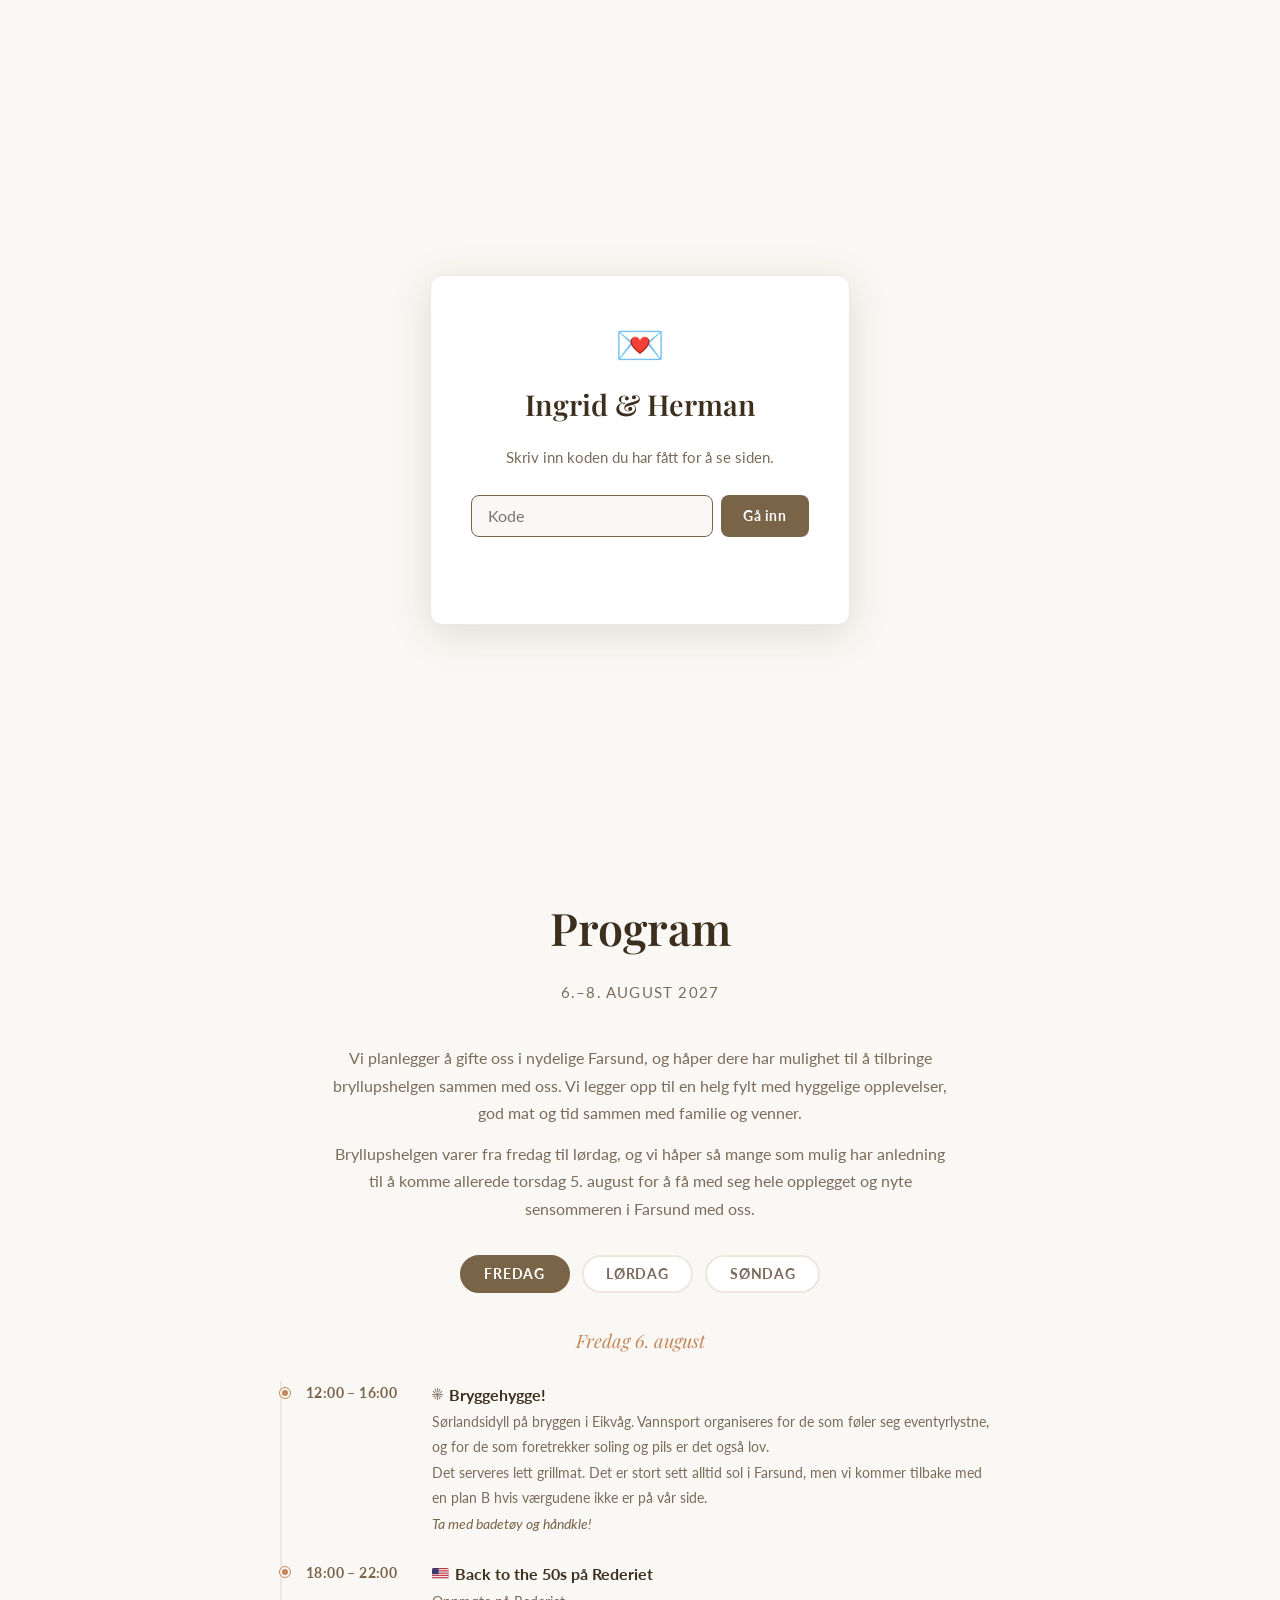
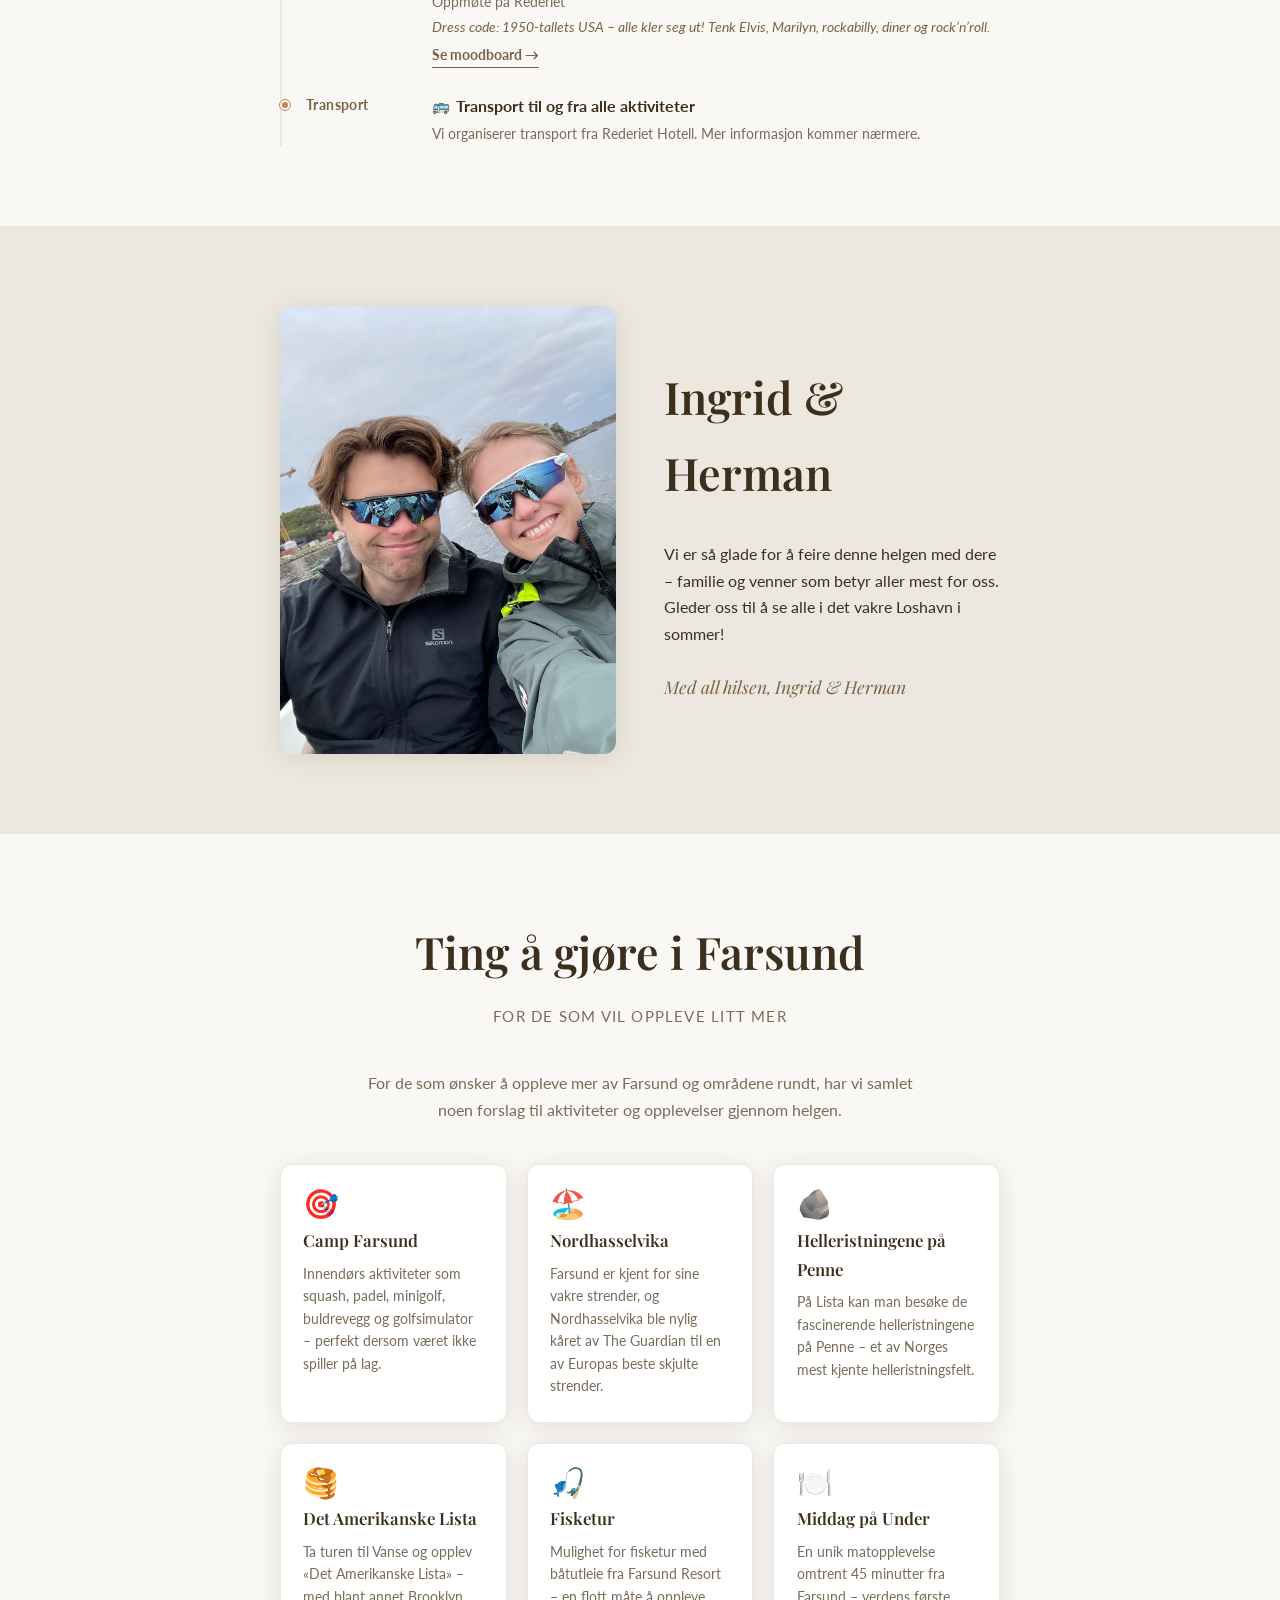
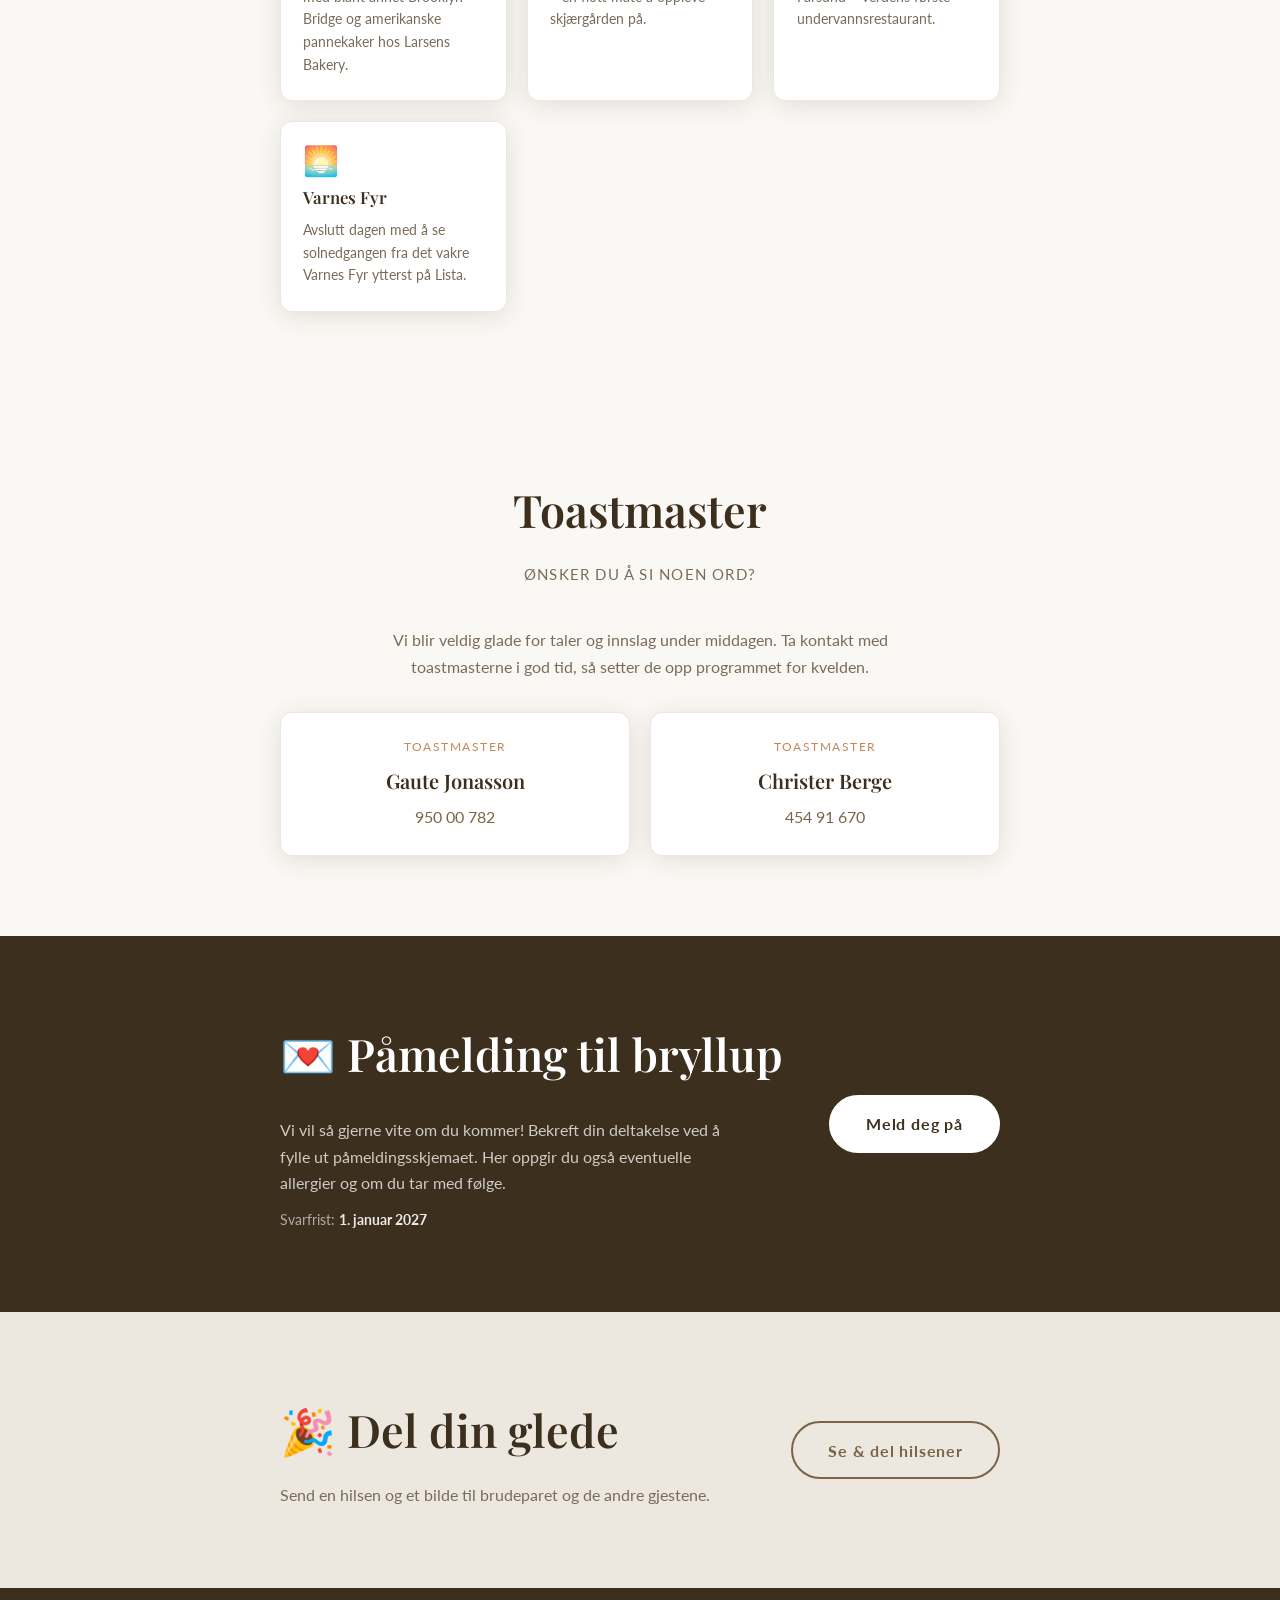
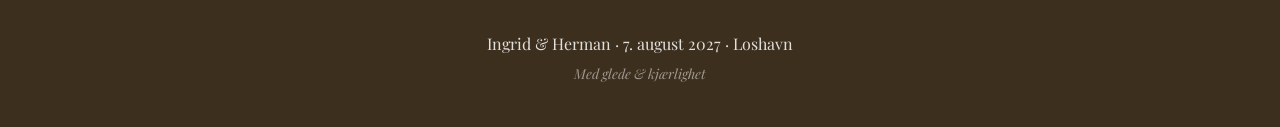
==== index.html @ 13909a23 "Full-bleed hero-bilde og moodboard-side Bytter forsidebildet til nytt hero-bilde (images/forside.png" ====
<!DOCTYPE html>
<html lang="no">
<head>
  <meta charset="UTF-8" />
  <meta name="viewport" content="width=device-width, initial-scale=1.0" />
  <meta name="description" content="Ingrid og Herman gifter seg 7. august 2027 i Loshavn. Se program, overnatting og meld deg på." />
  <meta name="theme-color" content="#3D2F1E" />
  <title>Ingrid &amp; Herman gifter seg</title>
  <link rel="preload" as="image" href="images/forside.png" />
  <link rel="preconnect" href="https://fonts.googleapis.com" />
  <link rel="preconnect" href="https://fonts.gstatic.com" crossorigin />
  <link href="https://fonts.googleapis.com/css2?family=Playfair+Display:ital,wght@0,400;0,600;1,400&family=Lato:wght@300;400;700&display=swap" rel="stylesheet" />
  <link rel="stylesheet" href="css/style.css" />
  <link rel="stylesheet" href="css/passord.css" />
</head>
<body>

  <!-- Passord-overlay -->
  <div class="passord-overlay" id="passordOverlay">
    <div class="passord-kort">
      <div class="passord-logo">💌</div>
      <h1 class="passord-tittel">Ingrid &amp; Herman</h1>
      <p class="passord-tekst">Skriv inn koden du har fått for å se siden.</p>
      <div class="passord-felt-wrap">
        <input
          class="passord-felt"
          id="passordFelt"
          type="password"
          placeholder="Kode"
          autocomplete="off"
          autofocus
        />
        <button class="passord-knapp" id="passordKnapp">Gå inn</button>
      </div>
      <p class="passord-feil" id="passordFeil">Feil kode. Prøv igjen.</p>
    </div>
  </div>

  <!-- ======= HERO =======
       Hero-bilde: images/forside.png
       Bytt filnavn her for å bruke et annet hero-bilde -->
  <section class="hero">
    <picture>
      <img
        class="hero__bg"
        src="images/forside.png"
        alt="Ingrid og Herman gifter seg – Loshavn 7. august 2027"
        fetchpriority="high"
        decoding="async"
      />
    </picture>
    <div class="hero__overlay"></div>
    <a href="#program" class="hero__scroll" aria-label="Scroll til program">
      <span class="hero__scroll-icon">↓</span>
    </a>
  </section>

  <!-- ======= PROGRAM ======= -->
  <section class="section program" id="program">
    <div class="container">
      <h2 class="section__title">Program</h2>
      <p class="section__subtitle">6.–8. august 2027</p>

      <p class="program__intro">
        Vi planlegger å gifte oss i nydelige Farsund, og håper dere har mulighet til å tilbringe
        bryllupshelgen sammen med oss. Vi legger opp til en helg fylt med hyggelige opplevelser,
        god mat og tid sammen med familie og venner.
      </p>
      <p class="program__intro">
        Bryllupshelgen varer fra fredag til lørdag, og vi håper så mange som mulig har anledning
        til å komme allerede torsdag 5. august for å få med seg hele opplegget og nyte sensommeren
        i Farsund med oss.
      </p>
      <p class="program__intro" data-kode="loshavn">
        Vi har holdt av hotellrom for de som ønsker å bo på Rederiet Hotell i Farsund sentrum.
        Rom kan bookes med koden som ligger lenger nede på siden.
      </p>
      <p class="program__intro" data-kode="resort">
        Vi har holdt av hotellrom for de som ønsker å bo på Farsund Resort.
        Rom kan bookes med koden som ligger lenger nede på siden.
      </p>

      <div class="tabs" role="tablist" aria-label="Programdager">
        <button class="tab tab--active" role="tab" aria-selected="true"  aria-controls="fredag" data-day="fredag">Fredag</button>
        <button class="tab"             role="tab" aria-selected="false" aria-controls="lordag" data-day="lordag">Lørdag</button>
        <button class="tab"             role="tab" aria-selected="false" aria-controls="sondag" data-day="sondag">Søndag</button>
      </div>

      <!-- Fredag 6. august -->
      <div class="day-panel day-panel--active" id="fredag" role="tabpanel" tabindex="0">
        <p class="day-panel__date">Fredag 6. august</p>
        <ul class="schedule">
          <li class="schedule__item">
            <span class="schedule__time">12:00 – 16:00</span>
            <div class="schedule__info">
              <strong><span class="schedule__icon">☀️</span>Bryggehygge!</strong>
              <span>Sørlandsidyll på bryggen i Eikvåg. Vannsport organiseres for de som føler seg eventyrlystne, og for de som foretrekker soling og pils er det også lov.</span>
              <span>Det serveres lett grillmat. Det er stort sett alltid sol i Farsund, men vi kommer tilbake med en plan B hvis værgudene ikke er på vår side.</span>
              <span class="schedule__note">Ta med badetøy og håndkle!</span>
            </div>
          </li>
          <li class="schedule__item">
            <span class="schedule__time">18:00 – 22:00</span>
            <div class="schedule__info">
              <strong><span class="schedule__icon schedule__icon--flag" aria-hidden="true"><svg viewBox="0 0 20 14" xmlns="http://www.w3.org/2000/svg"><rect width="20" height="14" fill="#B22234"/><g fill="#fff"><rect y="1.08" width="20" height="1.08"/><rect y="3.23" width="20" height="1.08"/><rect y="5.38" width="20" height="1.08"/><rect y="7.54" width="20" height="1.08"/><rect y="9.69" width="20" height="1.08"/><rect y="11.85" width="20" height="1.08"/></g><rect width="8" height="7.54" fill="#3C3B6E"/></svg></span>Back to the 50s på Rederiet</strong>
              <span>Oppmøte på Rederiet</span>
              <span class="schedule__note">Dress code: 1950-tallets USA – alle kler seg ut! Tenk Elvis, Marilyn, rockabilly, diner og rock’n’roll.</span>
              <a href="moodboard.html" class="schedule__link">Se moodboard →</a>
            </div>
          </li>
          <li class="schedule__item">
            <span class="schedule__time">Transport</span>
            <div class="schedule__info">
              <strong><span class="schedule__icon">🚌</span>Transport til og fra alle aktiviteter</strong>
              <span>Vi organiserer transport fra Rederiet Hotell. Mer informasjon kommer nærmere.</span>
            </div>
          </li>
        </ul>
      </div>

      <!-- Lørdag 7. august -->
      <div class="day-panel" id="lordag" role="tabpanel" tabindex="0">
        <p class="day-panel__date">Lørdag 7. august · Bryllupsdagen</p>
        <ul class="schedule">
          <li class="schedule__item">
            <span class="schedule__time">Kl. 13:00</span>
            <div class="schedule__info">
              <strong><span class="schedule__icon">🚌</span>Henting</strong>
              <span>Oppmøte utenfor Torvet i Farsund sentrum (ca. 3 min å spasere fra Rederiet Hotell) for avreise til Loshavn.</span>
            </div>
          </li>
          <li class="schedule__item">
            <span class="schedule__time">Kl. 14:00</span>
            <div class="schedule__info">
              <strong><span class="schedule__icon">💍</span>Vielse av Ingrid &amp; Herman</strong>
              <span>Loshavn bedehus · Etter vielsen går turen direkte videre til Eikvåg.</span>
            </div>
          </li>
          <li class="schedule__item">
            <span class="schedule__time">Kl. 15:30</span>
            <div class="schedule__info">
              <strong><span class="schedule__icon">🎉</span>Middag &amp; fest i Eikvåg</strong>
              <span>Middag, taler og feiring utover kvelden med musikk, dans og sommerstemning ved sjøen.</span>
              <span class="schedule__note">Dress code: Smoking / mørk dress</span>
              <span class="schedule__note">Toastmastere: Gaute Jonasson og Christer Berge – kontaktinfo lenger ned på siden.</span>
            </div>
          </li>
          <li class="schedule__item">
            <span class="schedule__time">23:00 – 02:00</span>
            <div class="schedule__info">
              <strong><span class="schedule__icon">🚌</span>Transport til Rederiet Hotell</strong>
              <span>Avgang fra Eikvåg hver time mellom kl. 23:00 og 02:00.</span>
            </div>
          </li>
        </ul>
      </div>

      <!-- Søndag 8. august -->
      <div class="day-panel" id="sondag" role="tabpanel" tabindex="0">
        <p class="day-panel__date">Søndag 8. august</p>
        <ul class="schedule">
          <li class="schedule__item">
            <span class="schedule__time">09:00 – 12:00</span>
            <div class="schedule__info">
              <strong><span class="schedule__icon">🥐</span>Brunchbuffet på Rederiet Hotell</strong>
              <span>Alle er velkomne – også de som ikke bor på hotellet.</span>
              <span class="schedule__note">Søndag blir en ny dag da.</span>
            </div>
          </li>
        </ul>
      </div>
    </div>
  </section>

  <!-- ======= PARBILDE / OM OSS =======
       Parbilde: images/IMG_2026.jpeg
       Bytt filnavn her dersom du laster opp et nytt bilde av paret -->
  <section class="section couple">
    <div class="container couple__inner">
      <div class="couple__img-wrap">
        <img
          src="images/IMG_3572.jpg"
          alt="Ingrid og Herman"
          class="couple__img"
          loading="lazy"
          decoding="async"
        />
      </div>
      <div class="couple__text">
        <h2 class="section__title section__title--left">Ingrid &amp; Herman</h2>
        <p>
          Vi er så glade for å feire denne helgen med dere – familie og venner
          som betyr aller mest for oss. Gleder oss til å se alle i det vakre
          Loshavn i sommer!
        </p>
        <p class="couple__sig">Med all hilsen, Ingrid &amp; Herman</p>
      </div>
    </div>
  </section>

  <!-- ======= HOTELL – REDERIET (kode: Loshavn2027) ======= -->
  <section class="section hotel" id="hotell" data-kode="loshavn">
    <div class="container">
      <h2 class="section__title">Overnatting</h2>
      <div class="hotel__logo-wrap">
        <img src="images/Logo_rederiet_cropped.png" alt="Rederiet Hotell" class="hotel__logo" loading="lazy" decoding="async" />
      </div>
      <div class="hotel__card hotel__card--rederiet">
        <div class="hotel__text">
          <p>
            Rederiet Hotell er avholdt for booking av hotellrom til bryllupshelgen.
            Hotellet ligger i hjertet av Farsund sentrum, med enkel tilgang til alle aktiviteter.
          </p>
          <p class="hotel__booking-code">
            Bruk kode <strong>XXX</strong> for å booke rom til avtalt gruppepris.
          </p>
        </div>
      </div>
    </div>
  </section>

  <!-- ======= HOTELL – FARSUND RESORT (kode: Resort 2027 / Resort2027) ======= -->
  <section class="section hotel" id="hotell-resort" data-kode="resort">
    <div class="container">
      <h2 class="section__title">Overnatting</h2>
      <div class="hotel__logo-wrap">
        <img src="images/Logo_resort_cropped.png" alt="Farsund Resort" class="hotel__logo hotel__logo--resort" loading="lazy" decoding="async" />
      </div>
      <div class="hotel__card">
        <div class="hotel__text">
          <p>
            <strong>Farsund Resort</strong> er avholdt for booking av hotellrom til bryllupshelgen.
            Her bor dere rett ved sjøen, med kort vei til aktivitetene gjennom helgen.
          </p>
          <p>
            Bruk kode <strong>XXX</strong> for å booke rom til avtalt gruppepris.
          </p>
        </div>
      </div>
    </div>
  </section>

  <!-- ======= TING Å GJØRE ======= -->
  <section class="section aktiviteter" id="aktiviteter">
    <div class="container">
      <h2 class="section__title">Ting å gjøre i Farsund</h2>
      <p class="section__subtitle">For de som vil oppleve litt mer</p>
      <p class="aktiviteter__intro">
        For de som ønsker å oppleve mer av Farsund og områdene rundt, har vi samlet noen forslag
        til aktiviteter og opplevelser gjennom helgen.
      </p>
      <div class="aktiviteter__grid">

        <div class="aktivitet-kort">
          <div class="aktivitet-kort__ikon">🎯</div>
          <h3>Camp Farsund</h3>
          <p>Innendørs aktiviteter som squash, padel, minigolf, buldrevegg og golfsimulator – perfekt dersom været ikke spiller på lag.</p>
        </div>

        <div class="aktivitet-kort">
          <div class="aktivitet-kort__ikon">🏖️</div>
          <h3>Nordhasselvika</h3>
          <p>Farsund er kjent for sine vakre strender, og Nordhasselvika ble nylig kåret av The Guardian til en av Europas beste skjulte strender.</p>
        </div>

        <div class="aktivitet-kort">
          <div class="aktivitet-kort__ikon">🪨</div>
          <h3>Helleristningene på Penne</h3>
          <p>På Lista kan man besøke de fascinerende helleristningene på Penne – et av Norges mest kjente helleristningsfelt.</p>
        </div>

        <div class="aktivitet-kort">
          <div class="aktivitet-kort__ikon">🥞</div>
          <h3>Det Amerikanske Lista</h3>
          <p>Ta turen til Vanse og opplev «Det Amerikanske Lista» – med blant annet Brooklyn Bridge og amerikanske pannekaker hos Larsens Bakery.</p>
        </div>

        <div class="aktivitet-kort">
          <div class="aktivitet-kort__ikon">🎣</div>
          <h3>Fisketur</h3>
          <p>Mulighet for fisketur med båtutleie fra Farsund Resort – en flott måte å oppleve skjærgården på.</p>
        </div>

        <div class="aktivitet-kort">
          <div class="aktivitet-kort__ikon">🍽️</div>
          <h3>Middag på Under</h3>
          <p>En unik matopplevelse omtrent 45 minutter fra Farsund – verdens første undervannsrestaurant.</p>
        </div>

        <div class="aktivitet-kort">
          <div class="aktivitet-kort__ikon">🌅</div>
          <h3>Varnes Fyr</h3>
          <p>Avslutt dagen med å se solnedgangen fra det vakre Varnes Fyr ytterst på Lista.</p>
        </div>

      </div>
    </div>
  </section>

  <!-- ======= TOASTMASTER ======= -->
  <section class="section toastmaster" id="toastmaster">
    <div class="container">
      <h2 class="section__title">Toastmaster</h2>
      <p class="section__subtitle">Ønsker du å si noen ord?</p>
      <p class="toastmaster__intro">
        Vi blir veldig glade for taler og innslag under middagen. Ta kontakt med toastmasterne
        i god tid, så setter de opp programmet for kvelden.
      </p>
      <div class="toastmaster__grid">
        <div class="toastmaster__kort">
          <span class="toastmaster__rolle">Toastmaster</span>
          <h3>Gaute Jonasson</h3>
          <a href="tel:+4795000782" class="toastmaster__tlf">950 00 782</a>
        </div>
        <div class="toastmaster__kort">
          <span class="toastmaster__rolle">Toastmaster</span>
          <h3>Christer Berge</h3>
          <a href="tel:+4745491670" class="toastmaster__tlf">454 91 670</a>
        </div>
      </div>
    </div>
  </section>

  <!-- ======= PÅMELDING ======= -->
  <section class="section rsvp-teaser" id="paamelding">
    <div class="container rsvp-teaser__inner">
      <div class="rsvp-teaser__text">
        <h2 class="section__title section__title--left">💌 Påmelding til bryllup</h2>
        <p>
          Vi vil så gjerne vite om du kommer! Bekreft din deltakelse ved å fylle ut
          påmeldingsskjemaet. Her oppgir du også eventuelle allergier og om du tar med følge.
        </p>
        <p class="rsvp-teaser__deadline">Svarfrist: <strong>1. januar 2027</strong></p>
      </div>
      <a href="paamelding.html" class="btn-rsvp">Meld deg på</a>
    </div>
  </section>

  <!-- ======= GLEDER OSS-TEASER =======
       Felles seksjon for alle koder. Innholdet ligger i js/gleder-oss.js
       og monteres her – endre teksten der, så oppdateres den overalt. -->
  <div id="glederOssMount"></div>

  <!-- ======= FOOTER ======= -->
  <footer class="footer">
    <p>Ingrid &amp; Herman · 7. august 2027 · Loshavn</p>
    <p class="footer__small">Med glede &amp; kjærlighet</p>
  </footer>

  <script src="js/main.js"></script>
  <script src="js/gleder-oss.js"></script>
  <script src="js/passord.js"></script>
</body>
</html>
---- css/style.css ----
/* ===========================
   VARIABLER & RESET
   =========================== */
:root {
  --cream:      #FAF8F4;
  --beige:      #EDE8DF;
  --brown:      #7A6448;
  --brown-dark: #3D2F1E;
  --terra:      #C4875A;
  --text:       #3D2F1E;
  --text-light: #7A6B5A;
  --white:      #FFFFFF;
  --radius:     12px;
  --shadow:     0 4px 24px rgba(61,47,30,.12);
  --transition: .25s ease;

  --font-serif: 'Playfair Display', Georgia, serif;
  --font-sans:  'Lato', system-ui, sans-serif;
}

*, *::before, *::after { box-sizing: border-box; margin: 0; padding: 0; }

html { scroll-behavior: smooth; }

body {
  font-family: var(--font-sans);
  background: var(--cream);
  color: var(--text);
  line-height: 1.7;
  font-size: 16px;
}

img { display: block; max-width: 100%; height: auto; }

/* Kodestyrt innhold: skjult til js/passord.js fjerner data-kode på
   elementene som hører til varianten gjesten har låst opp. */
[data-kode] { display: none; }

/* ===========================
   FELLES SEKSJONER
   =========================== */
.container {
  width: min(720px, 92%);
  margin-inline: auto;
}

.section { padding: 80px 0; }

.section__title {
  font-family: var(--font-serif);
  font-size: clamp(1.8rem, 5vw, 2.8rem);
  font-weight: 600;
  color: var(--brown-dark);
  text-align: center;
  margin-bottom: .3em;
}

.section__title--left { text-align: left; }

.section__subtitle {
  text-align: center;
  color: var(--text-light);
  font-size: .95rem;
  letter-spacing: .08em;
  text-transform: uppercase;
  margin-bottom: 2.5rem;
}

/* ===========================
   HERO
   =========================== */
.hero {
  position: relative;
  width: 100vw;
  max-width: none;
  margin-left: calc(50% - 50vw);
  margin-right: calc(50% - 50vw);
  padding-left: 0;
  padding-right: 0;
  overflow: hidden;
  background: #FCFAF6;
}

.hero__bg {
  display: block;
  width: 100%;
  height: 90vh;
  object-fit: cover;
  object-position: center;
}

@media (max-width: 640px) {
  .hero__bg {
    height: 75vw;
  }
}



.hero__overlay {
  position: absolute;
  inset: 0;
  background: linear-gradient(
    to bottom,
    rgba(252,250,246,0)   65%,
    rgba(252,250,246,.6) 100%
  );
  pointer-events: none;
}

/* Scroll-pil */
.hero__scroll {
  position: absolute;
  bottom: 1.5rem;
  left: 50%;
  translate: -50% 0;
  z-index: 2;
  color: var(--brown-dark);
  text-decoration: none;
  opacity: .55;
  animation: bounce 2s infinite;
}

.hero__scroll-icon {
  font-size: 1.6rem;
  display: block;
}

@keyframes bounce {
  0%, 100% { transform: translateY(0); }
  50%       { transform: translateY(6px); }
}

/* ===========================
   PROGRAM / TABS
   =========================== */
.intro-seksjon {
  background: var(--beige);
  padding: 56px 0;
}

.program { background: var(--cream); }

.program__intro {
  max-width: 620px;
  margin: 0 auto .9rem;
  text-align: center;
  color: var(--text-light);
  font-size: .97rem;
  line-height: 1.75;
}

.program__intro + .tabs { margin-top: 2rem; }

.tabs {
  display: flex;
  justify-content: center;
  gap: .75rem;
  flex-wrap: wrap;
  margin-bottom: 2rem;
}

.tab {
  font-family: var(--font-sans);
  font-size: .9rem;
  font-weight: 700;
  letter-spacing: .06em;
  text-transform: uppercase;
  padding: .55rem 1.4rem;
  border: 2px solid var(--beige);
  border-radius: 50px;
  background: var(--white);
  color: var(--text-light);
  cursor: pointer;
  transition: all var(--transition);
}

.tab:hover {
  border-color: var(--brown);
  color: var(--brown);
}

.tab--active {
  background: var(--brown);
  border-color: var(--brown);
  color: var(--white);
}

/* Dag-paneler */
.day-panel { display: none; }
.day-panel--active { display: block; }

.day-panel__date {
  font-family: var(--font-serif);
  font-style: italic;
  font-size: 1.15rem;
  color: var(--terra);
  margin-bottom: 1.5rem;
  text-align: center;
}

.day-panel__intro {
  color: var(--text);
  font-size: .97rem;
  line-height: 1.75;
  max-width: 560px;
  margin: 0 auto 1rem;
  text-align: center;
}

/* Tidslinje */
.schedule {
  list-style: none;
  border-left: 2px solid var(--beige);
  padding-left: 1.5rem;
  display: flex;
  flex-direction: column;
  gap: 1.5rem;
}

.schedule__item {
  display: flex;
  gap: 1rem;
  align-items: flex-start;
  position: relative;
}

.schedule__item::before {
  content: '';
  position: absolute;
  left: -1.6rem;
  top: .45rem;
  width: 10px;
  height: 10px;
  border-radius: 50%;
  background: var(--terra);
  border: 2px solid var(--cream);
  outline: 1px solid var(--terra);
}

.schedule__time {
  min-width: 110px;
  font-size: .85rem;
  font-weight: 700;
  color: var(--brown);
  letter-spacing: .03em;
  padding-top: .1rem;
  flex-shrink: 0;
}

.schedule__info {
  display: flex;
  flex-direction: column;
  gap: .15rem;
}

.schedule__info strong {
  font-size: 1rem;
  font-weight: 700;
  color: var(--brown-dark);
  display: flex;
  align-items: center;
  gap: .4rem;
}

.schedule__icon {
  font-size: 1rem;
  line-height: 1;
  flex-shrink: 0;
}

.schedule__icon--flag svg {
  display: block;
  width: 1.15em;
  height: auto;
  border-radius: 2px;
}

.schedule__info span {
  font-size: .9rem;
  color: var(--text-light);
}

.schedule__note {
  font-size: .85rem !important;
  font-style: italic;
  color: var(--brown) !important;
}

.schedule__link {
  display: inline-block;
  width: fit-content;
  margin-top: .15rem;
  font-size: .85rem;
  font-weight: 700;
  color: var(--brown);
  text-decoration: none;
  border-bottom: 1px solid var(--brown);
  transition: opacity var(--transition);
}

.schedule__link:hover { opacity: .65; }

/* ===========================
   PARET
   =========================== */
.couple { background: var(--beige); }

.couple__inner {
  display: grid;
  grid-template-columns: 1fr 1fr;
  gap: 3rem;
  align-items: center;
}

.couple__img-wrap {
  border-radius: var(--radius);
  overflow: hidden;
  box-shadow: var(--shadow);
  aspect-ratio: 3/4;
}

.couple__img {
  width: 100%;
  height: 100%;
  object-fit: cover;
  object-position: center top;
}

.couple__text {
  display: flex;
  flex-direction: column;
  gap: 1rem;
}

.couple__text p { color: var(--text); font-size: .98rem; }

.couple__sig {
  font-family: var(--font-serif);
  font-style: italic;
  font-size: 1.1rem !important;
  color: var(--brown) !important;
  margin-top: .5rem;
}

/* ===========================
   HOTELL
   =========================== */
.hotel { background: var(--cream); padding: 36px 0; }
.hotel .section__title { margin-bottom: 64px; }

.hotel__card {
  background: var(--white);
  border: 1px solid var(--beige);
  border-radius: var(--radius);
  padding: 1.25rem 2rem;
  box-shadow: var(--shadow);
}

.hotel__text { display: flex; flex-direction: column; gap: .75rem; }
.hotel__text p { font-size: .97rem; color: var(--text); }
.hotel__text strong { color: var(--brown-dark); }

.hotel__code-wrap {
  display: flex;
  flex-direction: column;
  align-items: center;
  gap: .5rem;
  text-align: center;
  min-width: 160px;
}

.hotel__code-label {
  font-size: .78rem;
  font-weight: 700;
  letter-spacing: .08em;
  text-transform: uppercase;
  color: var(--text-light);
}

.hotel__code {
  font-family: var(--font-serif);
  font-size: 1.6rem;
  font-weight: 600;
  letter-spacing: .12em;
  color: var(--brown-dark);
  background: var(--beige);
  padding: .5rem 1.2rem;
  border-radius: 8px;
  user-select: all;
}

.hotel__copy-btn {
  font-family: var(--font-sans);
  font-size: .8rem;
  font-weight: 700;
  letter-spacing: .05em;
  text-transform: uppercase;
  padding: .4rem 1rem;
  border: 2px solid var(--brown);
  border-radius: 50px;
  background: transparent;
  color: var(--brown);
  cursor: pointer;
  transition: all var(--transition);
}

.hotel__copy-btn:hover {
  background: var(--brown);
  color: var(--white);
}

.hotel__copy-confirm {
  font-size: .8rem;
  color: var(--terra);
  font-weight: 700;
  opacity: 0;
  transition: opacity .3s;
  height: 1em;
}

.hotel__copy-confirm.visible { opacity: 1; }

.hotel__logo-wrap {
  display: flex;
  justify-content: center;
  margin-top: 0;
  margin-bottom: 27px;
}

/* Logofilene brukes beskåret (images/*_cropped.png) slik at bildekanten
   følger den synlige logoen tett – ingen transparent luft å kompensere for. */
.hotel__logo {
  width: 365px;
  max-width: 90%;
  height: auto;
  opacity: .75;
  transition: opacity var(--transition);
}

.hotel__logo:hover { opacity: 1; }

.hotel__logo--resort {
  width: 210px;
  max-width: 90%;
  height: auto;
  opacity: 1;
}

/* Rederiet: logo rett over tekstboksen, som én samlet presentasjon.
   Skjermet bak #hotell / .hotel__card--rederiet slik at
   Farsund Resort-seksjonen (samme baseklasser) ikke berøres. */
#hotell .section__title { margin-bottom: 40px; }
#hotell { padding-bottom: 16px; }

#hotell .hotel__logo-wrap { margin-top: 0; margin-bottom: 44px; }
#hotell .hotel__logo { width: 320px; }

.hotel__card--rederiet {
  max-width: 760px;
  margin-inline: auto;
  padding: 2rem 2.75rem;
  text-align: left;
}

.hotel__card--rederiet .hotel__text p { line-height: 1.7; }

.hotel__booking-code {
  padding-top: 14px;
  border-top: 1px solid var(--beige);
}

/* Farsund Resort: mindre logo, jevnere avstand Overnatting → logo → boks. */
#hotell-resort .section__title { margin-bottom: 40px; }
#hotell-resort .hotel__logo-wrap { margin-bottom: 34px; }
#hotell-resort .hotel__logo--resort { width: 175px; }

/* ===========================
   TOASTMASTER
   =========================== */
.toastmaster { background: var(--cream); }

.toastmaster__intro {
  text-align: center;
  color: var(--text-light);
  font-size: .97rem;
  max-width: 560px;
  margin: 0 auto 2rem;
}

.toastmaster__grid {
  display: grid;
  grid-template-columns: repeat(2, 1fr);
  gap: 1.25rem;
}

.toastmaster__kort {
  background: var(--white);
  border: 1px solid var(--beige);
  border-radius: var(--radius);
  box-shadow: var(--shadow);
  padding: 1.5rem;
  text-align: center;
}

.toastmaster__rolle {
  display: block;
  font-size: .75rem;
  letter-spacing: .12em;
  text-transform: uppercase;
  color: var(--terra);
  margin-bottom: .4rem;
}

.toastmaster__kort h3 {
  font-family: var(--font-serif);
  font-size: 1.25rem;
  font-weight: 600;
  color: var(--brown-dark);
  margin-bottom: .35rem;
}

.toastmaster__tlf {
  font-size: 1rem;
  color: var(--brown);
  text-decoration: none;
  border-bottom: 1px solid transparent;
  transition: border-color var(--transition);
}

.toastmaster__tlf:hover { border-bottom-color: var(--brown); }

@media (max-width: 640px) {
  .toastmaster__grid { grid-template-columns: 1fr; }
}

/* ===========================
   ØNSKELISTE
   =========================== */
.wishes { background: var(--beige); }

.wishes__intro {
  text-align: center;
  max-width: 520px;
  margin: 0 auto 2.5rem;
  color: var(--text-light);
  font-size: .97rem;
}

.wishes__grid {
  display: grid;
  grid-template-columns: minmax(0, 480px);
  justify-content: center;
  gap: 1.5rem;
}

.wish-card {
  background: var(--white);
  border-radius: var(--radius);
  padding: 2rem 1.75rem;
  box-shadow: var(--shadow);
  display: flex;
  flex-direction: column;
  gap: .75rem;
}

.wish-card__icon {
  font-size: 2rem;
  line-height: 1;
}

.wish-card h3 {
  font-family: var(--font-serif);
  font-size: 1.2rem;
  font-weight: 600;
  color: var(--brown-dark);
}

.wish-card p {
  font-size: .92rem;
  color: var(--text-light);
  line-height: 1.6;
}

.wish-card__account {
  display: flex;
  flex-direction: column;
  gap: .2rem;
  background: var(--beige);
  border-radius: 8px;
  padding: .75rem 1rem;
  margin-top: .25rem;
}

.wish-card__account-label {
  font-size: .75rem;
  font-weight: 700;
  letter-spacing: .07em;
  text-transform: uppercase;
  color: var(--text-light);
}

.wish-card__account-number {
  font-family: var(--font-serif);
  font-size: 1.25rem;
  font-weight: 600;
  letter-spacing: .06em;
  color: var(--brown-dark);
  user-select: all;
}

.wish-card__note {
  font-size: .82rem !important;
  color: var(--brown) !important;
}

.wish-card__list {
  list-style: none;
  display: flex;
  flex-direction: column;
  gap: .3rem;
  padding-left: .25rem;
}

.wish-card__list li {
  font-size: .88rem;
  color: var(--text-light);
  padding-left: 1em;
  position: relative;
}

.wish-card__list li::before {
  content: '–';
  position: absolute;
  left: 0;
  color: var(--terra);
}

/* ===========================
   STEDET
   =========================== */
.place { padding: 0; }

.place__img-wrap {
  position: relative;
  max-height: 480px;
  overflow: hidden;
}

.place__img {
  width: 100%;
  height: 480px;
  object-fit: cover;
  object-position: center;
}

.place__overlay {
  position: absolute;
  inset: 0;
  background: linear-gradient(to top, rgba(61,47,30,.72) 0%, transparent 60%);
  display: flex;
  flex-direction: column;
  justify-content: flex-end;
  align-items: center;
  text-align: center;
  padding: 2.5rem 1.5rem;
  color: var(--white);
}

.place__overlay h2 {
  font-family: var(--font-serif);
  font-size: clamp(2rem, 6vw, 3.2rem);
  font-weight: 600;
  margin-bottom: .5rem;
}

.place__overlay p {
  font-size: .95rem;
  opacity: .88;
  max-width: 480px;
  line-height: 1.6;
}

/* ===========================
   TING Å GJØRE
   =========================== */
.aktiviteter { background: var(--cream); }

.aktiviteter__intro {
  text-align: center;
  max-width: 580px;
  margin: 0 auto 2.5rem;
  color: var(--text-light);
  font-size: .97rem;
  line-height: 1.75;
}

.aktiviteter__grid {
  display: grid;
  grid-template-columns: repeat(3, 1fr);
  gap: 1.25rem;
}

.aktivitet-kort {
  background: var(--white);
  border: 1px solid var(--beige);
  border-radius: var(--radius);
  padding: 1.5rem 1.4rem;
  display: flex;
  flex-direction: column;
  gap: .5rem;
  box-shadow: var(--shadow);
  transition: transform var(--transition), box-shadow var(--transition);
}

.aktivitet-kort:hover {
  transform: translateY(-3px);
  box-shadow: 0 8px 32px rgba(61,47,30,.15);
}

.aktivitet-kort__ikon {
  font-size: 1.8rem;
  line-height: 1;
}

.aktivitet-kort h3 {
  font-family: var(--font-serif);
  font-size: 1.05rem;
  font-weight: 600;
  color: var(--brown-dark);
}

.aktivitet-kort p {
  font-size: .88rem;
  color: var(--text-light);
  line-height: 1.6;
}

@media (max-width: 768px) {
  .aktiviteter__grid { grid-template-columns: repeat(2, 1fr); }
}

@media (max-width: 480px) {
  .aktiviteter__grid { grid-template-columns: 1fr; }
}

/* ===========================
   PÅMELDING (teaser-seksjon)
   =========================== */
.rsvp-teaser { background: var(--brown-dark); }

.rsvp-teaser__inner {
  display: flex;
  align-items: center;
  justify-content: space-between;
  gap: 2rem;
}

.rsvp-teaser__text {
  display: flex;
  flex-direction: column;
  gap: .75rem;
}

.rsvp-teaser__text .section__title {
  color: var(--white);
}

.rsvp-teaser__text p {
  color: rgba(255,255,255,.75);
  font-size: .97rem;
  max-width: 460px;
  line-height: 1.7;
}

.rsvp-teaser__deadline {
  color: rgba(255,255,255,.6) !important;
  font-size: .88rem !important;
}

.rsvp-teaser__deadline strong {
  color: rgba(255,255,255,.9);
}

.btn-rsvp {
  display: inline-block;
  flex-shrink: 0;
  font-family: var(--font-sans);
  font-size: 1rem;
  font-weight: 700;
  letter-spacing: .05em;
  padding: .85rem 2.2rem;
  border-radius: 50px;
  border: 2px solid var(--white);
  color: var(--brown-dark);
  background: var(--white);
  text-decoration: none;
  transition: all var(--transition);
  white-space: nowrap;
}

.btn-rsvp:hover {
  background: transparent;
  color: var(--white);
}

@media (max-width: 640px) {
  .rsvp-teaser__inner {
    flex-direction: column;
    align-items: flex-start;
  }
  .btn-rsvp { width: 100%; text-align: center; }
}

/* ===========================
   FOOTER
   =========================== */
.footer {
  background: var(--brown-dark);
  color: rgba(255,255,255,.85);
  text-align: center;
  padding: 2.5rem 1rem;
  font-family: var(--font-serif);
  font-size: 1rem;
  line-height: 2;
}

.footer__small {
  font-style: italic;
  font-size: .85rem;
  opacity: .6;
}

/* ===========================
   RESPONSIV – MOBIL
   =========================== */
@media (max-width: 640px) {
  .section { padding: 48px 0; }

  .tabs { gap: .5rem; }
  .tab  { font-size: .8rem; padding: .45rem 1rem; }

  .schedule__item { flex-direction: column; gap: .2rem; }
  .schedule__time { min-width: unset; }

  /* Paret: én kolonne */
  .couple__inner {
    grid-template-columns: 1fr;
    gap: 2rem;
  }
  .couple__img-wrap { aspect-ratio: 4/3; }
  .section__title--left { text-align: center; }
  .couple__text { align-items: center; text-align: center; }
  .couple__sig  { text-align: center; }

  /* Hotell: stables */
  .hotel .section__title { margin-bottom: 41px; }

  .hotel__logo-wrap { margin-bottom: 18px; }
  .hotel__logo { width: 285px; }
  .hotel__logo--resort { width: 175px; }

  .hotel__card {
    grid-template-columns: 1fr;
    padding: 1.5rem;
    text-align: center;
  }
  .hotel__code-wrap { width: 100%; }

  #hotell .hotel__logo-wrap { margin-bottom: 30px; }
  #hotell .hotel__logo { width: 250px; }

  .hotel__card--rederiet {
    padding: 20px;
    text-align: left;
  }

  #hotell-resort .section__title { margin-bottom: 28px; }
  #hotell-resort .hotel__logo-wrap { margin-bottom: 24px; }
  #hotell-resort .hotel__logo--resort { width: 145px; }

  /* Ønskeliste: én kolonne */
  .wishes__grid { grid-template-columns: 1fr; }
}

/* ===========================
   GLEDER SEG – TEASER (index.html)
   =========================== */
.gs-link-teaser { background: var(--beige); }

.gs-link-teaser__inner {
  display: flex;
  align-items: center;
  justify-content: space-between;
  gap: 2rem;
}

.gs-link-teaser p {
  color: var(--text-light);
  font-size: .97rem;
  max-width: 460px;
  line-height: 1.7;
  margin-top: .5rem;
}

.btn-gs {
  display: inline-block;
  flex-shrink: 0;
  font-family: var(--font-sans);
  font-size: 1rem;
  font-weight: 700;
  letter-spacing: .05em;
  padding: .85rem 2.2rem;
  border-radius: 50px;
  border: 2px solid var(--brown);
  color: var(--brown);
  background: transparent;
  text-decoration: none;
  transition: all var(--transition);
  white-space: nowrap;
}

.btn-gs:hover {
  background: var(--brown);
  color: var(--white);
}

/* ===========================
   GLEDER SEG – SIDE (glederseg.html)
   =========================== */
.gs-hero {
  background: var(--beige);
  text-align: center;
  padding: 5rem 1rem 3.5rem;
}

.gs-hero__title {
  font-family: var(--font-serif);
  font-size: clamp(2.2rem, 6vw, 3.5rem);
  font-weight: 600;
  color: var(--brown-dark);
  margin-bottom: .5rem;
}

.gs-hero__sub {
  color: var(--text-light);
  font-size: 1rem;
  max-width: 420px;
  margin: 0 auto .75rem;
  line-height: 1.65;
}

.gs-hero__back {
  display: inline-block;
  margin-top: .25rem;
  font-size: .88rem;
  color: var(--brown);
  text-decoration: none;
  opacity: .75;
  transition: opacity var(--transition);
}

.gs-hero__back:hover { opacity: 1; }

.gs-form-section { background: var(--cream); }

.gs-form {
  background: var(--white);
  border: 1px solid var(--beige);
  border-radius: var(--radius);
  padding: 2.5rem;
  box-shadow: var(--shadow);
  display: flex;
  flex-direction: column;
  gap: 1.25rem;
  max-width: 540px;
  margin: 2rem auto 0;
}

.gs-form__label {
  font-size: .8rem;
  font-weight: 700;
  letter-spacing: .07em;
  text-transform: uppercase;
  color: var(--text-light);
  display: block;
  margin-bottom: .35rem;
}

.gs-form__input,
.gs-form__textarea {
  width: 100%;
  font-family: var(--font-sans);
  font-size: .97rem;
  padding: .7rem 1rem;
  border: 1.5px solid var(--beige);
  border-radius: 8px;
  background: var(--cream);
  color: var(--text);
  outline: none;
  transition: border-color var(--transition);
}

.gs-form__input:focus,
.gs-form__textarea:focus { border-color: var(--brown); }

.gs-form__textarea {
  resize: vertical;
  min-height: 90px;
  line-height: 1.6;
}

.gs-form__file {
  font-size: .9rem;
  color: var(--text-light);
  cursor: pointer;
}

.gs-preview-wrap { margin-top: .75rem; }

.gs-preview-img {
  max-height: 200px;
  border-radius: var(--radius);
  object-fit: cover;
}

.gs-form__status {
  font-size: .9rem;
  color: var(--terra);
  min-height: 1.2em;
}

.gs-form__submit {
  font-family: var(--font-sans);
  font-size: 1rem;
  font-weight: 700;
  letter-spacing: .05em;
  padding: .8rem 2rem;
  border: none;
  border-radius: 50px;
  background: var(--brown);
  color: var(--white);
  cursor: pointer;
  transition: background var(--transition);
  align-self: flex-start;
}

.gs-form__submit:hover    { background: var(--brown-dark); }
.gs-form__submit:disabled { opacity: .6; cursor: not-allowed; }

.gs-feed-section { background: var(--beige); }

.gs-feed-container { width: min(960px, 92%); }

.gs-grid {
  display: grid;
  grid-template-columns: repeat(3, 1fr);
  gap: 1.25rem;
  margin-top: 2rem;
}

.gs-card {
  background: var(--white);
  border-radius: var(--radius);
  box-shadow: var(--shadow);
  overflow: hidden;
  display: flex;
  flex-direction: column;
  position: relative;
  transition: transform var(--transition), box-shadow var(--transition);
}

.gs-card:hover {
  transform: translateY(-2px);
  box-shadow: 0 8px 32px rgba(61,47,30,.16);
}

.gs-card__img-wrap {
  aspect-ratio: 4 / 3;
  overflow: hidden;
}

.gs-card__img {
  width: 100%;
  height: 100%;
  object-fit: cover;
  transition: transform var(--transition);
}

.gs-card:hover .gs-card__img { transform: scale(1.04); }

.gs-card__body {
  padding: 1.1rem 1.2rem 2.75rem;
  flex: 1;
}

.gs-card__navn {
  font-family: var(--font-serif);
  font-size: 1rem;
  font-weight: 600;
  color: var(--brown-dark);
  margin-bottom: .3rem;
}

.gs-card__hilsen {
  font-size: .88rem;
  color: var(--text-light);
  line-height: 1.6;
  font-style: italic;
}

.gs-card__slett {
  position: absolute;
  bottom: .65rem;
  right: .75rem;
  background: none;
  border: none;
  cursor: pointer;
  font-size: 1rem;
  opacity: .3;
  transition: opacity var(--transition);
  padding: .2rem;
  line-height: 1;
}

.gs-card__slett:hover { opacity: .75; }

.gs-card__slett-bekreft {
  position: absolute;
  bottom: .6rem;
  right: .75rem;
  display: flex;
  align-items: center;
  gap: .35rem;
}

.gs-card__slett-tekst {
  font-size: .78rem;
  color: var(--text-light);
}

.gs-card__slett-ja,
.gs-card__slett-nei {
  font-family: var(--font-sans);
  font-size: .75rem;
  font-weight: 700;
  padding: .2rem .55rem;
  border-radius: 4px;
  cursor: pointer;
  transition: all var(--transition);
}

.gs-card__slett-ja {
  background: #c0392b;
  border: 1px solid #c0392b;
  color: #fff;
}

.gs-card__slett-ja:hover { background: #a93226; border-color: #a93226; }

.gs-card__slett-nei {
  background: transparent;
  border: 1px solid var(--beige);
  color: var(--text-light);
}

.gs-card__slett-nei:hover { border-color: var(--brown); color: var(--brown); }

.gs-empty {
  text-align: center;
  color: var(--text-light);
  font-style: italic;
  grid-column: 1 / -1;
  padding: 3rem 0;
}

@media (max-width: 768px) {
  .gs-grid { grid-template-columns: repeat(2, 1fr); }
}

@media (max-width: 640px) {
  .gs-link-teaser__inner {
    flex-direction: column;
    align-items: flex-start;
  }
  .btn-gs { width: 100%; text-align: center; }

  .gs-hero { padding: 3.5rem 1rem 2.5rem; }
  .gs-form { padding: 1.5rem; }
}

@media (max-width: 480px) {
  .gs-grid { grid-template-columns: 1fr; }
}

/* ===========================
   MOODBOARD – SIDE (moodboard.html)
   =========================== */
.moodboard-section { background: var(--cream); }

.moodboard__intro {
  text-align: center;
  max-width: 580px;
  margin: 0 auto 2.5rem;
  color: var(--text-light);
  font-size: .97rem;
  line-height: 1.75;
}

.moodboard__grid {
  display: grid;
  grid-template-columns: repeat(2, 1fr);
  gap: 1.5rem;
}

.moodboard-kort {
  background: var(--white);
  border: 1px solid var(--beige);
  border-radius: var(--radius);
  overflow: hidden;
  box-shadow: var(--shadow);
  display: flex;
  flex-direction: column;
}

.moodboard-kort--wide { grid-column: 1 / -1; }

.moodboard-kort__img {
  width: 100%;
  height: 340px;
  object-fit: cover;
  display: block;
}

.moodboard-kort__body { padding: 1.4rem 1.5rem 1.6rem; }

.moodboard-kort__tittel {
  font-family: var(--font-serif);
  font-size: 1.15rem;
  font-weight: 600;
  color: var(--brown-dark);
  margin-bottom: .5rem;
}

.moodboard-kort__tekst {
  font-size: .92rem;
  color: var(--text-light);
  line-height: 1.65;
}

@media (max-width: 700px) {
  .moodboard__grid { grid-template-columns: 1fr; }
  .moodboard-kort__img { height: 260px; }
}
---- css/passord.css ----
.passord-overlay {
  position: fixed;
  inset: 0;
  z-index: 9999;
  background: var(--cream);
  display: flex;
  align-items: center;
  justify-content: center;
  padding: 1rem;
}

.passord-overlay.skjult {
  display: none;
}

.passord-kort {
  background: var(--white);
  border: 1px solid var(--beige);
  border-radius: var(--radius);
  box-shadow: 0 8px 40px rgba(61,47,30,.14);
  padding: 3rem 2.5rem;
  width: min(420px, 100%);
  display: flex;
  flex-direction: column;
  align-items: center;
  gap: 1rem;
  text-align: center;
}

.passord-logo {
  font-size: 2.5rem;
  line-height: 1;
}

.passord-tittel {
  font-family: var(--font-serif);
  font-size: 1.8rem;
  font-weight: 600;
  color: var(--brown-dark);
  margin: 0;
}

.passord-tekst {
  color: var(--text-light);
  font-size: .95rem;
  margin: 0;
}

.passord-felt-wrap {
  display: flex;
  gap: .5rem;
  width: 100%;
  margin-top: .5rem;
}

.passord-felt {
  flex: 1;
  font-family: var(--font-sans);
  font-size: 1rem;
  padding: .65rem 1rem;
  border: 1.5px solid var(--beige);
  border-radius: 8px;
  background: var(--cream);
  color: var(--text);
  outline: none;
  transition: border-color .2s;
}

.passord-felt:focus {
  border-color: var(--brown);
}

.passord-felt.feil {
  border-color: #c0392b;
  animation: rist .3s ease;
}

.passord-knapp {
  font-family: var(--font-sans);
  font-size: .9rem;
  font-weight: 700;
  letter-spacing: .04em;
  padding: .65rem 1.4rem;
  border-radius: 8px;
  border: none;
  background: var(--brown);
  color: var(--white);
  cursor: pointer;
  transition: background .2s;
  white-space: nowrap;
}

.passord-knapp:hover {
  background: var(--brown-dark);
}

.passord-feil {
  font-size: .85rem;
  color: #c0392b;
  margin: 0;
  min-height: 1.2em;
  opacity: 0;
  transition: opacity .2s;
}

.passord-feil.synlig {
  opacity: 1;
}

@keyframes rist {
  0%, 100% { transform: translateX(0); }
  25%       { transform: translateX(-6px); }
  75%       { transform: translateX(6px); }
}
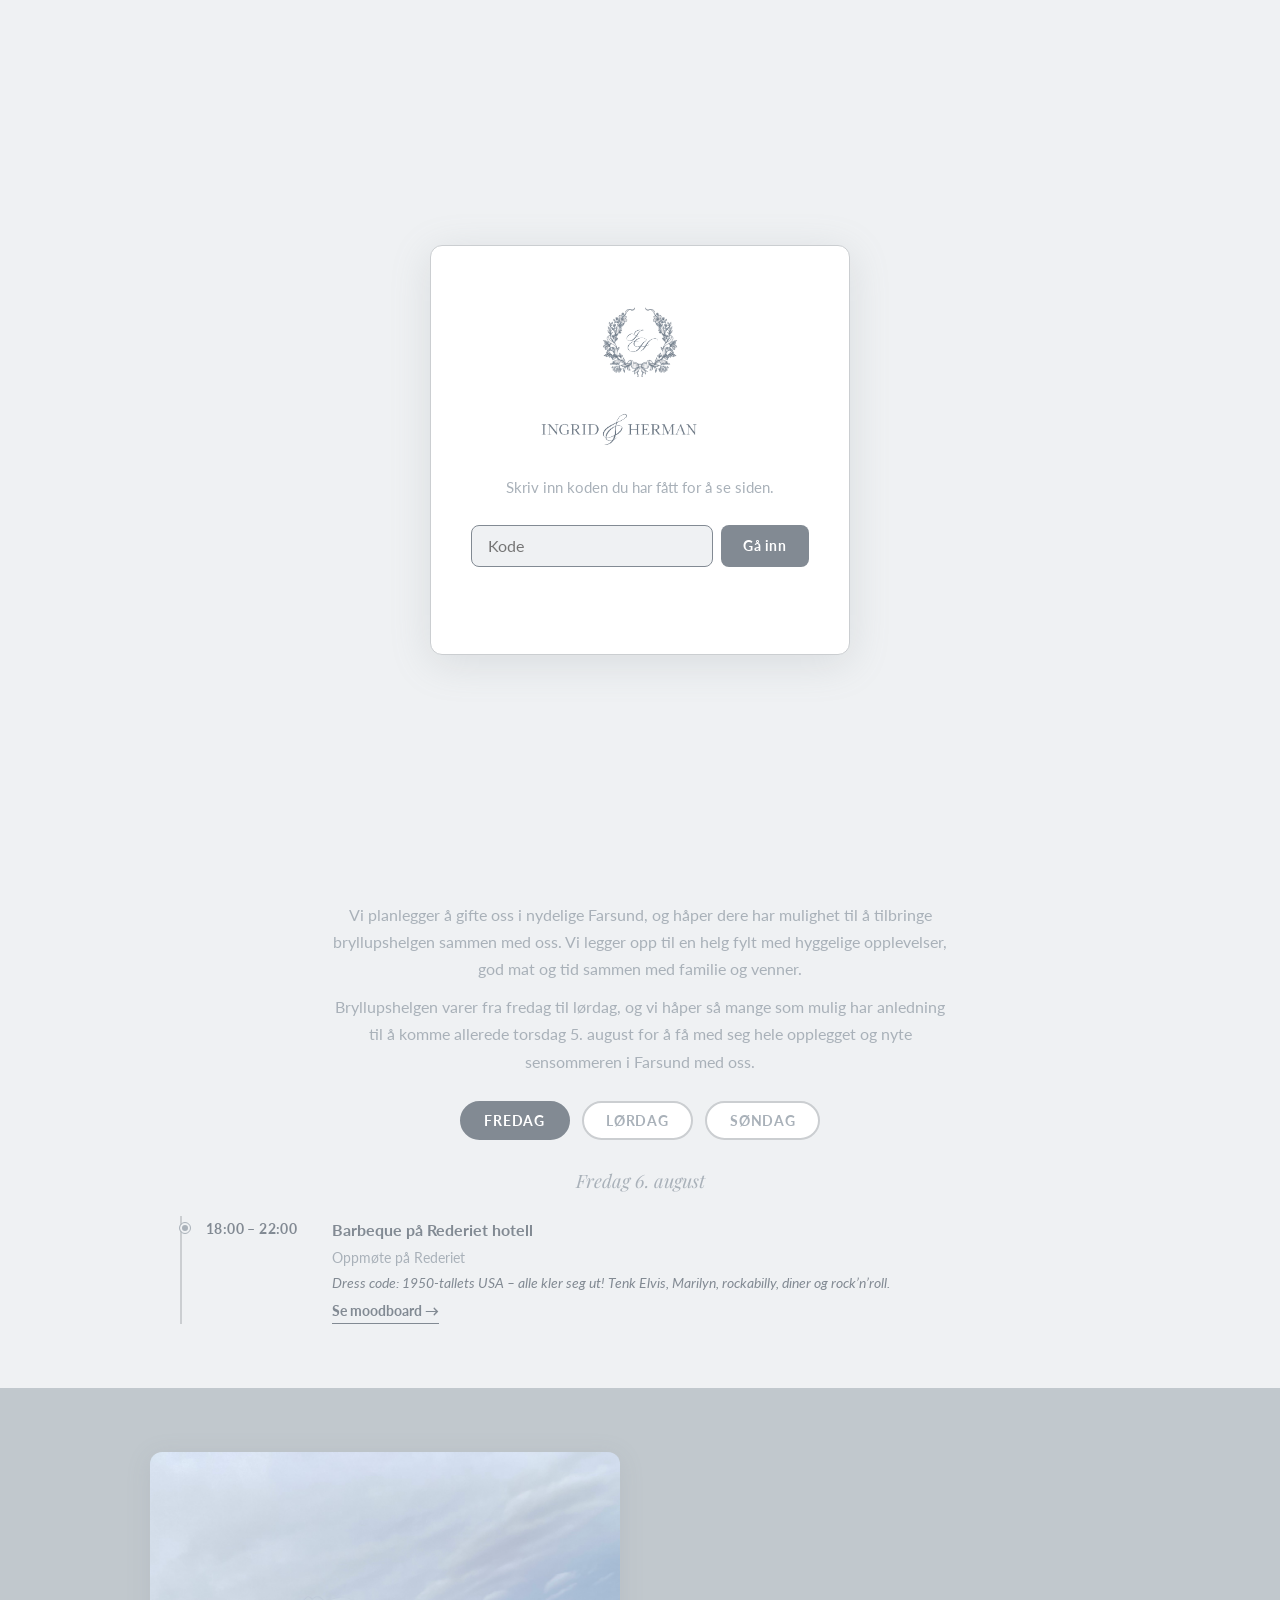
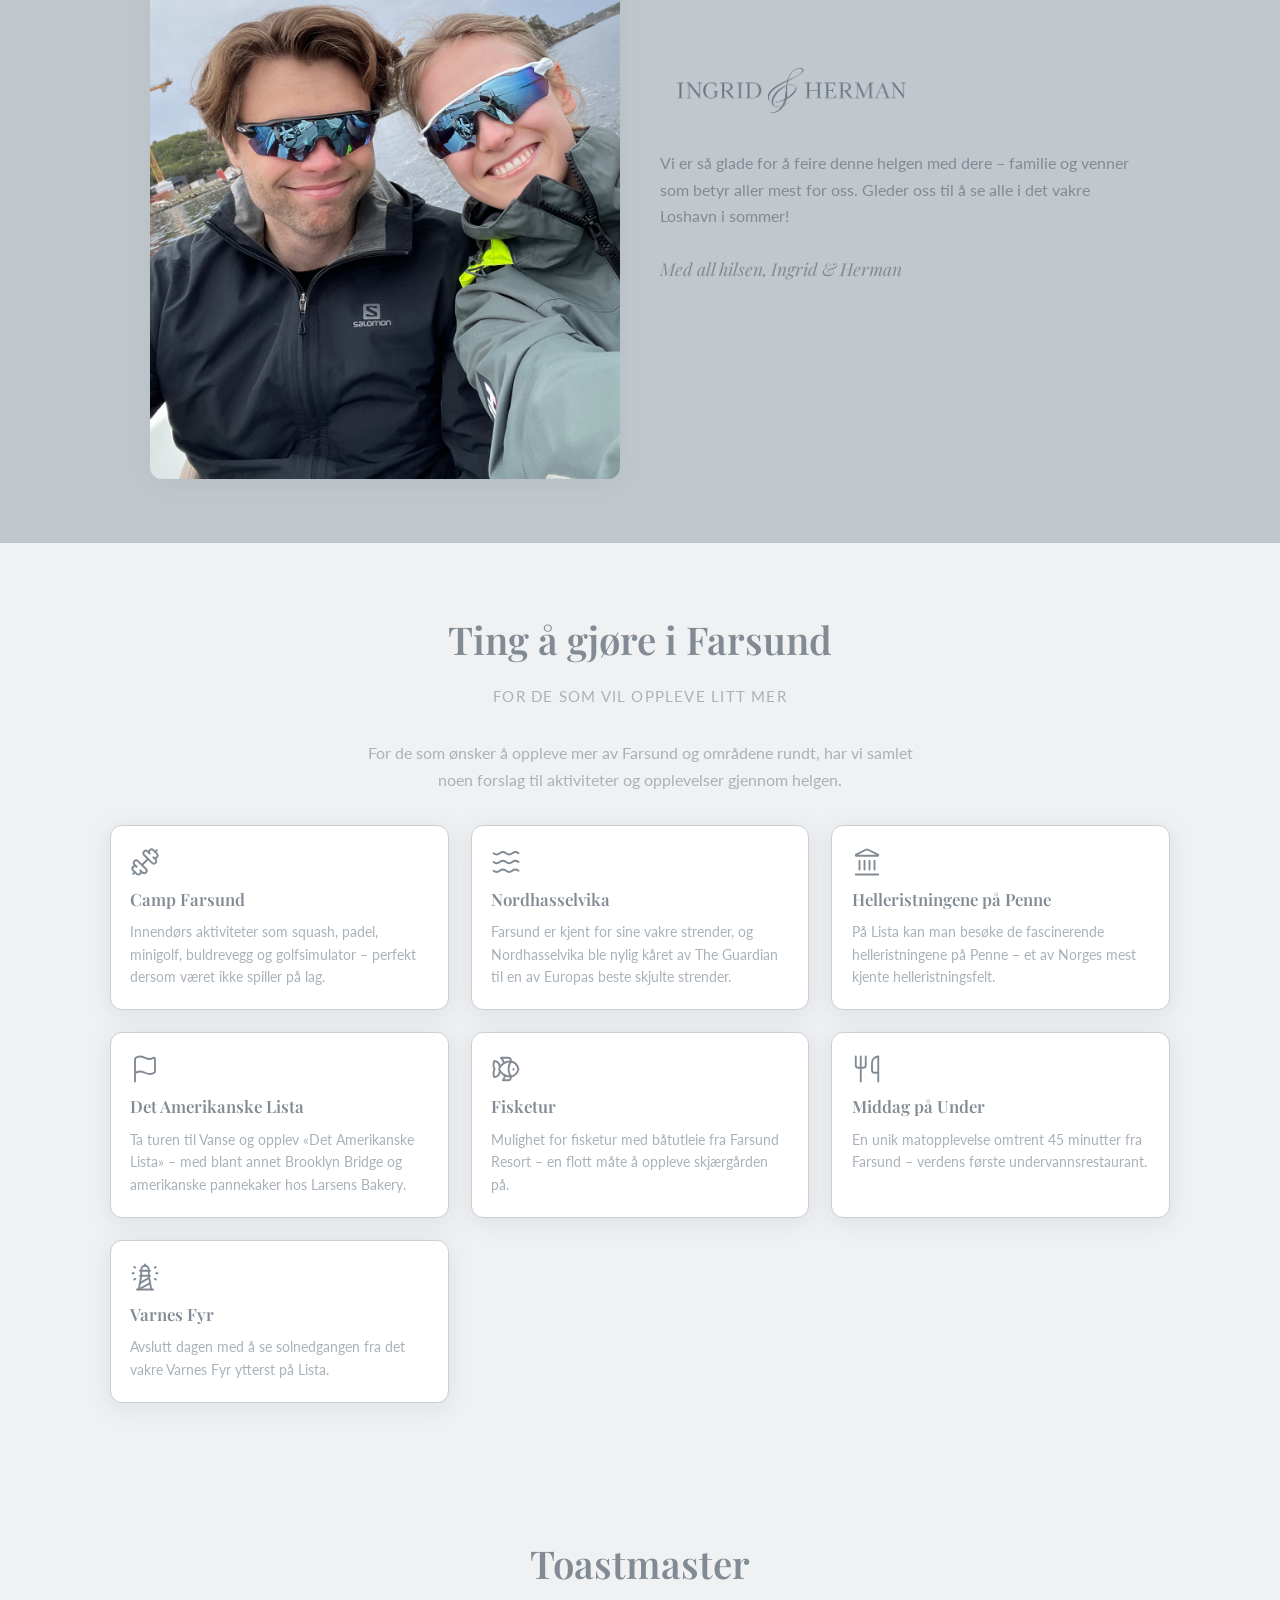
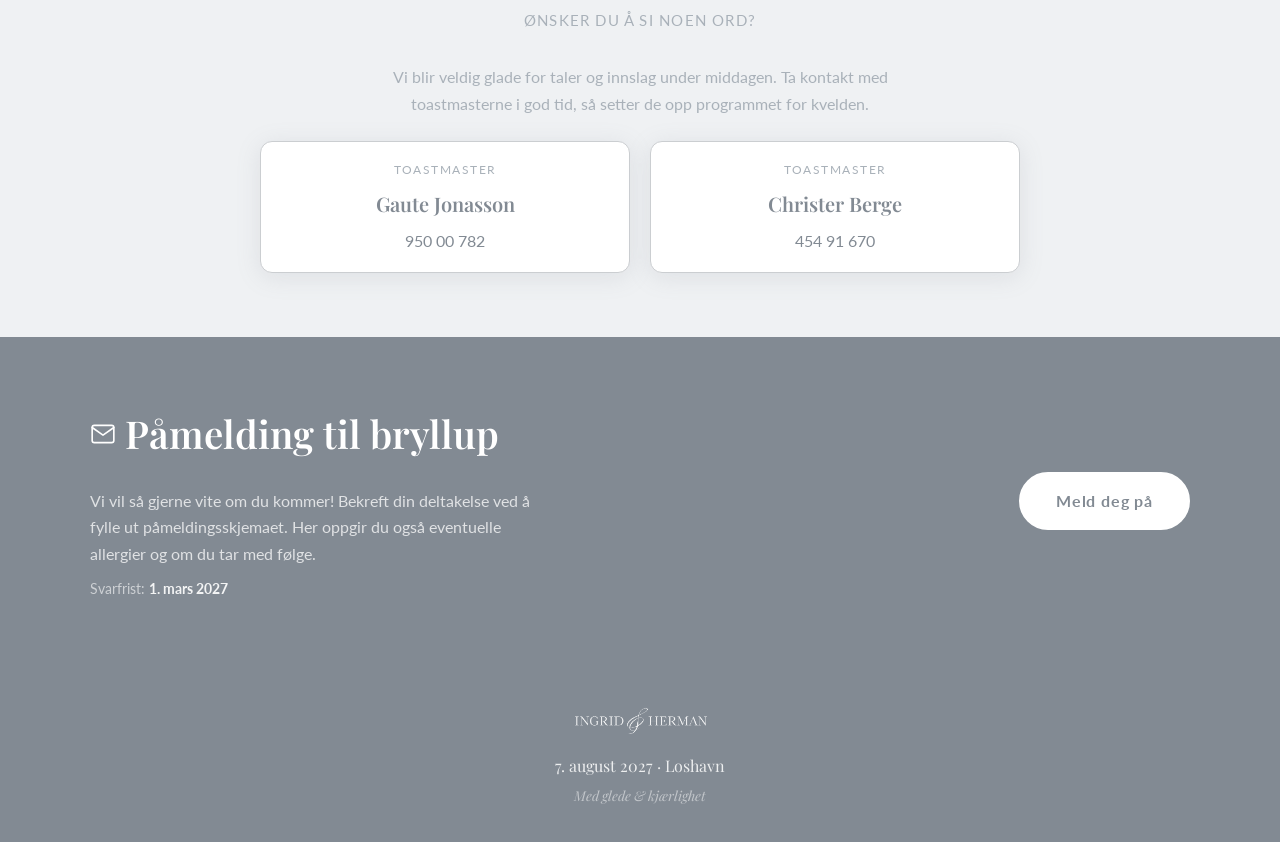
==== commit e80a8d0f: "Redesign program/hero med monogram, forenkle passord, oppdater RSVP og ikoner Fjerner overnatting-se" ====
--- a/index.html
+++ b/index.html
@@ -3,10 +3,10 @@
 <head>
   <meta charset="UTF-8" />
   <meta name="viewport" content="width=device-width, initial-scale=1.0" />
-  <meta name="description" content="Ingrid og Herman gifter seg 7. august 2027 i Loshavn. Se program, overnatting og meld deg på." />
-  <meta name="theme-color" content="#3D2F1E" />
+  <meta name="description" content="Ingrid og Herman gifter seg 7. august 2027 i Loshavn. Se program og meld deg på." />
+  <meta name="theme-color" content="#828A93" />
   <title>Ingrid &amp; Herman gifter seg</title>
-  <link rel="preload" as="image" href="images/forside.png" />
+  <link rel="preload" as="image" href="images/Monogram_IH_2.png" />
   <link rel="preconnect" href="https://fonts.googleapis.com" />
   <link rel="preconnect" href="https://fonts.gstatic.com" crossorigin />
   <link href="https://fonts.googleapis.com/css2?family=Playfair+Display:ital,wght@0,400;0,600;1,400&family=Lato:wght@300;400;700&display=swap" rel="stylesheet" />
@@ -18,8 +18,10 @@
   <!-- Passord-overlay -->
   <div class="passord-overlay" id="passordOverlay">
     <div class="passord-kort">
-      <div class="passord-logo">💌</div>
-      <h1 class="passord-tittel">Ingrid &amp; Herman</h1>
+      <img src="images/Monogram_IH_2.png" alt="IH-monogram" class="passord-logo" />
+      <h1 class="passord-tittel">
+        <img src="images/IngridOgHerman.png" alt="Ingrid &amp; Herman" class="passord-tittel__img" />
+      </h1>
       <p class="passord-tekst">Skriv inn koden du har fått for å se siden.</p>
       <div class="passord-felt-wrap">
         <input
@@ -37,19 +39,18 @@
   </div>
 
   <!-- ======= HERO =======
-       Hero-bilde: images/forside.png
-       Bytt filnavn her for å bruke et annet hero-bilde -->
+       Monogram: images/Monogram_IH_2.png -->
   <section class="hero">
-    <picture>
+    <div class="hero__inner">
       <img
-        class="hero__bg"
-        src="images/forside.png"
-        alt="Ingrid og Herman gifter seg – Loshavn 7. august 2027"
+        class="hero__monogram"
+        src="images/Monogram_IH_2.png"
+        alt="Ingrid &amp; Herman monogram"
         fetchpriority="high"
         decoding="async"
       />
-    </picture>
-    <div class="hero__overlay"></div>
+      <p class="hero__date">7. august 2027 · Loshavn</p>
+    </div>
     <a href="#program" class="hero__scroll" aria-label="Scroll til program">
       <span class="hero__scroll-icon">↓</span>
     </a>
@@ -71,15 +72,6 @@
         til å komme allerede torsdag 5. august for å få med seg hele opplegget og nyte sensommeren
         i Farsund med oss.
       </p>
-      <p class="program__intro" data-kode="loshavn">
-        Vi har holdt av hotellrom for de som ønsker å bo på Rederiet Hotell i Farsund sentrum.
-        Rom kan bookes med koden som ligger lenger nede på siden.
-      </p>
-      <p class="program__intro" data-kode="resort">
-        Vi har holdt av hotellrom for de som ønsker å bo på Farsund Resort.
-        Rom kan bookes med koden som ligger lenger nede på siden.
-      </p>
-
       <div class="tabs" role="tablist" aria-label="Programdager">
         <button class="tab tab--active" role="tab" aria-selected="true"  aria-controls="fredag" data-day="fredag">Fredag</button>
         <button class="tab"             role="tab" aria-selected="false" aria-controls="lordag" data-day="lordag">Lørdag</button>
@@ -91,28 +83,12 @@
         <p class="day-panel__date">Fredag 6. august</p>
         <ul class="schedule">
           <li class="schedule__item">
-            <span class="schedule__time">12:00 – 16:00</span>
-            <div class="schedule__info">
-              <strong><span class="schedule__icon">☀️</span>Bryggehygge!</strong>
-              <span>Sørlandsidyll på bryggen i Eikvåg. Vannsport organiseres for de som føler seg eventyrlystne, og for de som foretrekker soling og pils er det også lov.</span>
-              <span>Det serveres lett grillmat. Det er stort sett alltid sol i Farsund, men vi kommer tilbake med en plan B hvis værgudene ikke er på vår side.</span>
-              <span class="schedule__note">Ta med badetøy og håndkle!</span>
-            </div>
-          </li>
-          <li class="schedule__item">
             <span class="schedule__time">18:00 – 22:00</span>
             <div class="schedule__info">
-              <strong><span class="schedule__icon schedule__icon--flag" aria-hidden="true"><svg viewBox="0 0 20 14" xmlns="http://www.w3.org/2000/svg"><rect width="20" height="14" fill="#B22234"/><g fill="#fff"><rect y="1.08" width="20" height="1.08"/><rect y="3.23" width="20" height="1.08"/><rect y="5.38" width="20" height="1.08"/><rect y="7.54" width="20" height="1.08"/><rect y="9.69" width="20" height="1.08"/><rect y="11.85" width="20" height="1.08"/></g><rect width="8" height="7.54" fill="#3C3B6E"/></svg></span>Back to the 50s på Rederiet</strong>
+              <strong>Barbeque på Rederiet hotell</strong>
               <span>Oppmøte på Rederiet</span>
               <span class="schedule__note">Dress code: 1950-tallets USA – alle kler seg ut! Tenk Elvis, Marilyn, rockabilly, diner og rock’n’roll.</span>
               <a href="moodboard.html" class="schedule__link">Se moodboard →</a>
-            </div>
-          </li>
-          <li class="schedule__item">
-            <span class="schedule__time">Transport</span>
-            <div class="schedule__info">
-              <strong><span class="schedule__icon">🚌</span>Transport til og fra alle aktiviteter</strong>
-              <span>Vi organiserer transport fra Rederiet Hotell. Mer informasjon kommer nærmere.</span>
             </div>
           </li>
         </ul>
@@ -123,23 +99,23 @@
         <p class="day-panel__date">Lørdag 7. august · Bryllupsdagen</p>
         <ul class="schedule">
           <li class="schedule__item">
-            <span class="schedule__time">Kl. 13:00</span>
-            <div class="schedule__info">
-              <strong><span class="schedule__icon">🚌</span>Henting</strong>
-              <span>Oppmøte utenfor Torvet i Farsund sentrum (ca. 3 min å spasere fra Rederiet Hotell) for avreise til Loshavn.</span>
-            </div>
-          </li>
-          <li class="schedule__item">
             <span class="schedule__time">Kl. 14:00</span>
             <div class="schedule__info">
-              <strong><span class="schedule__icon">💍</span>Vielse av Ingrid &amp; Herman</strong>
+              <strong>Henting</strong>
+              <span>På Torvet.</span>
+            </div>
+          </li>
+          <li class="schedule__item">
+            <span class="schedule__time">Kl. 15:00</span>
+            <div class="schedule__info">
+              <strong>Vielse av Ingrid &amp; Herman</strong>
               <span>Loshavn bedehus · Etter vielsen går turen direkte videre til Eikvåg.</span>
             </div>
           </li>
           <li class="schedule__item">
             <span class="schedule__time">Kl. 15:30</span>
             <div class="schedule__info">
-              <strong><span class="schedule__icon">🎉</span>Middag &amp; fest i Eikvåg</strong>
+              <strong>Middag &amp; fest i Eikvåg</strong>
               <span>Middag, taler og feiring utover kvelden med musikk, dans og sommerstemning ved sjøen.</span>
               <span class="schedule__note">Dress code: Smoking / mørk dress</span>
               <span class="schedule__note">Toastmastere: Gaute Jonasson og Christer Berge – kontaktinfo lenger ned på siden.</span>
@@ -148,7 +124,7 @@
           <li class="schedule__item">
             <span class="schedule__time">23:00 – 02:00</span>
             <div class="schedule__info">
-              <strong><span class="schedule__icon">🚌</span>Transport til Rederiet Hotell</strong>
+              <strong>Transport til Rederiet Hotell</strong>
               <span>Avgang fra Eikvåg hver time mellom kl. 23:00 og 02:00.</span>
             </div>
           </li>
@@ -162,7 +138,7 @@
           <li class="schedule__item">
             <span class="schedule__time">09:00 – 12:00</span>
             <div class="schedule__info">
-              <strong><span class="schedule__icon">🥐</span>Brunchbuffet på Rederiet Hotell</strong>
+              <strong>Brunchbuffet på Rederiet Hotell</strong>
               <span>Alle er velkomne – også de som ikke bor på hotellet.</span>
               <span class="schedule__note">Søndag blir en ny dag da.</span>
             </div>
@@ -187,55 +163,15 @@
         />
       </div>
       <div class="couple__text">
-        <h2 class="section__title section__title--left">Ingrid &amp; Herman</h2>
+        <h2 class="section__title section__title--left couple__title">
+          <img src="images/IngridOgHerman.png" alt="Ingrid &amp; Herman" class="couple__title-img" />
+        </h2>
         <p>
           Vi er så glade for å feire denne helgen med dere – familie og venner
           som betyr aller mest for oss. Gleder oss til å se alle i det vakre
           Loshavn i sommer!
         </p>
         <p class="couple__sig">Med all hilsen, Ingrid &amp; Herman</p>
-      </div>
-    </div>
-  </section>
-
-  <!-- ======= HOTELL – REDERIET (kode: Loshavn2027) ======= -->
-  <section class="section hotel" id="hotell" data-kode="loshavn">
-    <div class="container">
-      <h2 class="section__title">Overnatting</h2>
-      <div class="hotel__logo-wrap">
-        <img src="images/Logo_rederiet_cropped.png" alt="Rederiet Hotell" class="hotel__logo" loading="lazy" decoding="async" />
-      </div>
-      <div class="hotel__card hotel__card--rederiet">
-        <div class="hotel__text">
-          <p>
-            Rederiet Hotell er avholdt for booking av hotellrom til bryllupshelgen.
-            Hotellet ligger i hjertet av Farsund sentrum, med enkel tilgang til alle aktiviteter.
-          </p>
-          <p class="hotel__booking-code">
-            Bruk kode <strong>XXX</strong> for å booke rom til avtalt gruppepris.
-          </p>
-        </div>
-      </div>
-    </div>
-  </section>
-
-  <!-- ======= HOTELL – FARSUND RESORT (kode: Resort 2027 / Resort2027) ======= -->
-  <section class="section hotel" id="hotell-resort" data-kode="resort">
-    <div class="container">
-      <h2 class="section__title">Overnatting</h2>
-      <div class="hotel__logo-wrap">
-        <img src="images/Logo_resort_cropped.png" alt="Farsund Resort" class="hotel__logo hotel__logo--resort" loading="lazy" decoding="async" />
-      </div>
-      <div class="hotel__card">
-        <div class="hotel__text">
-          <p>
-            <strong>Farsund Resort</strong> er avholdt for booking av hotellrom til bryllupshelgen.
-            Her bor dere rett ved sjøen, med kort vei til aktivitetene gjennom helgen.
-          </p>
-          <p>
-            Bruk kode <strong>XXX</strong> for å booke rom til avtalt gruppepris.
-          </p>
-        </div>
       </div>
     </div>
   </section>
@@ -252,43 +188,57 @@
       <div class="aktiviteter__grid">
 
         <div class="aktivitet-kort">
-          <div class="aktivitet-kort__ikon">🎯</div>
+          <div class="aktivitet-kort__ikon" aria-hidden="true">
+            <svg viewBox="0 0 24 24" fill="none" stroke="currentColor" stroke-width="1.5" stroke-linecap="round" stroke-linejoin="round"><path d="M17.596 12.768a2 2 0 1 0 2.829-2.829l-1.768-1.767a2 2 0 0 0 2.828-2.829l-2.828-2.828a2 2 0 0 0-2.829 2.828l-1.767-1.768a2 2 0 1 0-2.829 2.829z"/><path d="m2.5 21.5 1.4-1.4"/><path d="m20.1 3.9 1.4-1.4"/><path d="M5.343 21.485a2 2 0 1 0 2.829-2.828l1.767 1.768a2 2 0 1 0 2.829-2.829l-6.364-6.364a2 2 0 1 0-2.829 2.829l1.768 1.767a2 2 0 0 0-2.828 2.829z"/><path d="m9.6 14.4 4.8-4.8"/></svg>
+          </div>
           <h3>Camp Farsund</h3>
           <p>Innendørs aktiviteter som squash, padel, minigolf, buldrevegg og golfsimulator – perfekt dersom været ikke spiller på lag.</p>
         </div>
 
         <div class="aktivitet-kort">
-          <div class="aktivitet-kort__ikon">🏖️</div>
+          <div class="aktivitet-kort__ikon" aria-hidden="true">
+            <svg viewBox="0 0 24 24" fill="none" stroke="currentColor" stroke-width="1.5" stroke-linecap="round" stroke-linejoin="round"><path d="M2 12q2.5 2 5 0t5 0 5 0 5 0"/><path d="M2 19q2.5 2 5 0t5 0 5 0 5 0"/><path d="M2 5q2.5 2 5 0t5 0 5 0 5 0"/></svg>
+          </div>
           <h3>Nordhasselvika</h3>
           <p>Farsund er kjent for sine vakre strender, og Nordhasselvika ble nylig kåret av The Guardian til en av Europas beste skjulte strender.</p>
         </div>
 
         <div class="aktivitet-kort">
-          <div class="aktivitet-kort__ikon">🪨</div>
+          <div class="aktivitet-kort__ikon" aria-hidden="true">
+            <svg viewBox="0 0 24 24" fill="none" stroke="currentColor" stroke-width="1.5" stroke-linecap="round" stroke-linejoin="round"><path d="M10 18v-7"/><path d="M11.119 2.205a2 2 0 0 1 1.762 0l7.84 3.846A.5.5 0 0 1 20.5 7h-17a.5.5 0 0 1-.22-.949z"/><path d="M14 18v-7"/><path d="M18 18v-7"/><path d="M3 22h18"/><path d="M6 18v-7"/></svg>
+          </div>
           <h3>Helleristningene på Penne</h3>
           <p>På Lista kan man besøke de fascinerende helleristningene på Penne – et av Norges mest kjente helleristningsfelt.</p>
         </div>
 
         <div class="aktivitet-kort">
-          <div class="aktivitet-kort__ikon">🥞</div>
+          <div class="aktivitet-kort__ikon" aria-hidden="true">
+            <svg viewBox="0 0 24 24" fill="none" stroke="currentColor" stroke-width="1.5" stroke-linecap="round" stroke-linejoin="round"><path d="M4 22V4a1 1 0 0 1 .4-.8A6 6 0 0 1 8 2c3 0 5 2 7.333 2q2 0 3.067-.8A1 1 0 0 1 20 4v10a1 1 0 0 1-.4.8A6 6 0 0 1 16 16c-3 0-5-2-8-2a6 6 0 0 0-4 1.528"/></svg>
+          </div>
           <h3>Det Amerikanske Lista</h3>
           <p>Ta turen til Vanse og opplev «Det Amerikanske Lista» – med blant annet Brooklyn Bridge og amerikanske pannekaker hos Larsens Bakery.</p>
         </div>
 
         <div class="aktivitet-kort">
-          <div class="aktivitet-kort__ikon">🎣</div>
+          <div class="aktivitet-kort__ikon" aria-hidden="true">
+            <svg viewBox="0 0 24 24" fill="none" stroke="currentColor" stroke-width="1.5" stroke-linecap="round" stroke-linejoin="round"><path d="M6.5 12c.94-3.46 4.94-6 8.5-6 3.56 0 6.06 2.54 7 6-.94 3.47-3.44 6-7 6s-7.56-2.53-8.5-6Z"/><path d="M18 12v.5"/><path d="M16 17.93a9.77 9.77 0 0 1 0-11.86"/><path d="M7 10.67C7 8 5.58 5.97 2.73 5.5c-1 1.5-1 5 .23 6.5-1.24 1.5-1.24 5-.23 6.5C5.58 18.03 7 16 7 13.33"/><path d="M10.46 7.26C10.2 5.88 9.17 4.24 8 3h5.8a2 2 0 0 1 1.98 1.67l.23 1.4"/><path d="m16.01 17.93-.23 1.4A2 2 0 0 1 13.8 21H9.5a5.96 5.96 0 0 0 1.49-3.98"/></svg>
+          </div>
           <h3>Fisketur</h3>
           <p>Mulighet for fisketur med båtutleie fra Farsund Resort – en flott måte å oppleve skjærgården på.</p>
         </div>
 
         <div class="aktivitet-kort">
-          <div class="aktivitet-kort__ikon">🍽️</div>
+          <div class="aktivitet-kort__ikon" aria-hidden="true">
+            <svg viewBox="0 0 24 24" fill="none" stroke="currentColor" stroke-width="1.5" stroke-linecap="round" stroke-linejoin="round"><path d="M3 2v7c0 1.1.9 2 2 2h4a2 2 0 0 0 2-2V2"/><path d="M7 2v20"/><path d="M21 15V2a5 5 0 0 0-5 5v6c0 1.1.9 2 2 2h3Zm0 0v7"/></svg>
+          </div>
           <h3>Middag på Under</h3>
           <p>En unik matopplevelse omtrent 45 minutter fra Farsund – verdens første undervannsrestaurant.</p>
         </div>
 
         <div class="aktivitet-kort">
-          <div class="aktivitet-kort__ikon">🌅</div>
+          <div class="aktivitet-kort__ikon" aria-hidden="true">
+            <svg viewBox="0 0 24 24" fill="none" stroke="currentColor" stroke-width="1.5" stroke-linecap="round" stroke-linejoin="round"><path d="M12 3V2"/><path d="M16.066 16.865 7 22l2-11V6a3 3 0 016 0v5l2 11"/><path d="m19.792 4.5.866-.5"/><path d="m19.797 13.5.866.5"/><path d="M21 9h1"/><path d="M3 9H2"/><path d="m4.203 13.5-.866.5"/><path d="M4.208 4.5 3.342 4"/><path d="M5.5 22h13"/><path d="m7.932 16.875 7.377-4.178"/><path d="M8 11h8"/><path d="M8 7h8"/></svg>
+          </div>
           <h3>Varnes Fyr</h3>
           <p>Avslutt dagen med å se solnedgangen fra det vakre Varnes Fyr ytterst på Lista.</p>
         </div>
@@ -325,30 +275,28 @@
   <section class="section rsvp-teaser" id="paamelding">
     <div class="container rsvp-teaser__inner">
       <div class="rsvp-teaser__text">
-        <h2 class="section__title section__title--left">💌 Påmelding til bryllup</h2>
+        <h2 class="section__title section__title--left rsvp-teaser__title">
+          <svg class="rsvp-teaser__icon" viewBox="0 0 24 24" fill="none" stroke="currentColor" stroke-width="1.5" stroke-linecap="round" stroke-linejoin="round" aria-hidden="true"><rect x="2" y="4" width="20" height="16" rx="2"/><polyline points="2 6 12 13 22 6"/></svg>
+          Påmelding til bryllup
+        </h2>
         <p>
           Vi vil så gjerne vite om du kommer! Bekreft din deltakelse ved å fylle ut
           påmeldingsskjemaet. Her oppgir du også eventuelle allergier og om du tar med følge.
         </p>
-        <p class="rsvp-teaser__deadline">Svarfrist: <strong>1. januar 2027</strong></p>
+        <p class="rsvp-teaser__deadline">Svarfrist: <strong>1. mars 2027</strong></p>
       </div>
       <a href="paamelding.html" class="btn-rsvp">Meld deg på</a>
     </div>
   </section>
-
-  <!-- ======= GLEDER OSS-TEASER =======
-       Felles seksjon for alle koder. Innholdet ligger i js/gleder-oss.js
-       og monteres her – endre teksten der, så oppdateres den overalt. -->
-  <div id="glederOssMount"></div>
 
   <!-- ======= FOOTER ======= -->
   <footer class="footer">
-    <p>Ingrid &amp; Herman · 7. august 2027 · Loshavn</p>
+    <img src="images/IngridOgHerman.png" alt="Ingrid &amp; Herman" class="footer__logo" />
+    <p>7. august 2027 · Loshavn</p>
     <p class="footer__small">Med glede &amp; kjærlighet</p>
   </footer>
 
   <script src="js/main.js"></script>
-  <script src="js/gleder-oss.js"></script>
   <script src="js/passord.js"></script>
 </body>
 </html>
--- a/css/style.css
+++ b/css/style.css
@@ -2,16 +2,18 @@
    VARIABLER & RESET
    =========================== */
 :root {
-  --cream:      #FAF8F4;
-  --beige:      #EDE8DF;
-  --brown:      #7A6448;
-  --brown-dark: #3D2F1E;
-  --terra:      #C4875A;
-  --text:       #3D2F1E;
-  --text-light: #7A6B5A;
-  --white:      #FFFFFF;
+  --cream:      #EFF1F3; /* nesten hvit – base bakgrunn for lyse seksjoner */
+  --beige:      #C1C8CD; /* lyseblå/grå – bakgrunn på alternerende seksjoner */
+  --beige-light:#C4CBD1; /* litt lysere variant – chips/merker på hvite kort */
+  --detail:     #CBCED1; /* lys grå detaljer – kantlinjer/skillelinjer */
+  --brown:      #828A93; /* mørkere tekst/grå – knapper, lenker, aktive tabs */
+  --brown-dark: #828A93; /* mørkere tekst/grå – overskrifter, mørke bakgrunner */
+  --terra:      #A9B1B9; /* mellomgrå/blå – små aksenter (prikker, kulepunkter) */
+  --text:       #828A93;
+  --text-light: #A9B1B9;
+  --white:      #FFFFFF; /* hvit bakgrunn på invitasjonen (kort, hero, skjema) */
   --radius:     12px;
-  --shadow:     0 4px 24px rgba(61,47,30,.12);
+  --shadow:     0 4px 24px rgba(130,138,147,.16);
   --transition: .25s ease;
 
   --font-serif: 'Playfair Display', Georgia, serif;
@@ -75,37 +77,40 @@
   max-width: none;
   margin-left: calc(50% - 50vw);
   margin-right: calc(50% - 50vw);
-  padding-left: 0;
-  padding-right: 0;
-  overflow: hidden;
-  background: #FCFAF6;
-}
-
-.hero__bg {
-  display: block;
-  width: 100%;
-  height: 90vh;
-  object-fit: cover;
-  object-position: center;
+  min-height: 90vh;
+  display: flex;
+  flex-direction: column;
+  align-items: center;
+  justify-content: center;
+  text-align: center;
+  padding: 6rem 1.5rem 5rem;
+  background: var(--cream);
+}
+
+.hero__inner {
+  display: flex;
+  flex-direction: column;
+  align-items: center;
+  gap: 1.75rem;
+}
+
+.hero__monogram {
+  width: min(468px, 88vw);
+  height: auto;
+}
+
+.hero__date {
+  font-family: var(--font-serif);
+  font-style: italic;
+  font-size: 1.2rem;
+  letter-spacing: .04em;
+  color: var(--brown-dark);
 }
 
 @media (max-width: 640px) {
-  .hero__bg {
-    height: 75vw;
-  }
-}
-
-
-
-.hero__overlay {
-  position: absolute;
-  inset: 0;
-  background: linear-gradient(
-    to bottom,
-    rgba(252,250,246,0)   65%,
-    rgba(252,250,246,.6) 100%
-  );
-  pointer-events: none;
+  .hero { min-height: 80vh; padding: 4.5rem 1.25rem 3.5rem; }
+  .hero__monogram { width: 80vw; }
+  .hero__date { font-size: 1.05rem; }
 }
 
 /* Scroll-pil */
@@ -167,7 +172,7 @@
   letter-spacing: .06em;
   text-transform: uppercase;
   padding: .55rem 1.4rem;
-  border: 2px solid var(--beige);
+  border: 2px solid var(--detail);
   border-radius: 50px;
   background: var(--white);
   color: var(--text-light);
@@ -211,7 +216,7 @@
 /* Tidslinje */
 .schedule {
   list-style: none;
-  border-left: 2px solid var(--beige);
+  border-left: 2px solid var(--detail);
   padding-left: 1.5rem;
   display: flex;
   flex-direction: column;
@@ -333,6 +338,20 @@
   gap: 1rem;
 }
 
+.couple__title {
+  margin-bottom: 0;
+}
+
+.couple__title-img {
+  width: 260px;
+  max-width: 100%;
+  height: auto;
+}
+
+@media (max-width: 640px) {
+  .couple__title-img { width: 220px; margin-inline: auto; }
+}
+
 .couple__text p { color: var(--text); font-size: .98rem; }
 
 .couple__sig {
@@ -344,138 +363,6 @@
 }
 
 /* ===========================
-   HOTELL
-   =========================== */
-.hotel { background: var(--cream); padding: 36px 0; }
-.hotel .section__title { margin-bottom: 64px; }
-
-.hotel__card {
-  background: var(--white);
-  border: 1px solid var(--beige);
-  border-radius: var(--radius);
-  padding: 1.25rem 2rem;
-  box-shadow: var(--shadow);
-}
-
-.hotel__text { display: flex; flex-direction: column; gap: .75rem; }
-.hotel__text p { font-size: .97rem; color: var(--text); }
-.hotel__text strong { color: var(--brown-dark); }
-
-.hotel__code-wrap {
-  display: flex;
-  flex-direction: column;
-  align-items: center;
-  gap: .5rem;
-  text-align: center;
-  min-width: 160px;
-}
-
-.hotel__code-label {
-  font-size: .78rem;
-  font-weight: 700;
-  letter-spacing: .08em;
-  text-transform: uppercase;
-  color: var(--text-light);
-}
-
-.hotel__code {
-  font-family: var(--font-serif);
-  font-size: 1.6rem;
-  font-weight: 600;
-  letter-spacing: .12em;
-  color: var(--brown-dark);
-  background: var(--beige);
-  padding: .5rem 1.2rem;
-  border-radius: 8px;
-  user-select: all;
-}
-
-.hotel__copy-btn {
-  font-family: var(--font-sans);
-  font-size: .8rem;
-  font-weight: 700;
-  letter-spacing: .05em;
-  text-transform: uppercase;
-  padding: .4rem 1rem;
-  border: 2px solid var(--brown);
-  border-radius: 50px;
-  background: transparent;
-  color: var(--brown);
-  cursor: pointer;
-  transition: all var(--transition);
-}
-
-.hotel__copy-btn:hover {
-  background: var(--brown);
-  color: var(--white);
-}
-
-.hotel__copy-confirm {
-  font-size: .8rem;
-  color: var(--terra);
-  font-weight: 700;
-  opacity: 0;
-  transition: opacity .3s;
-  height: 1em;
-}
-
-.hotel__copy-confirm.visible { opacity: 1; }
-
-.hotel__logo-wrap {
-  display: flex;
-  justify-content: center;
-  margin-top: 0;
-  margin-bottom: 27px;
-}
-
-/* Logofilene brukes beskåret (images/*_cropped.png) slik at bildekanten
-   følger den synlige logoen tett – ingen transparent luft å kompensere for. */
-.hotel__logo {
-  width: 365px;
-  max-width: 90%;
-  height: auto;
-  opacity: .75;
-  transition: opacity var(--transition);
-}
-
-.hotel__logo:hover { opacity: 1; }
-
-.hotel__logo--resort {
-  width: 210px;
-  max-width: 90%;
-  height: auto;
-  opacity: 1;
-}
-
-/* Rederiet: logo rett over tekstboksen, som én samlet presentasjon.
-   Skjermet bak #hotell / .hotel__card--rederiet slik at
-   Farsund Resort-seksjonen (samme baseklasser) ikke berøres. */
-#hotell .section__title { margin-bottom: 40px; }
-#hotell { padding-bottom: 16px; }
-
-#hotell .hotel__logo-wrap { margin-top: 0; margin-bottom: 44px; }
-#hotell .hotel__logo { width: 320px; }
-
-.hotel__card--rederiet {
-  max-width: 760px;
-  margin-inline: auto;
-  padding: 2rem 2.75rem;
-  text-align: left;
-}
-
-.hotel__card--rederiet .hotel__text p { line-height: 1.7; }
-
-.hotel__booking-code {
-  padding-top: 14px;
-  border-top: 1px solid var(--beige);
-}
-
-/* Farsund Resort: mindre logo, jevnere avstand Overnatting → logo → boks. */
-#hotell-resort .section__title { margin-bottom: 40px; }
-#hotell-resort .hotel__logo-wrap { margin-bottom: 34px; }
-#hotell-resort .hotel__logo--resort { width: 175px; }
-
-/* ===========================
    TOASTMASTER
    =========================== */
 .toastmaster { background: var(--cream); }
@@ -496,7 +383,7 @@
 
 .toastmaster__kort {
   background: var(--white);
-  border: 1px solid var(--beige);
+  border: 1px solid var(--detail);
   border-radius: var(--radius);
   box-shadow: var(--shadow);
   padding: 1.5rem;
@@ -586,7 +473,7 @@
   display: flex;
   flex-direction: column;
   gap: .2rem;
-  background: var(--beige);
+  background: var(--beige-light);
   border-radius: 8px;
   padding: .75rem 1rem;
   margin-top: .25rem;
@@ -657,7 +544,7 @@
 .place__overlay {
   position: absolute;
   inset: 0;
-  background: linear-gradient(to top, rgba(61,47,30,.72) 0%, transparent 60%);
+  background: linear-gradient(to top, rgba(130,138,147,.72) 0%, transparent 60%);
   display: flex;
   flex-direction: column;
   justify-content: flex-end;
@@ -703,7 +590,7 @@
 
 .aktivitet-kort {
   background: var(--white);
-  border: 1px solid var(--beige);
+  border: 1px solid var(--detail);
   border-radius: var(--radius);
   padding: 1.5rem 1.4rem;
   display: flex;
@@ -715,12 +602,18 @@
 
 .aktivitet-kort:hover {
   transform: translateY(-3px);
-  box-shadow: 0 8px 32px rgba(61,47,30,.15);
+  box-shadow: 0 8px 32px rgba(130,138,147,.22);
 }
 
 .aktivitet-kort__ikon {
-  font-size: 1.8rem;
-  line-height: 1;
+  width: 30px;
+  height: 30px;
+  color: var(--brown-dark);
+}
+
+.aktivitet-kort__ikon svg {
+  width: 100%;
+  height: 100%;
 }
 
 .aktivitet-kort h3 {
@@ -764,6 +657,18 @@
 
 .rsvp-teaser__text .section__title {
   color: var(--white);
+}
+
+.rsvp-teaser__title {
+  display: flex;
+  align-items: center;
+  gap: .55rem;
+}
+
+.rsvp-teaser__icon {
+  width: 26px;
+  height: 26px;
+  flex-shrink: 0;
 }
 
 .rsvp-teaser__text p {
@@ -825,6 +730,14 @@
   line-height: 2;
 }
 
+.footer__logo {
+  width: 150px;
+  height: auto;
+  margin: 0 auto .25rem;
+  filter: brightness(0) invert(1);
+  opacity: .9;
+}
+
 .footer__small {
   font-style: italic;
   font-size: .85rem;
@@ -852,32 +765,6 @@
   .section__title--left { text-align: center; }
   .couple__text { align-items: center; text-align: center; }
   .couple__sig  { text-align: center; }
-
-  /* Hotell: stables */
-  .hotel .section__title { margin-bottom: 41px; }
-
-  .hotel__logo-wrap { margin-bottom: 18px; }
-  .hotel__logo { width: 285px; }
-  .hotel__logo--resort { width: 175px; }
-
-  .hotel__card {
-    grid-template-columns: 1fr;
-    padding: 1.5rem;
-    text-align: center;
-  }
-  .hotel__code-wrap { width: 100%; }
-
-  #hotell .hotel__logo-wrap { margin-bottom: 30px; }
-  #hotell .hotel__logo { width: 250px; }
-
-  .hotel__card--rederiet {
-    padding: 20px;
-    text-align: left;
-  }
-
-  #hotell-resort .section__title { margin-bottom: 28px; }
-  #hotell-resort .hotel__logo-wrap { margin-bottom: 24px; }
-  #hotell-resort .hotel__logo--resort { width: 145px; }
 
   /* Ønskeliste: én kolonne */
   .wishes__grid { grid-template-columns: 1fr; }
@@ -966,7 +853,7 @@
 
 .gs-form {
   background: var(--white);
-  border: 1px solid var(--beige);
+  border: 1px solid var(--detail);
   border-radius: var(--radius);
   padding: 2.5rem;
   box-shadow: var(--shadow);
@@ -993,7 +880,7 @@
   font-family: var(--font-sans);
   font-size: .97rem;
   padding: .7rem 1rem;
-  border: 1.5px solid var(--beige);
+  border: 1.5px solid var(--detail);
   border-radius: 8px;
   background: var(--cream);
   color: var(--text);
@@ -1072,7 +959,7 @@
 
 .gs-card:hover {
   transform: translateY(-2px);
-  box-shadow: 0 8px 32px rgba(61,47,30,.16);
+  box-shadow: 0 8px 32px rgba(130,138,147,.24);
 }
 
 .gs-card__img-wrap {
@@ -1160,7 +1047,7 @@
 
 .gs-card__slett-nei {
   background: transparent;
-  border: 1px solid var(--beige);
+  border: 1px solid var(--detail);
   color: var(--text-light);
 }
 
@@ -1215,7 +1102,7 @@
 
 .moodboard-kort {
   background: var(--white);
-  border: 1px solid var(--beige);
+  border: 1px solid var(--detail);
   border-radius: var(--radius);
   overflow: hidden;
   box-shadow: var(--shadow);
@@ -1252,3 +1139,50 @@
   .moodboard__grid { grid-template-columns: 1fr; }
   .moodboard-kort__img { height: 260px; }
 }
+
+/* ===========================
+   RESPONSIV – DESKTOP (kompakt/raffinert)
+   Gjelder kun store skjermer. Mobil (<=640px) og tablet (641–1099px)
+   beholder dagens design uendret.
+   =========================== */
+@media (min-width: 1100px) {
+
+  /* 1. Generell layout: innholdet bruker desktopbredden bedre */
+  .container { width: min(1100px, 90%); }
+
+  /* 2. Vertikal luft: mindre seksjonspadding (80px → 64px, -20%) */
+  .section { padding: 64px 0; }
+
+  /* 3. Typografi: mindre, mer raffinerte overskrifter (-14%) */
+  .section__title { font-size: 2.4rem; }
+  .section__subtitle { margin-bottom: 1.9rem; }
+
+  /* 4. Hero: mindre dominerende høyde */
+  .hero { min-height: 78vh; }
+
+  /* 5. Program: smalere/mer lesbar tekstbredde, mindre luft rundt tittel */
+  .program .container { max-width: 920px; }
+  .program__intro { margin-bottom: .7rem; }
+  .program__intro + .tabs { margin-top: 1.6rem; }
+  .tabs { margin-bottom: 1.6rem; }
+  .day-panel__date { margin-bottom: 1.2rem; }
+  .day-panel__intro { margin-bottom: .8rem; }
+
+  /* 6. Paret: litt smalere/mer balansert enn full container */
+  .couple__inner { max-width: 980px; margin-inline: auto; gap: 2.5rem; }
+
+  /* 7. Ting å gjøre: bredere grid, litt lavere kort */
+  .aktiviteter .container { max-width: 1060px; }
+  .aktiviteter__intro { margin-bottom: 1.9rem; }
+  .aktiviteter__grid { gap: 22px; }
+  .aktivitet-kort { padding: 1.3rem 1.2rem; }
+
+  /* 8. Toastmaster: smalere container, lavere kort */
+  .toastmaster .container { max-width: 760px; }
+  .toastmaster__intro { margin-bottom: 1.5rem; }
+  .toastmaster__kort { padding: 1.15rem 1.5rem; }
+
+  /* 9. Påmelding / Footer: strammere, men fortsatt tydelig CTA */
+  .rsvp-teaser__text { gap: .6rem; }
+  .footer { padding: 2rem 1rem; }
+}
--- a/css/passord.css
+++ b/css/passord.css
@@ -15,9 +15,9 @@
 
 .passord-kort {
   background: var(--white);
-  border: 1px solid var(--beige);
+  border: 1px solid var(--detail);
   border-radius: var(--radius);
-  box-shadow: 0 8px 40px rgba(61,47,30,.14);
+  box-shadow: 0 8px 40px rgba(130,138,147,.2);
   padding: 3rem 2.5rem;
   width: min(420px, 100%);
   display: flex;
@@ -28,16 +28,19 @@
 }
 
 .passord-logo {
-  font-size: 2.5rem;
-  line-height: 1;
+  width: 90px;
+  height: auto;
+  display: block;
 }
 
 .passord-tittel {
-  font-family: var(--font-serif);
-  font-size: 1.8rem;
-  font-weight: 600;
-  color: var(--brown-dark);
   margin: 0;
+}
+
+.passord-tittel__img {
+  width: 220px;
+  max-width: 80%;
+  height: auto;
 }
 
 .passord-tekst {
@@ -58,7 +61,7 @@
   font-family: var(--font-sans);
   font-size: 1rem;
   padding: .65rem 1rem;
-  border: 1.5px solid var(--beige);
+  border: 1.5px solid var(--detail);
   border-radius: 8px;
   background: var(--cream);
   color: var(--text);
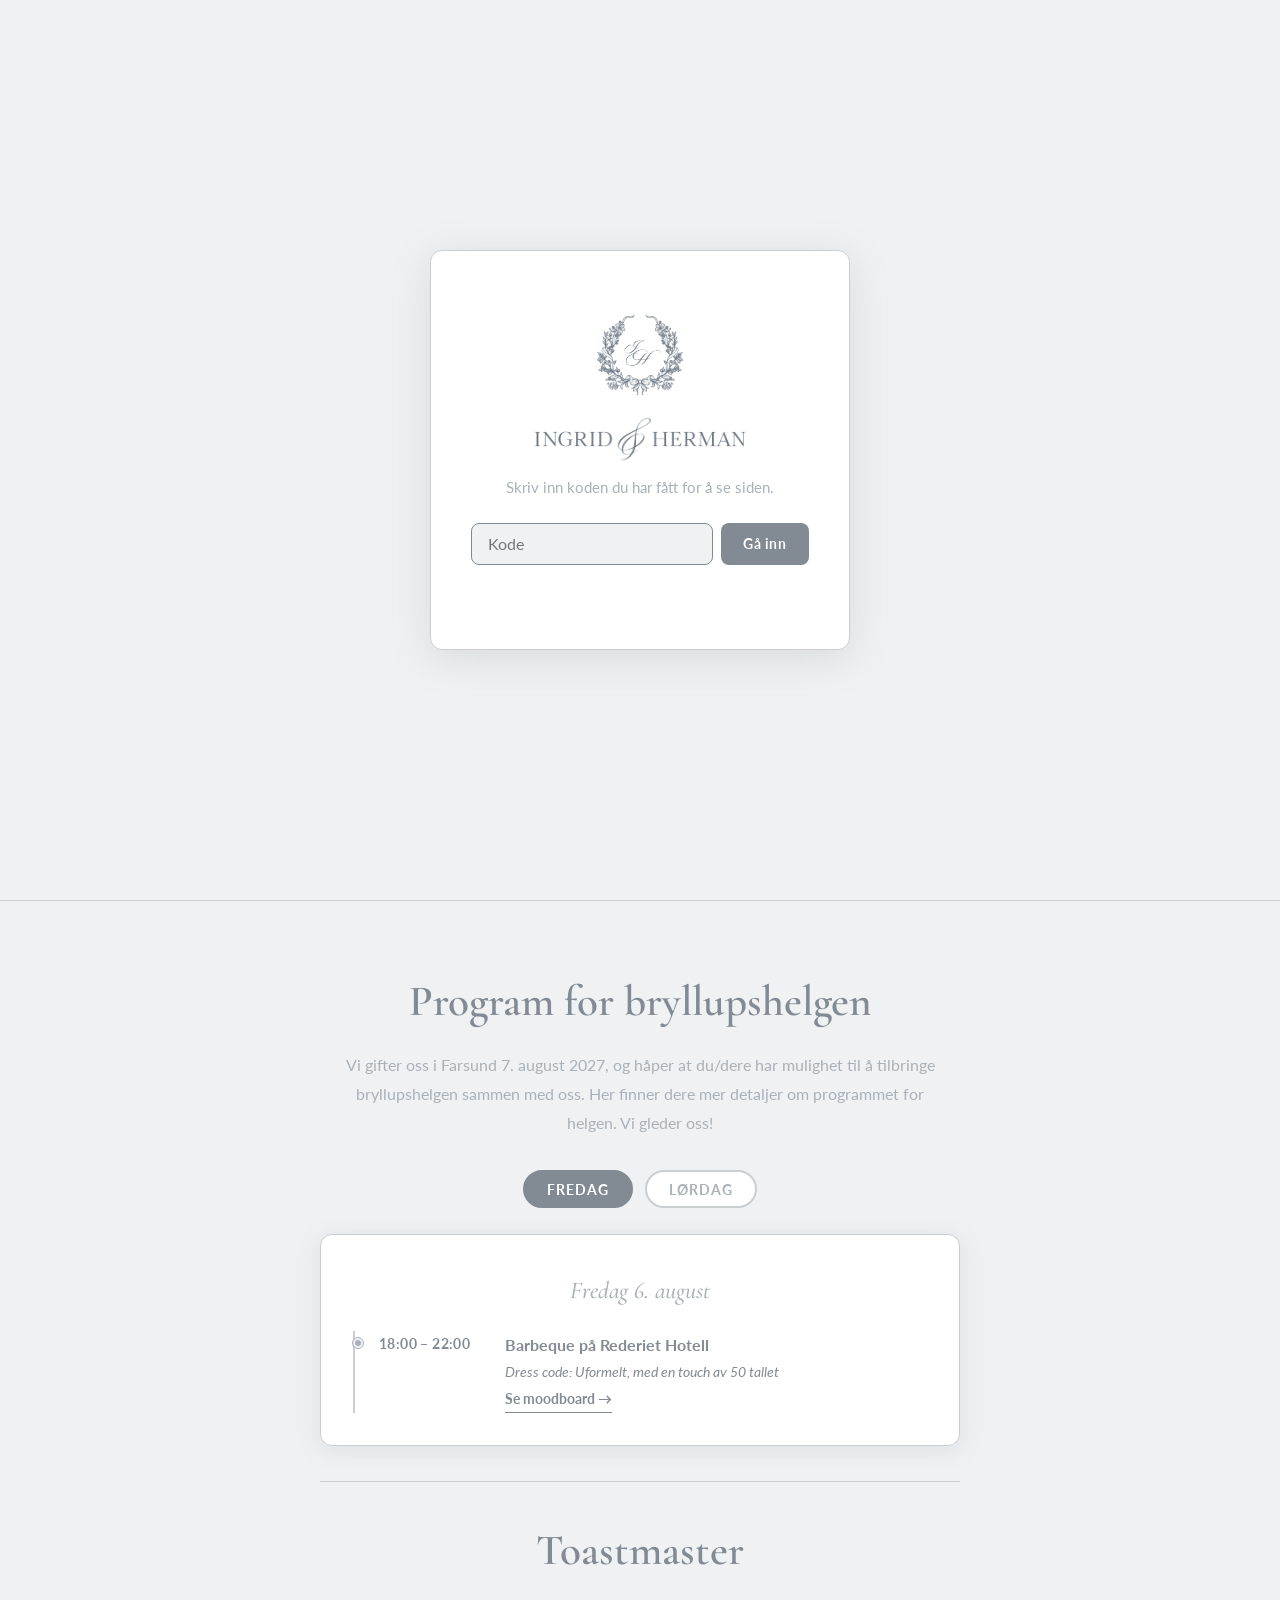
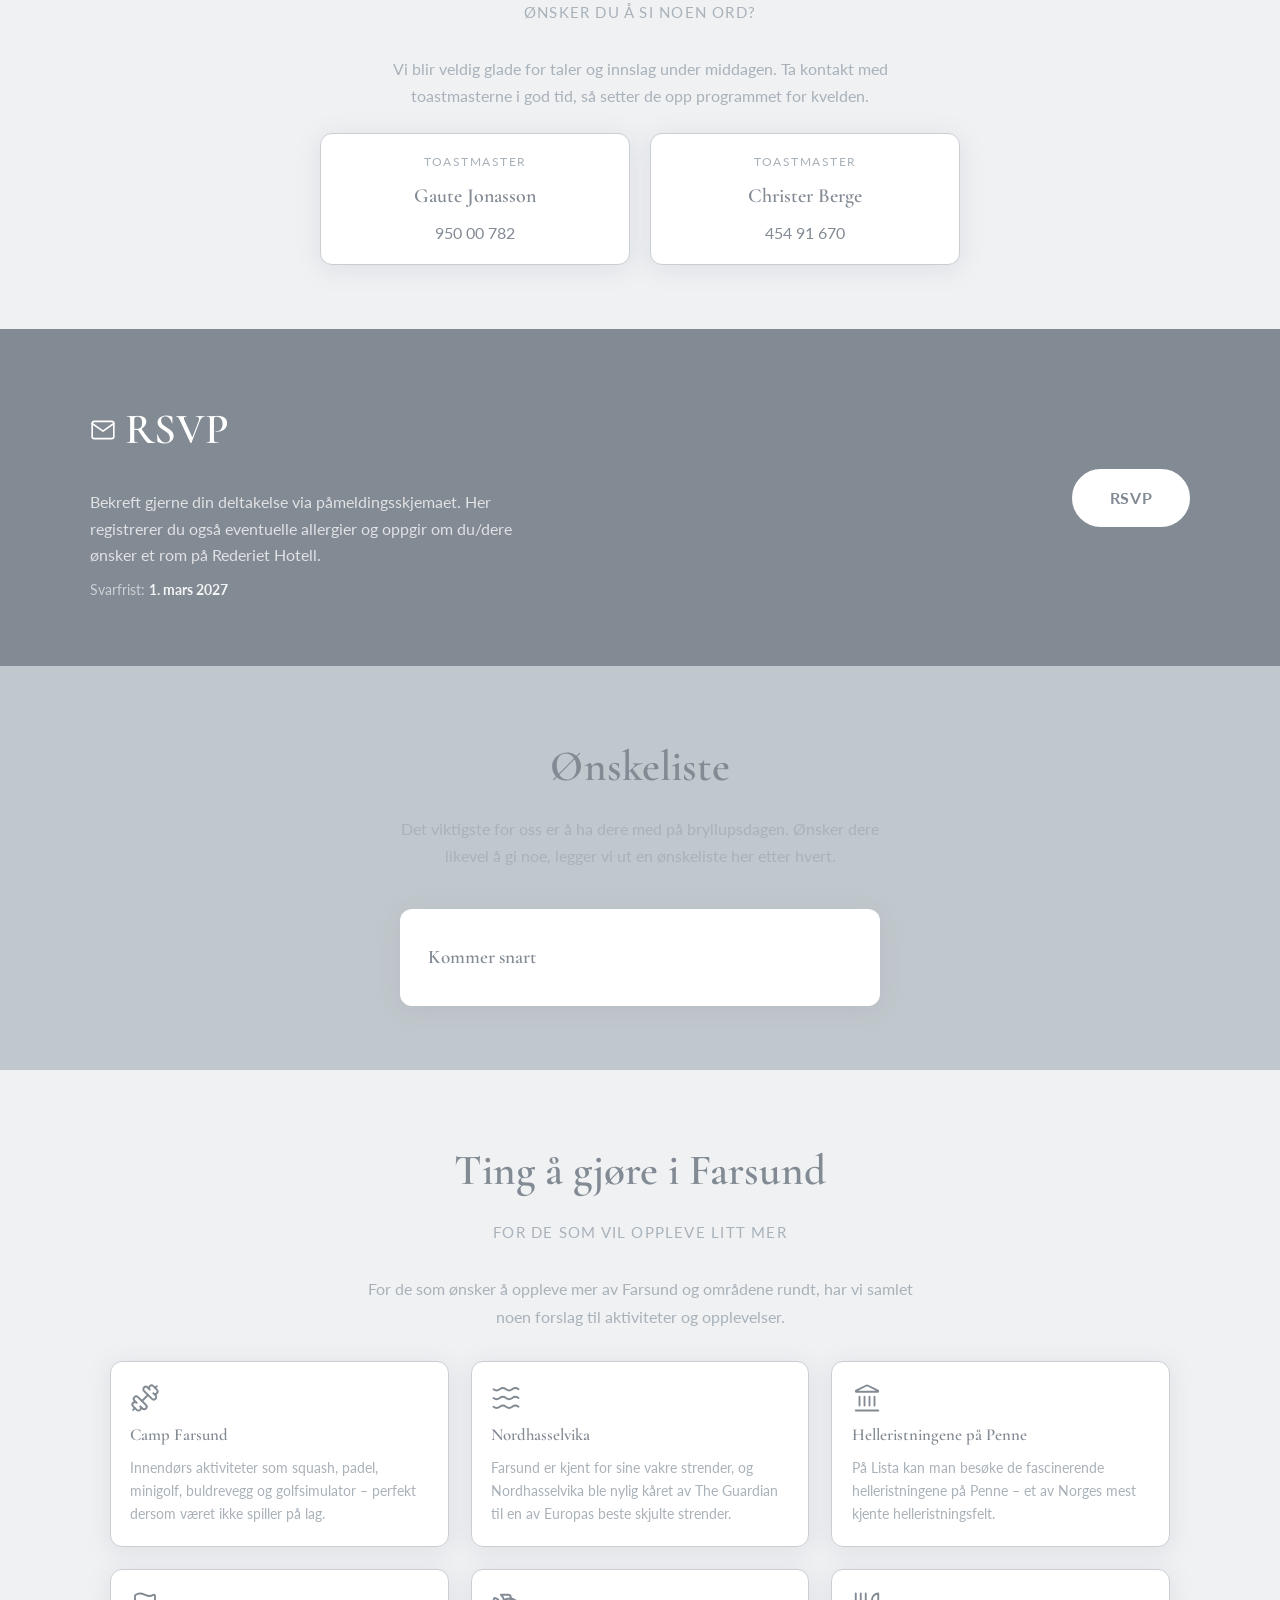
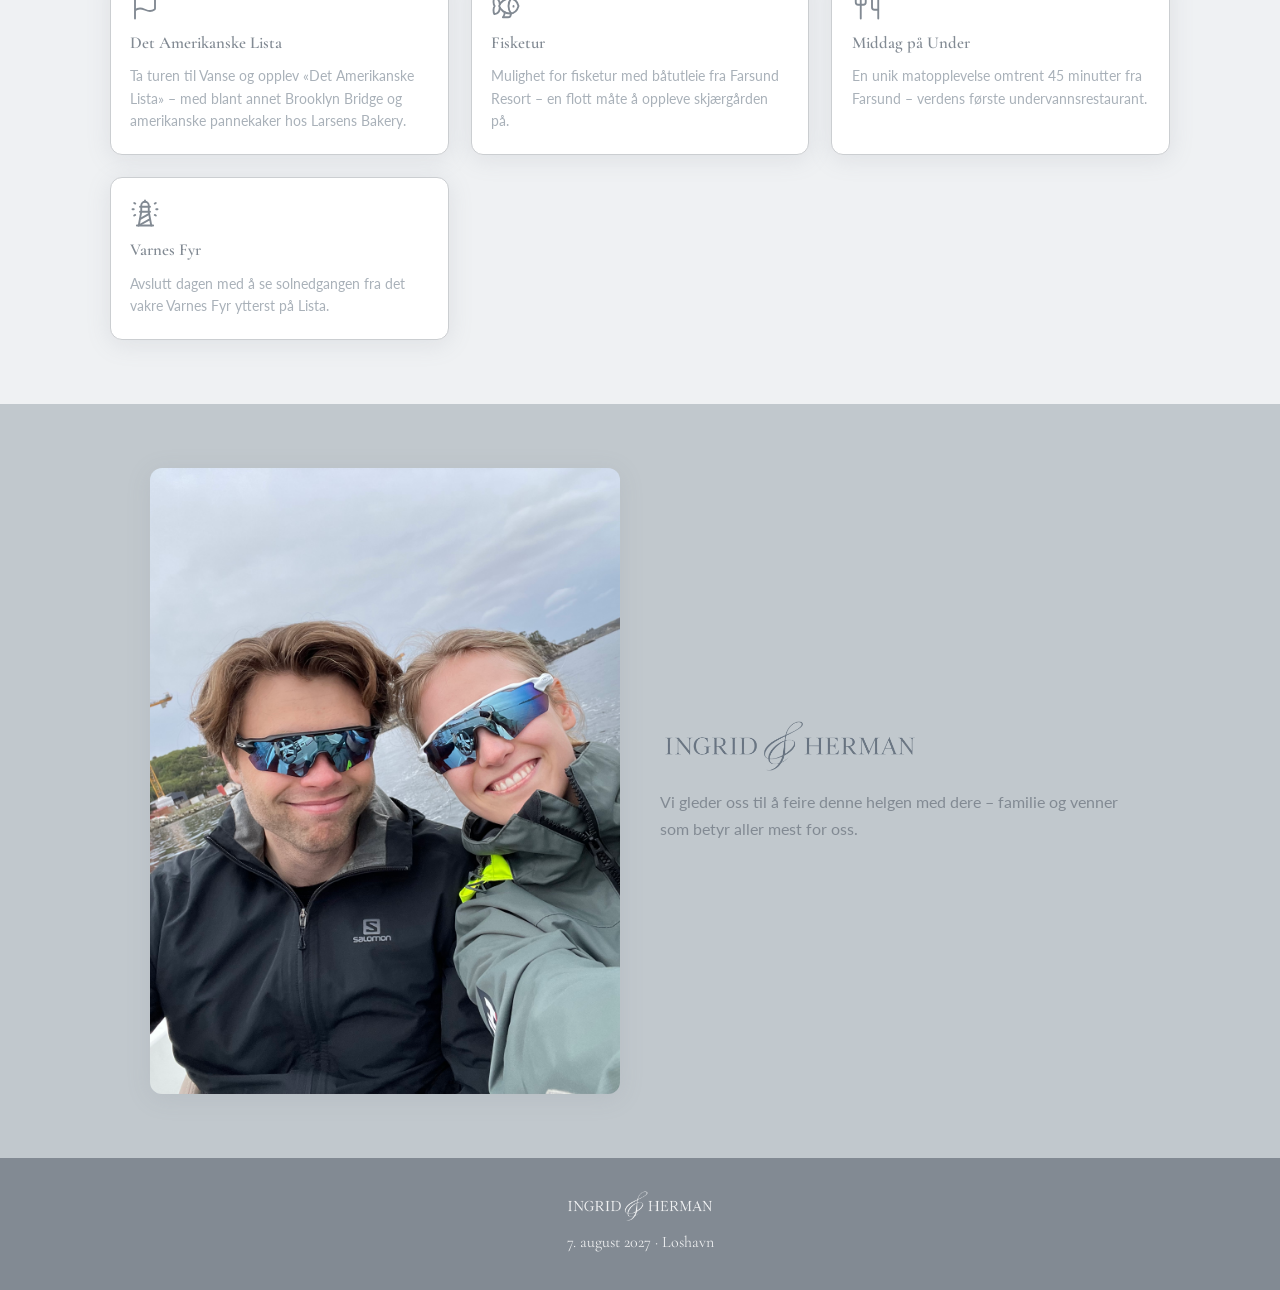
==== commit afce18ed: "Ny hero/program-struktur, forenkle RSVP, fjern søndag, fiks logo-justering Elegant redesign etter fy" ====
--- a/index.html
+++ b/index.html
@@ -9,7 +9,7 @@
   <link rel="preload" as="image" href="images/Monogram_IH_2.png" />
   <link rel="preconnect" href="https://fonts.googleapis.com" />
   <link rel="preconnect" href="https://fonts.gstatic.com" crossorigin />
-  <link href="https://fonts.googleapis.com/css2?family=Playfair+Display:ital,wght@0,400;0,600;1,400&family=Lato:wght@300;400;700&display=swap" rel="stylesheet" />
+  <link href="https://fonts.googleapis.com/css2?family=Cormorant+Garamond:ital,wght@0,400;0,500;0,600;1,400;1,500;1,600&family=Lato:wght@300;400;700&display=swap" rel="stylesheet" />
   <link rel="stylesheet" href="css/style.css" />
   <link rel="stylesheet" href="css/passord.css" />
 </head>
@@ -20,7 +20,7 @@
     <div class="passord-kort">
       <img src="images/Monogram_IH_2.png" alt="IH-monogram" class="passord-logo" />
       <h1 class="passord-tittel">
-        <img src="images/IngridOgHerman.png" alt="Ingrid &amp; Herman" class="passord-tittel__img" />
+        <img src="images/IngridOgHerman.png?v=2" alt="Ingrid &amp; Herman" class="passord-tittel__img" />
       </h1>
       <p class="passord-tekst">Skriv inn koden du har fått for å se siden.</p>
       <div class="passord-felt-wrap">
@@ -39,7 +39,8 @@
   </div>
 
   <!-- ======= HERO =======
-       Monogram: images/Monogram_IH_2.png -->
+       Monogram: images/Monogram_IH_2.png
+       Kun monogrammet skal vises her – fyller ~100vh av skjermen. -->
   <section class="hero">
     <div class="hero__inner">
       <img
@@ -49,33 +50,26 @@
         fetchpriority="high"
         decoding="async"
       />
-      <p class="hero__date">7. august 2027 · Loshavn</p>
     </div>
     <a href="#program" class="hero__scroll" aria-label="Scroll til program">
       <span class="hero__scroll-icon">↓</span>
     </a>
   </section>
 
-  <!-- ======= PROGRAM ======= -->
+  <!-- ======= PROGRAM (inkl. Toastmaster, Fredag, Lørdag) ======= -->
   <section class="section program" id="program">
     <div class="container">
-      <h2 class="section__title">Program</h2>
-      <p class="section__subtitle">6.–8. august 2027</p>
+      <h2 class="section__title">Program for bryllupshelgen</h2>
 
       <p class="program__intro">
-        Vi planlegger å gifte oss i nydelige Farsund, og håper dere har mulighet til å tilbringe
-        bryllupshelgen sammen med oss. Vi legger opp til en helg fylt med hyggelige opplevelser,
-        god mat og tid sammen med familie og venner.
+        Vi gifter oss i Farsund 7. august 2027, og håper at du/dere har mulighet til å tilbringe
+        bryllupshelgen sammen med oss. Her finner dere mer detaljer om programmet for helgen.
+        Vi gleder oss!
       </p>
-      <p class="program__intro">
-        Bryllupshelgen varer fra fredag til lørdag, og vi håper så mange som mulig har anledning
-        til å komme allerede torsdag 5. august for å få med seg hele opplegget og nyte sensommeren
-        i Farsund med oss.
-      </p>
+
       <div class="tabs" role="tablist" aria-label="Programdager">
         <button class="tab tab--active" role="tab" aria-selected="true"  aria-controls="fredag" data-day="fredag">Fredag</button>
         <button class="tab"             role="tab" aria-selected="false" aria-controls="lordag" data-day="lordag">Lørdag</button>
-        <button class="tab"             role="tab" aria-selected="false" aria-controls="sondag" data-day="sondag">Søndag</button>
       </div>
 
       <!-- Fredag 6. august -->
@@ -85,9 +79,8 @@
           <li class="schedule__item">
             <span class="schedule__time">18:00 – 22:00</span>
             <div class="schedule__info">
-              <strong>Barbeque på Rederiet hotell</strong>
-              <span>Oppmøte på Rederiet</span>
-              <span class="schedule__note">Dress code: 1950-tallets USA – alle kler seg ut! Tenk Elvis, Marilyn, rockabilly, diner og rock’n’roll.</span>
+              <strong>Barbeque på Rederiet Hotell</strong>
+              <span class="schedule__note">Dress code: Uformelt, med en touch av 50 tallet</span>
               <a href="moodboard.html" class="schedule__link">Se moodboard →</a>
             </div>
           </li>
@@ -101,49 +94,158 @@
           <li class="schedule__item">
             <span class="schedule__time">Kl. 14:00</span>
             <div class="schedule__info">
-              <strong>Henting</strong>
-              <span>På Torvet.</span>
+              <strong>Gjestene samles på torvet for felles transport til vielsen</strong>
             </div>
           </li>
           <li class="schedule__item">
             <span class="schedule__time">Kl. 15:00</span>
             <div class="schedule__info">
-              <strong>Vielse av Ingrid &amp; Herman</strong>
-              <span>Loshavn bedehus · Etter vielsen går turen direkte videre til Eikvåg.</span>
-            </div>
-          </li>
-          <li class="schedule__item">
-            <span class="schedule__time">Kl. 15:30</span>
-            <div class="schedule__info">
-              <strong>Middag &amp; fest i Eikvåg</strong>
-              <span>Middag, taler og feiring utover kvelden med musikk, dans og sommerstemning ved sjøen.</span>
+              <strong>Vielse i Loshavn Bedehus</strong>
+              <span>Etter vielsen går turen direkte til Eikvåg.</span>
+            </div>
+          </li>
+          <li class="schedule__item">
+            <span class="schedule__time">Kl. 16:00</span>
+            <div class="schedule__info">
+              <strong>Bryllupsmiddag og fest i Eikvåg</strong>
               <span class="schedule__note">Dress code: Smoking / mørk dress</span>
-              <span class="schedule__note">Toastmastere: Gaute Jonasson og Christer Berge – kontaktinfo lenger ned på siden.</span>
-            </div>
-          </li>
-          <li class="schedule__item">
-            <span class="schedule__time">23:00 – 02:00</span>
+            </div>
+          </li>
+          <li class="schedule__item">
+            <span class="schedule__time">00:00 – 02:00</span>
             <div class="schedule__info">
               <strong>Transport til Rederiet Hotell</strong>
-              <span>Avgang fra Eikvåg hver time mellom kl. 23:00 og 02:00.</span>
+              <span>Det vil bli satt opp transport fra Eikvåg med avganger omtrent hver halvtime.</span>
             </div>
           </li>
         </ul>
       </div>
 
-      <!-- Søndag 8. august -->
-      <div class="day-panel" id="sondag" role="tabpanel" tabindex="0">
-        <p class="day-panel__date">Søndag 8. august</p>
-        <ul class="schedule">
-          <li class="schedule__item">
-            <span class="schedule__time">09:00 – 12:00</span>
-            <div class="schedule__info">
-              <strong>Brunchbuffet på Rederiet Hotell</strong>
-              <span>Alle er velkomne – også de som ikke bor på hotellet.</span>
-              <span class="schedule__note">Søndag blir en ny dag da.</span>
-            </div>
-          </li>
-        </ul>
+      <!-- Toastmaster: under fredag/lørdag-programmet -->
+      <div class="toastmaster program__toastmaster">
+        <h2 class="section__title">Toastmaster</h2>
+        <p class="section__subtitle">Ønsker du å si noen ord?</p>
+        <p class="toastmaster__intro">
+          Vi blir veldig glade for taler og innslag under middagen. Ta kontakt med toastmasterne
+          i god tid, så setter de opp programmet for kvelden.
+        </p>
+        <div class="toastmaster__grid">
+          <div class="toastmaster__kort">
+            <span class="toastmaster__rolle">Toastmaster</span>
+            <h3>Gaute Jonasson</h3>
+            <a href="tel:+4795000782" class="toastmaster__tlf">950 00 782</a>
+          </div>
+          <div class="toastmaster__kort">
+            <span class="toastmaster__rolle">Toastmaster</span>
+            <h3>Christer Berge</h3>
+            <a href="tel:+4745491670" class="toastmaster__tlf">454 91 670</a>
+          </div>
+        </div>
+      </div>
+    </div>
+  </section>
+
+  <!-- ======= RSVP ======= -->
+  <section class="section rsvp-teaser" id="paamelding">
+    <div class="container rsvp-teaser__inner">
+      <div class="rsvp-teaser__text">
+        <h2 class="section__title section__title--left rsvp-teaser__title">
+          <svg class="rsvp-teaser__icon" viewBox="0 0 24 24" fill="none" stroke="currentColor" stroke-width="1.5" stroke-linecap="round" stroke-linejoin="round" aria-hidden="true"><rect x="2" y="4" width="20" height="16" rx="2"/><polyline points="2 6 12 13 22 6"/></svg>
+          RSVP
+        </h2>
+        <p>
+          Bekreft gjerne din deltakelse via påmeldingsskjemaet. Her registrerer du også
+          eventuelle allergier og oppgir om du/dere ønsker et rom på Rederiet Hotell.
+        </p>
+        <p class="rsvp-teaser__deadline">Svarfrist: <strong>1. mars 2027</strong></p>
+      </div>
+      <a href="paamelding.html" class="btn-rsvp">RSVP</a>
+    </div>
+  </section>
+
+  <!-- ======= ØNSKELISTE ======= -->
+  <section class="section wishes" id="onskeliste">
+    <div class="container">
+      <h2 class="section__title">Ønskeliste</h2>
+      <p class="wishes__intro">
+        Det viktigste for oss er å ha dere med på bryllupsdagen. Ønsker dere likevel å gi noe,
+        legger vi ut en ønskeliste her etter hvert.
+      </p>
+      <div class="wishes__grid">
+        <div class="wish-card">
+          <h3>Kommer snart</h3>
+        </div>
+      </div>
+    </div>
+  </section>
+
+  <!-- ======= TING Å GJØRE ======= -->
+  <section class="section aktiviteter" id="aktiviteter">
+    <div class="container">
+      <h2 class="section__title">Ting å gjøre i Farsund</h2>
+      <p class="section__subtitle">For de som vil oppleve litt mer</p>
+      <p class="aktiviteter__intro">
+        For de som ønsker å oppleve mer av Farsund og områdene rundt, har vi samlet noen forslag
+        til aktiviteter og opplevelser.
+      </p>
+      <div class="aktiviteter__grid">
+
+        <div class="aktivitet-kort">
+          <div class="aktivitet-kort__ikon" aria-hidden="true">
+            <svg viewBox="0 0 24 24" fill="none" stroke="currentColor" stroke-width="1.5" stroke-linecap="round" stroke-linejoin="round"><path d="M17.596 12.768a2 2 0 1 0 2.829-2.829l-1.768-1.767a2 2 0 0 0 2.828-2.829l-2.828-2.828a2 2 0 0 0-2.829 2.828l-1.767-1.768a2 2 0 1 0-2.829 2.829z"/><path d="m2.5 21.5 1.4-1.4"/><path d="m20.1 3.9 1.4-1.4"/><path d="M5.343 21.485a2 2 0 1 0 2.829-2.828l1.767 1.768a2 2 0 1 0 2.829-2.829l-6.364-6.364a2 2 0 1 0-2.829 2.829l1.768 1.767a2 2 0 0 0-2.828 2.829z"/><path d="m9.6 14.4 4.8-4.8"/></svg>
+          </div>
+          <h3>Camp Farsund</h3>
+          <p>Innendørs aktiviteter som squash, padel, minigolf, buldrevegg og golfsimulator – perfekt dersom været ikke spiller på lag.</p>
+        </div>
+
+        <div class="aktivitet-kort">
+          <div class="aktivitet-kort__ikon" aria-hidden="true">
+            <svg viewBox="0 0 24 24" fill="none" stroke="currentColor" stroke-width="1.5" stroke-linecap="round" stroke-linejoin="round"><path d="M2 12q2.5 2 5 0t5 0 5 0 5 0"/><path d="M2 19q2.5 2 5 0t5 0 5 0 5 0"/><path d="M2 5q2.5 2 5 0t5 0 5 0 5 0"/></svg>
+          </div>
+          <h3>Nordhasselvika</h3>
+          <p>Farsund er kjent for sine vakre strender, og Nordhasselvika ble nylig kåret av The Guardian til en av Europas beste skjulte strender.</p>
+        </div>
+
+        <div class="aktivitet-kort">
+          <div class="aktivitet-kort__ikon" aria-hidden="true">
+            <svg viewBox="0 0 24 24" fill="none" stroke="currentColor" stroke-width="1.5" stroke-linecap="round" stroke-linejoin="round"><path d="M10 18v-7"/><path d="M11.119 2.205a2 2 0 0 1 1.762 0l7.84 3.846A.5.5 0 0 1 20.5 7h-17a.5.5 0 0 1-.22-.949z"/><path d="M14 18v-7"/><path d="M18 18v-7"/><path d="M3 22h18"/><path d="M6 18v-7"/></svg>
+          </div>
+          <h3>Helleristningene på Penne</h3>
+          <p>På Lista kan man besøke de fascinerende helleristningene på Penne – et av Norges mest kjente helleristningsfelt.</p>
+        </div>
+
+        <div class="aktivitet-kort">
+          <div class="aktivitet-kort__ikon" aria-hidden="true">
+            <svg viewBox="0 0 24 24" fill="none" stroke="currentColor" stroke-width="1.5" stroke-linecap="round" stroke-linejoin="round"><path d="M4 22V4a1 1 0 0 1 .4-.8A6 6 0 0 1 8 2c3 0 5 2 7.333 2q2 0 3.067-.8A1 1 0 0 1 20 4v10a1 1 0 0 1-.4.8A6 6 0 0 1 16 16c-3 0-5-2-8-2a6 6 0 0 0-4 1.528"/></svg>
+          </div>
+          <h3>Det Amerikanske Lista</h3>
+          <p>Ta turen til Vanse og opplev «Det Amerikanske Lista» – med blant annet Brooklyn Bridge og amerikanske pannekaker hos Larsens Bakery.</p>
+        </div>
+
+        <div class="aktivitet-kort">
+          <div class="aktivitet-kort__ikon" aria-hidden="true">
+            <svg viewBox="0 0 24 24" fill="none" stroke="currentColor" stroke-width="1.5" stroke-linecap="round" stroke-linejoin="round"><path d="M6.5 12c.94-3.46 4.94-6 8.5-6 3.56 0 6.06 2.54 7 6-.94 3.47-3.44 6-7 6s-7.56-2.53-8.5-6Z"/><path d="M18 12v.5"/><path d="M16 17.93a9.77 9.77 0 0 1 0-11.86"/><path d="M7 10.67C7 8 5.58 5.97 2.73 5.5c-1 1.5-1 5 .23 6.5-1.24 1.5-1.24 5-.23 6.5C5.58 18.03 7 16 7 13.33"/><path d="M10.46 7.26C10.2 5.88 9.17 4.24 8 3h5.8a2 2 0 0 1 1.98 1.67l.23 1.4"/><path d="m16.01 17.93-.23 1.4A2 2 0 0 1 13.8 21H9.5a5.96 5.96 0 0 0 1.49-3.98"/></svg>
+          </div>
+          <h3>Fisketur</h3>
+          <p>Mulighet for fisketur med båtutleie fra Farsund Resort – en flott måte å oppleve skjærgården på.</p>
+        </div>
+
+        <div class="aktivitet-kort">
+          <div class="aktivitet-kort__ikon" aria-hidden="true">
+            <svg viewBox="0 0 24 24" fill="none" stroke="currentColor" stroke-width="1.5" stroke-linecap="round" stroke-linejoin="round"><path d="M3 2v7c0 1.1.9 2 2 2h4a2 2 0 0 0 2-2V2"/><path d="M7 2v20"/><path d="M21 15V2a5 5 0 0 0-5 5v6c0 1.1.9 2 2 2h3Zm0 0v7"/></svg>
+          </div>
+          <h3>Middag på Under</h3>
+          <p>En unik matopplevelse omtrent 45 minutter fra Farsund – verdens første undervannsrestaurant.</p>
+        </div>
+
+        <div class="aktivitet-kort">
+          <div class="aktivitet-kort__ikon" aria-hidden="true">
+            <svg viewBox="0 0 24 24" fill="none" stroke="currentColor" stroke-width="1.5" stroke-linecap="round" stroke-linejoin="round"><path d="M12 3V2"/><path d="M16.066 16.865 7 22l2-11V6a3 3 0 016 0v5l2 11"/><path d="m19.792 4.5.866-.5"/><path d="m19.797 13.5.866.5"/><path d="M21 9h1"/><path d="M3 9H2"/><path d="m4.203 13.5-.866.5"/><path d="M4.208 4.5 3.342 4"/><path d="M5.5 22h13"/><path d="m7.932 16.875 7.377-4.178"/><path d="M8 11h8"/><path d="M8 7h8"/></svg>
+          </div>
+          <h3>Varnes Fyr</h3>
+          <p>Avslutt dagen med å se solnedgangen fra det vakre Varnes Fyr ytterst på Lista.</p>
+        </div>
+
       </div>
     </div>
   </section>
@@ -164,136 +266,20 @@
       </div>
       <div class="couple__text">
         <h2 class="section__title section__title--left couple__title">
-          <img src="images/IngridOgHerman.png" alt="Ingrid &amp; Herman" class="couple__title-img" />
+          <img src="images/IngridOgHerman.png?v=2" alt="Ingrid &amp; Herman" class="couple__title-img" />
         </h2>
         <p>
-          Vi er så glade for å feire denne helgen med dere – familie og venner
-          som betyr aller mest for oss. Gleder oss til å se alle i det vakre
-          Loshavn i sommer!
+          Vi gleder oss til å feire denne helgen med dere – familie og venner som betyr aller
+          mest for oss.
         </p>
-        <p class="couple__sig">Med all hilsen, Ingrid &amp; Herman</p>
-      </div>
-    </div>
-  </section>
-
-  <!-- ======= TING Å GJØRE ======= -->
-  <section class="section aktiviteter" id="aktiviteter">
-    <div class="container">
-      <h2 class="section__title">Ting å gjøre i Farsund</h2>
-      <p class="section__subtitle">For de som vil oppleve litt mer</p>
-      <p class="aktiviteter__intro">
-        For de som ønsker å oppleve mer av Farsund og områdene rundt, har vi samlet noen forslag
-        til aktiviteter og opplevelser gjennom helgen.
-      </p>
-      <div class="aktiviteter__grid">
-
-        <div class="aktivitet-kort">
-          <div class="aktivitet-kort__ikon" aria-hidden="true">
-            <svg viewBox="0 0 24 24" fill="none" stroke="currentColor" stroke-width="1.5" stroke-linecap="round" stroke-linejoin="round"><path d="M17.596 12.768a2 2 0 1 0 2.829-2.829l-1.768-1.767a2 2 0 0 0 2.828-2.829l-2.828-2.828a2 2 0 0 0-2.829 2.828l-1.767-1.768a2 2 0 1 0-2.829 2.829z"/><path d="m2.5 21.5 1.4-1.4"/><path d="m20.1 3.9 1.4-1.4"/><path d="M5.343 21.485a2 2 0 1 0 2.829-2.828l1.767 1.768a2 2 0 1 0 2.829-2.829l-6.364-6.364a2 2 0 1 0-2.829 2.829l1.768 1.767a2 2 0 0 0-2.828 2.829z"/><path d="m9.6 14.4 4.8-4.8"/></svg>
-          </div>
-          <h3>Camp Farsund</h3>
-          <p>Innendørs aktiviteter som squash, padel, minigolf, buldrevegg og golfsimulator – perfekt dersom været ikke spiller på lag.</p>
-        </div>
-
-        <div class="aktivitet-kort">
-          <div class="aktivitet-kort__ikon" aria-hidden="true">
-            <svg viewBox="0 0 24 24" fill="none" stroke="currentColor" stroke-width="1.5" stroke-linecap="round" stroke-linejoin="round"><path d="M2 12q2.5 2 5 0t5 0 5 0 5 0"/><path d="M2 19q2.5 2 5 0t5 0 5 0 5 0"/><path d="M2 5q2.5 2 5 0t5 0 5 0 5 0"/></svg>
-          </div>
-          <h3>Nordhasselvika</h3>
-          <p>Farsund er kjent for sine vakre strender, og Nordhasselvika ble nylig kåret av The Guardian til en av Europas beste skjulte strender.</p>
-        </div>
-
-        <div class="aktivitet-kort">
-          <div class="aktivitet-kort__ikon" aria-hidden="true">
-            <svg viewBox="0 0 24 24" fill="none" stroke="currentColor" stroke-width="1.5" stroke-linecap="round" stroke-linejoin="round"><path d="M10 18v-7"/><path d="M11.119 2.205a2 2 0 0 1 1.762 0l7.84 3.846A.5.5 0 0 1 20.5 7h-17a.5.5 0 0 1-.22-.949z"/><path d="M14 18v-7"/><path d="M18 18v-7"/><path d="M3 22h18"/><path d="M6 18v-7"/></svg>
-          </div>
-          <h3>Helleristningene på Penne</h3>
-          <p>På Lista kan man besøke de fascinerende helleristningene på Penne – et av Norges mest kjente helleristningsfelt.</p>
-        </div>
-
-        <div class="aktivitet-kort">
-          <div class="aktivitet-kort__ikon" aria-hidden="true">
-            <svg viewBox="0 0 24 24" fill="none" stroke="currentColor" stroke-width="1.5" stroke-linecap="round" stroke-linejoin="round"><path d="M4 22V4a1 1 0 0 1 .4-.8A6 6 0 0 1 8 2c3 0 5 2 7.333 2q2 0 3.067-.8A1 1 0 0 1 20 4v10a1 1 0 0 1-.4.8A6 6 0 0 1 16 16c-3 0-5-2-8-2a6 6 0 0 0-4 1.528"/></svg>
-          </div>
-          <h3>Det Amerikanske Lista</h3>
-          <p>Ta turen til Vanse og opplev «Det Amerikanske Lista» – med blant annet Brooklyn Bridge og amerikanske pannekaker hos Larsens Bakery.</p>
-        </div>
-
-        <div class="aktivitet-kort">
-          <div class="aktivitet-kort__ikon" aria-hidden="true">
-            <svg viewBox="0 0 24 24" fill="none" stroke="currentColor" stroke-width="1.5" stroke-linecap="round" stroke-linejoin="round"><path d="M6.5 12c.94-3.46 4.94-6 8.5-6 3.56 0 6.06 2.54 7 6-.94 3.47-3.44 6-7 6s-7.56-2.53-8.5-6Z"/><path d="M18 12v.5"/><path d="M16 17.93a9.77 9.77 0 0 1 0-11.86"/><path d="M7 10.67C7 8 5.58 5.97 2.73 5.5c-1 1.5-1 5 .23 6.5-1.24 1.5-1.24 5-.23 6.5C5.58 18.03 7 16 7 13.33"/><path d="M10.46 7.26C10.2 5.88 9.17 4.24 8 3h5.8a2 2 0 0 1 1.98 1.67l.23 1.4"/><path d="m16.01 17.93-.23 1.4A2 2 0 0 1 13.8 21H9.5a5.96 5.96 0 0 0 1.49-3.98"/></svg>
-          </div>
-          <h3>Fisketur</h3>
-          <p>Mulighet for fisketur med båtutleie fra Farsund Resort – en flott måte å oppleve skjærgården på.</p>
-        </div>
-
-        <div class="aktivitet-kort">
-          <div class="aktivitet-kort__ikon" aria-hidden="true">
-            <svg viewBox="0 0 24 24" fill="none" stroke="currentColor" stroke-width="1.5" stroke-linecap="round" stroke-linejoin="round"><path d="M3 2v7c0 1.1.9 2 2 2h4a2 2 0 0 0 2-2V2"/><path d="M7 2v20"/><path d="M21 15V2a5 5 0 0 0-5 5v6c0 1.1.9 2 2 2h3Zm0 0v7"/></svg>
-          </div>
-          <h3>Middag på Under</h3>
-          <p>En unik matopplevelse omtrent 45 minutter fra Farsund – verdens første undervannsrestaurant.</p>
-        </div>
-
-        <div class="aktivitet-kort">
-          <div class="aktivitet-kort__ikon" aria-hidden="true">
-            <svg viewBox="0 0 24 24" fill="none" stroke="currentColor" stroke-width="1.5" stroke-linecap="round" stroke-linejoin="round"><path d="M12 3V2"/><path d="M16.066 16.865 7 22l2-11V6a3 3 0 016 0v5l2 11"/><path d="m19.792 4.5.866-.5"/><path d="m19.797 13.5.866.5"/><path d="M21 9h1"/><path d="M3 9H2"/><path d="m4.203 13.5-.866.5"/><path d="M4.208 4.5 3.342 4"/><path d="M5.5 22h13"/><path d="m7.932 16.875 7.377-4.178"/><path d="M8 11h8"/><path d="M8 7h8"/></svg>
-          </div>
-          <h3>Varnes Fyr</h3>
-          <p>Avslutt dagen med å se solnedgangen fra det vakre Varnes Fyr ytterst på Lista.</p>
-        </div>
-
-      </div>
-    </div>
-  </section>
-
-  <!-- ======= TOASTMASTER ======= -->
-  <section class="section toastmaster" id="toastmaster">
-    <div class="container">
-      <h2 class="section__title">Toastmaster</h2>
-      <p class="section__subtitle">Ønsker du å si noen ord?</p>
-      <p class="toastmaster__intro">
-        Vi blir veldig glade for taler og innslag under middagen. Ta kontakt med toastmasterne
-        i god tid, så setter de opp programmet for kvelden.
-      </p>
-      <div class="toastmaster__grid">
-        <div class="toastmaster__kort">
-          <span class="toastmaster__rolle">Toastmaster</span>
-          <h3>Gaute Jonasson</h3>
-          <a href="tel:+4795000782" class="toastmaster__tlf">950 00 782</a>
-        </div>
-        <div class="toastmaster__kort">
-          <span class="toastmaster__rolle">Toastmaster</span>
-          <h3>Christer Berge</h3>
-          <a href="tel:+4745491670" class="toastmaster__tlf">454 91 670</a>
-        </div>
-      </div>
-    </div>
-  </section>
-
-  <!-- ======= PÅMELDING ======= -->
-  <section class="section rsvp-teaser" id="paamelding">
-    <div class="container rsvp-teaser__inner">
-      <div class="rsvp-teaser__text">
-        <h2 class="section__title section__title--left rsvp-teaser__title">
-          <svg class="rsvp-teaser__icon" viewBox="0 0 24 24" fill="none" stroke="currentColor" stroke-width="1.5" stroke-linecap="round" stroke-linejoin="round" aria-hidden="true"><rect x="2" y="4" width="20" height="16" rx="2"/><polyline points="2 6 12 13 22 6"/></svg>
-          Påmelding til bryllup
-        </h2>
-        <p>
-          Vi vil så gjerne vite om du kommer! Bekreft din deltakelse ved å fylle ut
-          påmeldingsskjemaet. Her oppgir du også eventuelle allergier og om du tar med følge.
-        </p>
-        <p class="rsvp-teaser__deadline">Svarfrist: <strong>1. mars 2027</strong></p>
-      </div>
-      <a href="paamelding.html" class="btn-rsvp">Meld deg på</a>
+      </div>
     </div>
   </section>
 
   <!-- ======= FOOTER ======= -->
   <footer class="footer">
-    <img src="images/IngridOgHerman.png" alt="Ingrid &amp; Herman" class="footer__logo" />
+    <img src="images/IngridOgHerman.png?v=2" alt="Ingrid &amp; Herman" class="footer__logo" />
     <p>7. august 2027 · Loshavn</p>
-    <p class="footer__small">Med glede &amp; kjærlighet</p>
   </footer>
 
   <script src="js/main.js"></script>
--- a/css/style.css
+++ b/css/style.css
@@ -16,7 +16,7 @@
   --shadow:     0 4px 24px rgba(130,138,147,.16);
   --transition: .25s ease;
 
-  --font-serif: 'Playfair Display', Georgia, serif;
+  --font-serif: 'Cormorant Garamond', Georgia, serif;
   --font-sans:  'Lato', system-ui, sans-serif;
 }
 
@@ -50,7 +50,7 @@
 
 .section__title {
   font-family: var(--font-serif);
-  font-size: clamp(1.8rem, 5vw, 2.8rem);
+  font-size: clamp(2.1rem, 5.5vw, 3.2rem);
   font-weight: 600;
   color: var(--brown-dark);
   text-align: center;
@@ -77,13 +77,14 @@
   max-width: none;
   margin-left: calc(50% - 50vw);
   margin-right: calc(50% - 50vw);
-  min-height: 90vh;
+  min-height: 100vh;
+  min-height: 100svh;
   display: flex;
   flex-direction: column;
   align-items: center;
   justify-content: center;
   text-align: center;
-  padding: 6rem 1.5rem 5rem;
+  padding: 3rem 1.5rem;
   background: var(--cream);
 }
 
@@ -91,7 +92,6 @@
   display: flex;
   flex-direction: column;
   align-items: center;
-  gap: 1.75rem;
 }
 
 .hero__monogram {
@@ -99,18 +99,9 @@
   height: auto;
 }
 
-.hero__date {
-  font-family: var(--font-serif);
-  font-style: italic;
-  font-size: 1.2rem;
-  letter-spacing: .04em;
-  color: var(--brown-dark);
-}
-
 @media (max-width: 640px) {
-  .hero { min-height: 80vh; padding: 4.5rem 1.25rem 3.5rem; }
+  .hero { padding: 2.5rem 1.25rem; }
   .hero__monogram { width: 80vw; }
-  .hero__date { font-size: 1.05rem; }
 }
 
 /* Scroll-pil */
@@ -144,18 +135,26 @@
   padding: 56px 0;
 }
 
-.program { background: var(--cream); }
+.program {
+  background: var(--cream);
+  border-top: 1px solid var(--detail);
+}
 
 .program__intro {
   max-width: 620px;
-  margin: 0 auto .9rem;
-  text-align: center;
-  color: var(--text-light);
-  font-size: .97rem;
-  line-height: 1.75;
-}
-
-.program__intro + .tabs { margin-top: 2rem; }
+  margin: 0 auto 2.5rem;
+  text-align: center;
+  color: var(--text-light);
+  font-size: 1rem;
+  line-height: 1.8;
+}
+
+.program__toastmaster {
+  max-width: 640px;
+  margin: 3rem auto 0;
+  padding-top: 2.5rem;
+  border-top: 1px solid var(--detail);
+}
 
 .tabs {
   display: flex;
@@ -192,13 +191,23 @@
 }
 
 /* Dag-paneler */
-.day-panel { display: none; }
+.day-panel {
+  display: none;
+  max-width: 640px;
+  margin: 0 auto;
+  background: var(--white);
+  border: 1px solid var(--detail);
+  border-radius: var(--radius);
+  box-shadow: var(--shadow);
+  padding: 2.25rem 2rem 2rem;
+}
 .day-panel--active { display: block; }
 
 .day-panel__date {
   font-family: var(--font-serif);
   font-style: italic;
-  font-size: 1.15rem;
+  font-weight: 500;
+  font-size: 1.5rem;
   color: var(--terra);
   margin-bottom: 1.5rem;
   text-align: center;
@@ -354,19 +363,9 @@
 
 .couple__text p { color: var(--text); font-size: .98rem; }
 
-.couple__sig {
-  font-family: var(--font-serif);
-  font-style: italic;
-  font-size: 1.1rem !important;
-  color: var(--brown) !important;
-  margin-top: .5rem;
-}
-
-/* ===========================
-   TOASTMASTER
-   =========================== */
-.toastmaster { background: var(--cream); }
-
+/* ===========================
+   TOASTMASTER (i Program-seksjonen)
+   =========================== */
 .toastmaster__intro {
   text-align: center;
   color: var(--text-light);
@@ -753,6 +752,8 @@
   .tabs { gap: .5rem; }
   .tab  { font-size: .8rem; padding: .45rem 1rem; }
 
+  .day-panel { padding: 1.5rem 1.25rem 1.25rem; }
+
   .schedule__item { flex-direction: column; gap: .2rem; }
   .schedule__time { min-width: unset; }
 
@@ -764,7 +765,6 @@
   .couple__img-wrap { aspect-ratio: 4/3; }
   .section__title--left { text-align: center; }
   .couple__text { align-items: center; text-align: center; }
-  .couple__sig  { text-align: center; }
 
   /* Ønskeliste: én kolonne */
   .wishes__grid { grid-template-columns: 1fr; }
@@ -1154,35 +1154,31 @@
   .section { padding: 64px 0; }
 
   /* 3. Typografi: mindre, mer raffinerte overskrifter (-14%) */
-  .section__title { font-size: 2.4rem; }
+  .section__title { font-size: 2.7rem; }
   .section__subtitle { margin-bottom: 1.9rem; }
 
-  /* 4. Hero: mindre dominerende høyde */
-  .hero { min-height: 78vh; }
-
-  /* 5. Program: smalere/mer lesbar tekstbredde, mindre luft rundt tittel */
+  /* 4. Program: smalere/mer lesbar tekstbredde, mindre luft rundt tittel */
   .program .container { max-width: 920px; }
-  .program__intro { margin-bottom: .7rem; }
-  .program__intro + .tabs { margin-top: 1.6rem; }
+  .program__intro { margin-bottom: 2rem; }
+  .program__toastmaster { margin-top: 2.2rem; padding-top: 2rem; }
   .tabs { margin-bottom: 1.6rem; }
   .day-panel__date { margin-bottom: 1.2rem; }
   .day-panel__intro { margin-bottom: .8rem; }
 
-  /* 6. Paret: litt smalere/mer balansert enn full container */
-  .couple__inner { max-width: 980px; margin-inline: auto; gap: 2.5rem; }
-
-  /* 7. Ting å gjøre: bredere grid, litt lavere kort */
+  /* 5. Toastmaster (i Program): lavere kort */
+  .toastmaster__intro { margin-bottom: 1.5rem; }
+  .toastmaster__kort { padding: 1.15rem 1.5rem; }
+
+  /* 6. Ting å gjøre: bredere grid, litt lavere kort */
   .aktiviteter .container { max-width: 1060px; }
   .aktiviteter__intro { margin-bottom: 1.9rem; }
   .aktiviteter__grid { gap: 22px; }
   .aktivitet-kort { padding: 1.3rem 1.2rem; }
 
-  /* 8. Toastmaster: smalere container, lavere kort */
-  .toastmaster .container { max-width: 760px; }
-  .toastmaster__intro { margin-bottom: 1.5rem; }
-  .toastmaster__kort { padding: 1.15rem 1.5rem; }
-
-  /* 9. Påmelding / Footer: strammere, men fortsatt tydelig CTA */
+  /* 7. Paret: litt smalere/mer balansert enn full container */
+  .couple__inner { max-width: 980px; margin-inline: auto; gap: 2.5rem; }
+
+  /* 8. Påmelding / Footer: strammere, men fortsatt tydelig CTA */
   .rsvp-teaser__text { gap: .6rem; }
   .footer { padding: 2rem 1rem; }
 }
--- a/css/passord.css
+++ b/css/passord.css
@@ -23,23 +23,25 @@
   display: flex;
   flex-direction: column;
   align-items: center;
-  gap: 1rem;
+  gap: .85rem;
   text-align: center;
 }
 
 .passord-logo {
-  width: 90px;
+  width: 104px;
   height: auto;
   display: block;
 }
 
 .passord-tittel {
   margin: 0;
+  display: flex;
+  justify-content: center;
 }
 
 .passord-tittel__img {
   width: 220px;
-  max-width: 80%;
+  max-width: 100%;
   height: auto;
 }
 
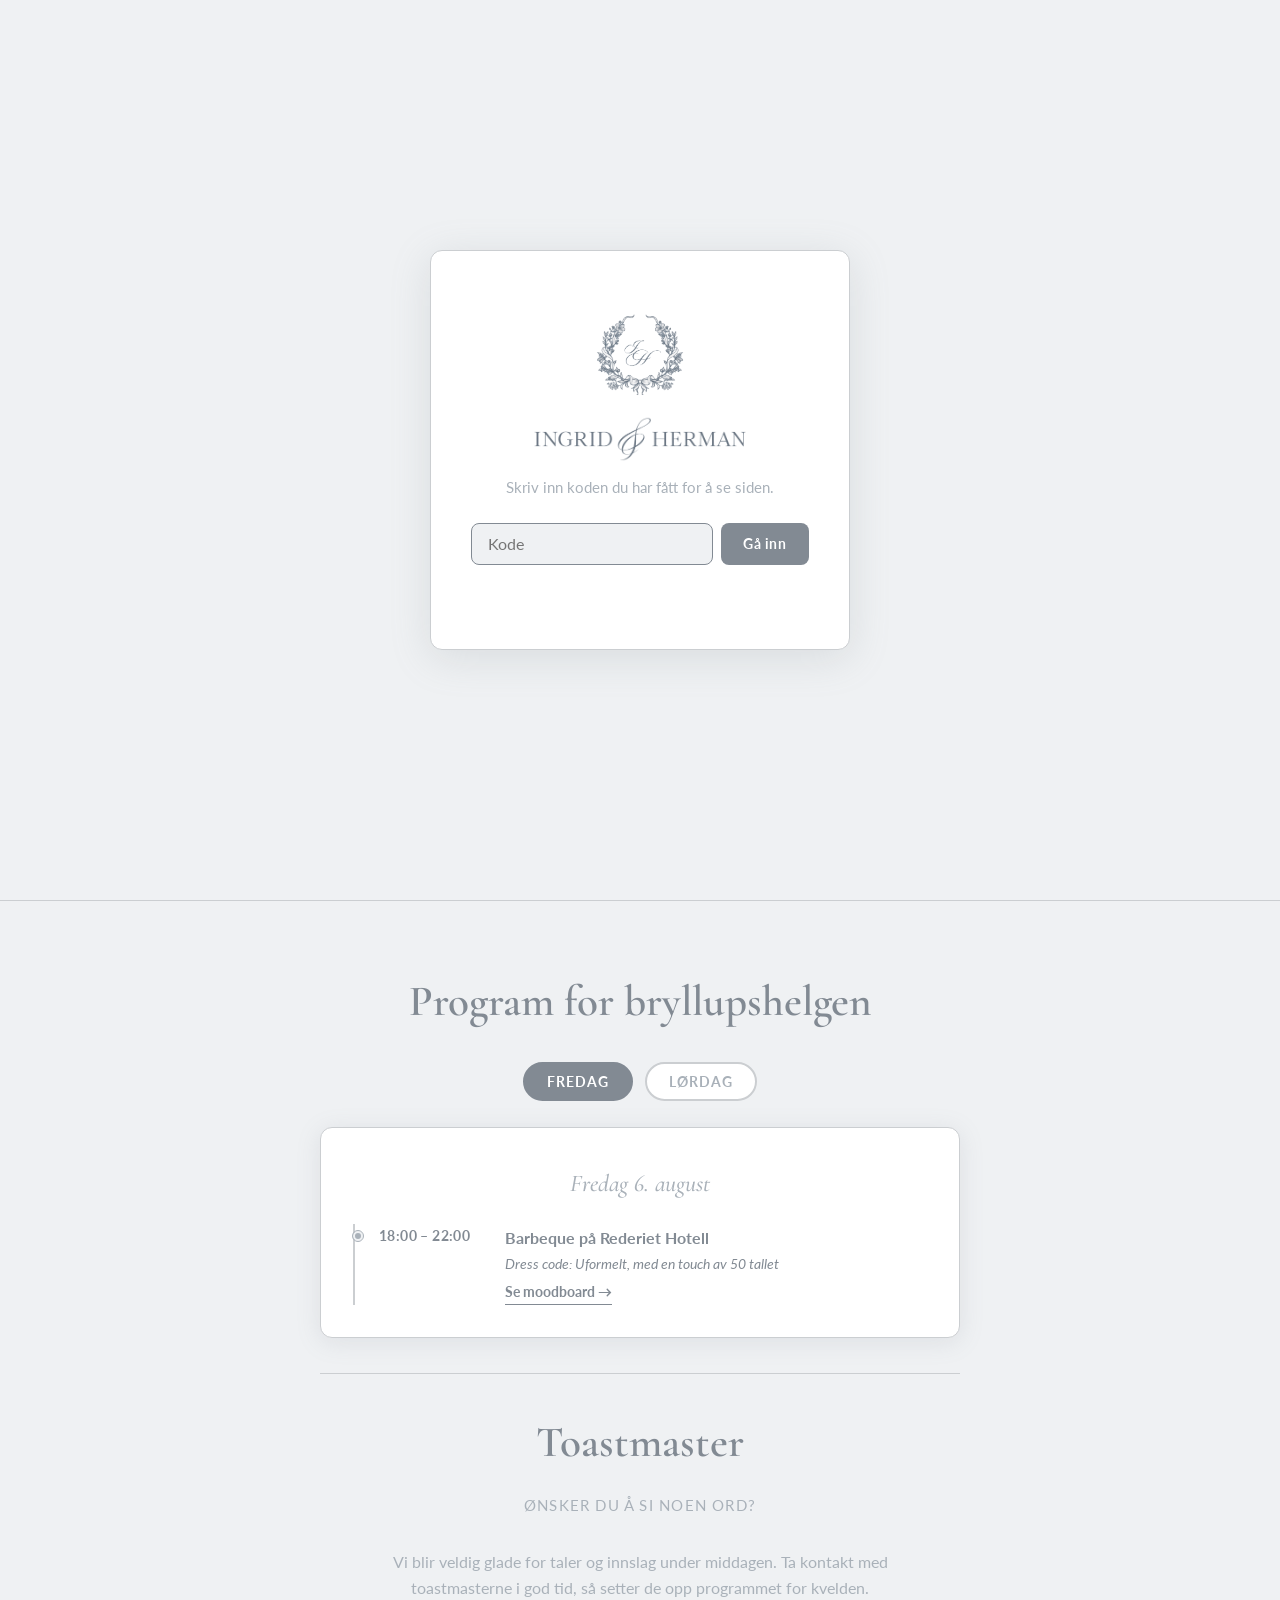
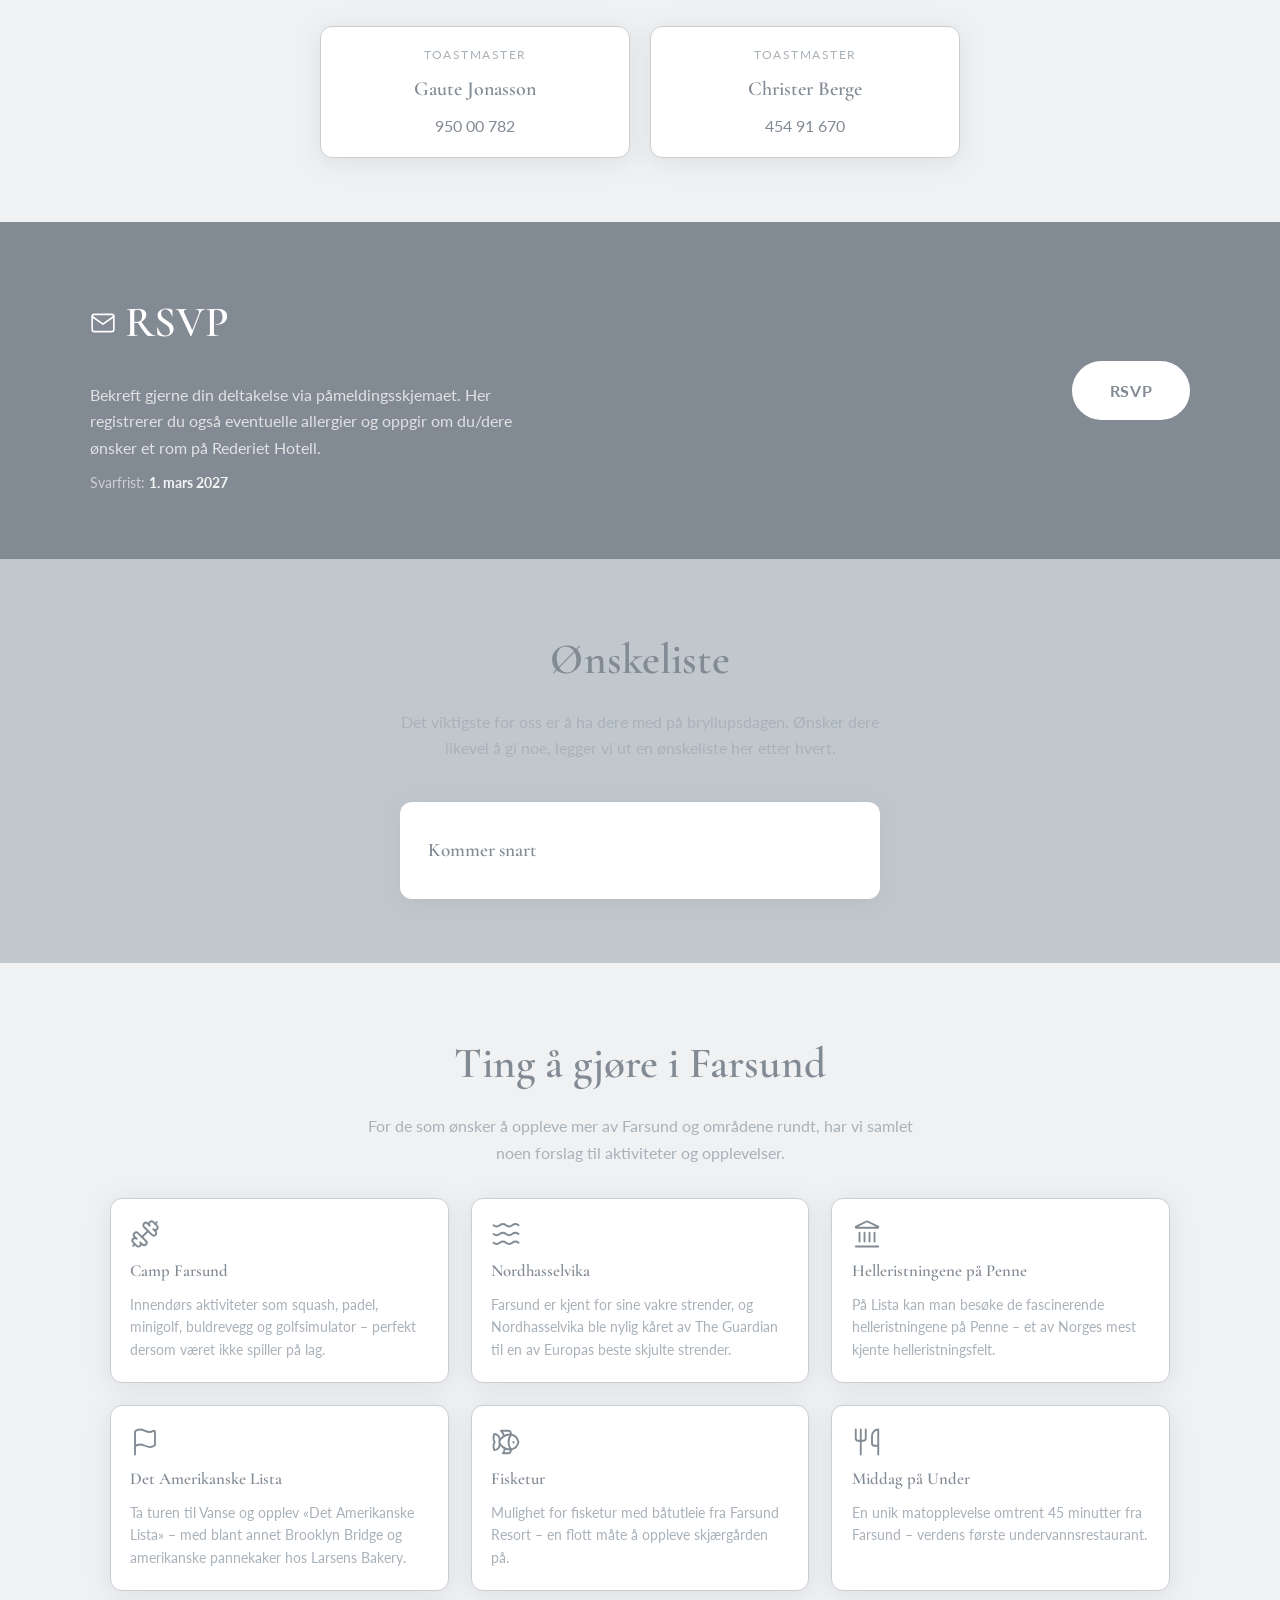
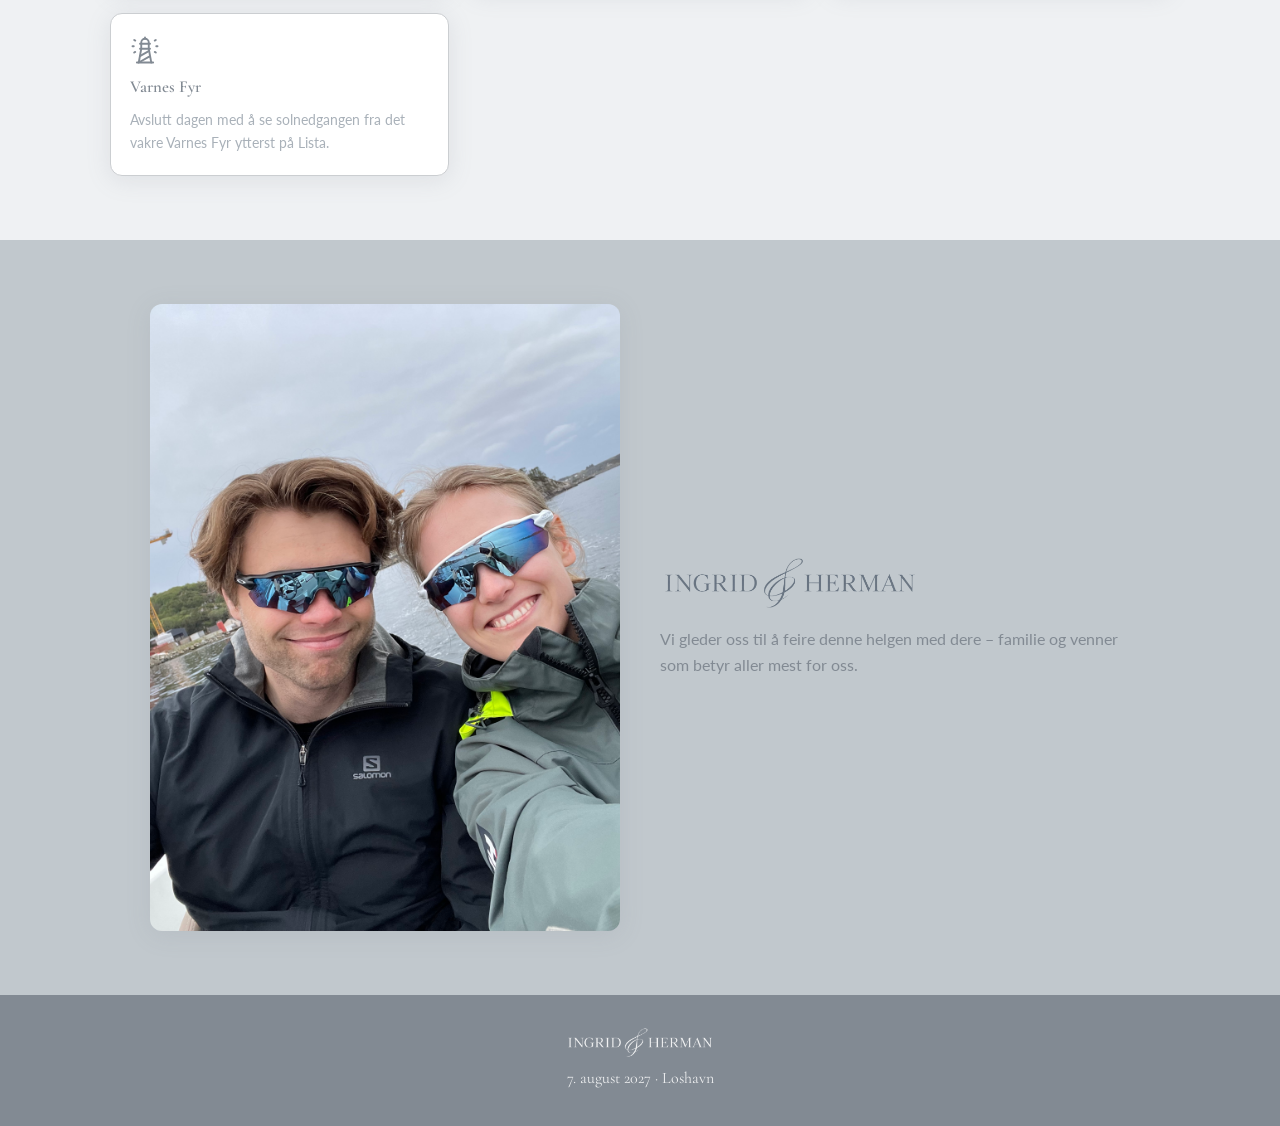
==== commit cc99179b: "Mobilopprydding: hero med introtekst, konsekvent spacing og Safari-fikser - Flytt introteksten inn i" ====
--- a/index.html
+++ b/index.html
@@ -40,7 +40,7 @@
 
   <!-- ======= HERO =======
        Monogram: images/Monogram_IH_2.png
-       Kun monogrammet skal vises her – fyller ~100vh av skjermen. -->
+       Monogram + introtekst – fyller første skjermbilde (100svh). -->
   <section class="hero">
     <div class="hero__inner">
       <img
@@ -50,22 +50,21 @@
         fetchpriority="high"
         decoding="async"
       />
-    </div>
-    <a href="#program" class="hero__scroll" aria-label="Scroll til program">
-      <span class="hero__scroll-icon">↓</span>
-    </a>
-  </section>
-
-  <!-- ======= PROGRAM (inkl. Toastmaster, Fredag, Lørdag) ======= -->
-  <section class="section program" id="program">
-    <div class="container">
-      <h2 class="section__title">Program for bryllupshelgen</h2>
-
-      <p class="program__intro">
+      <p class="hero__intro">
         Vi gifter oss i Farsund 7. august 2027, og håper at du/dere har mulighet til å tilbringe
         bryllupshelgen sammen med oss. Her finner dere mer detaljer om programmet for helgen.
         Vi gleder oss!
       </p>
+    </div>
+    <a href="#program" class="hero__scroll" aria-label="Scroll til program">
+      <span class="hero__scroll-icon">↓</span>
+    </a>
+  </section>
+
+  <!-- ======= PROGRAM (inkl. Toastmaster, Fredag, Lørdag) ======= -->
+  <section class="section program" id="program">
+    <div class="container">
+      <h2 class="section__title program__title">Program for bryllupshelgen</h2>
 
       <div class="tabs" role="tablist" aria-label="Programdager">
         <button class="tab tab--active" role="tab" aria-selected="true"  aria-controls="fredag" data-day="fredag">Fredag</button>
@@ -183,7 +182,6 @@
   <section class="section aktiviteter" id="aktiviteter">
     <div class="container">
       <h2 class="section__title">Ting å gjøre i Farsund</h2>
-      <p class="section__subtitle">For de som vil oppleve litt mer</p>
       <p class="aktiviteter__intro">
         For de som ønsker å oppleve mer av Farsund og områdene rundt, har vi samlet noen forslag
         til aktiviteter og opplevelser.
--- a/css/style.css
+++ b/css/style.css
@@ -18,11 +18,21 @@
 
   --font-serif: 'Cormorant Garamond', Georgia, serif;
   --font-sans:  'Lato', system-ui, sans-serif;
+
+  /* Vertikal luft i toppen/bunnen av hver hovedseksjon.
+     Avstand mellom to seksjoner = 2 × --section-y. */
+  --section-y:  80px;
+  /* Innrykk for tidslinjen i programmet (linje → tekst) */
+  --tl-indent:  1.5rem;
 }
 
 *, *::before, *::after { box-sizing: border-box; margin: 0; padding: 0; }
 
-html { scroll-behavior: smooth; }
+html {
+  scroll-behavior: smooth;
+  -webkit-text-size-adjust: 100%; /* hindrer at iOS Safari forstørrer tekst i liggende modus */
+  text-size-adjust: 100%;
+}
 
 body {
   font-family: var(--font-sans);
@@ -30,6 +40,8 @@
   color: var(--text);
   line-height: 1.7;
   font-size: 16px;
+  overflow-x: clip; /* sikkerhetsnett mot horisontal scroll (clip bryter ikke position: sticky) */
+  -webkit-tap-highlight-color: transparent;
 }
 
 img { display: block; max-width: 100%; height: auto; }
@@ -46,7 +58,7 @@
   margin-inline: auto;
 }
 
-.section { padding: 80px 0; }
+.section { padding: var(--section-y) 0; }
 
 .section__title {
   font-family: var(--font-serif);
@@ -73,18 +85,15 @@
    =========================== */
 .hero {
   position: relative;
-  width: 100vw;
-  max-width: none;
-  margin-left: calc(50% - 50vw);
-  margin-right: calc(50% - 50vw);
-  min-height: 100vh;
-  min-height: 100svh;
+  width: 100%;
+  min-height: 100vh;  /* fallback for eldre nettlesere */
+  min-height: 100svh; /* iOS Safari: fast høyde som ikke hopper når adressefeltet vises/skjules */
   display: flex;
   flex-direction: column;
   align-items: center;
   justify-content: center;
   text-align: center;
-  padding: 3rem 1.5rem;
+  padding: 3rem 1.5rem 4.5rem; /* ekstra bunnluft reservert til scroll-pilen */
   background: var(--cream);
 }
 
@@ -99,9 +108,28 @@
   height: auto;
 }
 
+.hero__intro {
+  max-width: 560px;
+  margin-top: 1rem;
+  color: var(--text-light);
+  font-size: 1rem;
+  line-height: 1.8;
+}
+
 @media (max-width: 640px) {
-  .hero { padding: 2.5rem 1.25rem; }
-  .hero__monogram { width: 80vw; }
+  .hero { padding: 1.5rem 1.25rem 4rem; }
+  /* Monogrammet begrenses også av skjermhøyden, slik at monogram + tekst
+     får plass på første skjermbilde også på små iPhones. */
+  .hero__monogram {
+    width: min(88vw, 360px);
+    width: min(88vw, 360px, 50svh);
+  }
+  .hero__intro {
+    max-width: 22rem;
+    margin-top: .5rem; /* monogram-bildet har selv luft i bunnen */
+    font-size: .98rem;
+    line-height: 1.75;
+  }
 }
 
 /* Scroll-pil */
@@ -130,24 +158,12 @@
 /* ===========================
    PROGRAM / TABS
    =========================== */
-.intro-seksjon {
-  background: var(--beige);
-  padding: 56px 0;
-}
-
 .program {
   background: var(--cream);
   border-top: 1px solid var(--detail);
 }
 
-.program__intro {
-  max-width: 620px;
-  margin: 0 auto 2.5rem;
-  text-align: center;
-  color: var(--text-light);
-  font-size: 1rem;
-  line-height: 1.8;
-}
+.program__title { margin-bottom: 1.5rem; }
 
 .program__toastmaster {
   max-width: 640px;
@@ -176,12 +192,16 @@
   background: var(--white);
   color: var(--text-light);
   cursor: pointer;
+  -webkit-appearance: none;
+  appearance: none;
   transition: all var(--transition);
 }
 
-.tab:hover {
-  border-color: var(--brown);
-  color: var(--brown);
+@media (hover: hover) {
+  .tab:hover {
+    border-color: var(--brown);
+    color: var(--brown);
+  }
 }
 
 .tab--active {
@@ -213,20 +233,11 @@
   text-align: center;
 }
 
-.day-panel__intro {
-  color: var(--text);
-  font-size: .97rem;
-  line-height: 1.75;
-  max-width: 560px;
-  margin: 0 auto 1rem;
-  text-align: center;
-}
-
 /* Tidslinje */
 .schedule {
   list-style: none;
   border-left: 2px solid var(--detail);
-  padding-left: 1.5rem;
+  padding-left: var(--tl-indent);
   display: flex;
   flex-direction: column;
   gap: 1.5rem;
@@ -242,7 +253,7 @@
 .schedule__item::before {
   content: '';
   position: absolute;
-  left: -1.6rem;
+  left: calc(-1 * var(--tl-indent) - .1rem);
   top: .45rem;
   width: 10px;
   height: 10px;
@@ -266,6 +277,7 @@
   display: flex;
   flex-direction: column;
   gap: .15rem;
+  min-width: 0; /* lar lange tekster bryte i stedet for å presse ut av kortet */
 }
 
 .schedule__info strong {
@@ -275,19 +287,6 @@
   display: flex;
   align-items: center;
   gap: .4rem;
-}
-
-.schedule__icon {
-  font-size: 1rem;
-  line-height: 1;
-  flex-shrink: 0;
-}
-
-.schedule__icon--flag svg {
-  display: block;
-  width: 1.15em;
-  height: auto;
-  border-radius: 2px;
 }
 
 .schedule__info span {
@@ -416,10 +415,6 @@
 
 .toastmaster__tlf:hover { border-bottom-color: var(--brown); }
 
-@media (max-width: 640px) {
-  .toastmaster__grid { grid-template-columns: 1fr; }
-}
-
 /* ===========================
    ØNSKELISTE
    =========================== */
@@ -523,51 +518,6 @@
 }
 
 /* ===========================
-   STEDET
-   =========================== */
-.place { padding: 0; }
-
-.place__img-wrap {
-  position: relative;
-  max-height: 480px;
-  overflow: hidden;
-}
-
-.place__img {
-  width: 100%;
-  height: 480px;
-  object-fit: cover;
-  object-position: center;
-}
-
-.place__overlay {
-  position: absolute;
-  inset: 0;
-  background: linear-gradient(to top, rgba(130,138,147,.72) 0%, transparent 60%);
-  display: flex;
-  flex-direction: column;
-  justify-content: flex-end;
-  align-items: center;
-  text-align: center;
-  padding: 2.5rem 1.5rem;
-  color: var(--white);
-}
-
-.place__overlay h2 {
-  font-family: var(--font-serif);
-  font-size: clamp(2rem, 6vw, 3.2rem);
-  font-weight: 600;
-  margin-bottom: .5rem;
-}
-
-.place__overlay p {
-  font-size: .95rem;
-  opacity: .88;
-  max-width: 480px;
-  line-height: 1.6;
-}
-
-/* ===========================
    TING Å GJØRE
    =========================== */
 .aktiviteter { background: var(--cream); }
@@ -599,9 +549,12 @@
   transition: transform var(--transition), box-shadow var(--transition);
 }
 
-.aktivitet-kort:hover {
-  transform: translateY(-3px);
-  box-shadow: 0 8px 32px rgba(130,138,147,.22);
+/* Kun på enheter med ekte hover – unngår at kort "henger" løftet etter trykk på iPhone */
+@media (hover: hover) {
+  .aktivitet-kort:hover {
+    transform: translateY(-3px);
+    box-shadow: 0 8px 32px rgba(130,138,147,.22);
+  }
 }
 
 .aktivitet-kort__ikon {
@@ -747,15 +700,68 @@
    RESPONSIV – MOBIL
    =========================== */
 @media (max-width: 640px) {
-  .section { padding: 48px 0; }
-
-  .tabs { gap: .5rem; }
-  .tab  { font-size: .8rem; padding: .45rem 1rem; }
-
-  .day-panel { padding: 1.5rem 1.25rem 1.25rem; }
-
-  .schedule__item { flex-direction: column; gap: .2rem; }
-  .schedule__time { min-width: unset; }
+  :root {
+    --section-y: 56px;  /* 2 × 56 = 112px mellom hovedseksjoner */
+    --tl-indent: 1.25rem;
+  }
+
+  /* Fast sidemarg på 20px på alle mobilbredder (320–640px) */
+  .container { width: min(720px, 100% - 40px); }
+
+  /* Overskrifter: mindre og med stram linjehøyde, pene linjebrudd */
+  .section__title {
+    font-size: clamp(1.9rem, 8vw, 2.35rem);
+    line-height: 1.2;
+    text-wrap: balance;
+  }
+  .section__subtitle { font-size: .85rem; margin-bottom: 2rem; }
+
+  /* Program */
+  .program__title { margin-bottom: 1.75rem; }
+
+  .tabs {
+    display: grid;
+    grid-template-columns: repeat(2, minmax(0, 8.5rem));
+    justify-content: center;
+  }
+  .tab {
+    width: 100%;
+    min-height: 44px;
+    font-size: .8rem;
+    padding: .55rem 1rem;
+  }
+
+  .day-panel { padding: 2rem 1.25rem 1.75rem; }
+  .day-panel__date { font-size: 1.35rem; line-height: 1.3; }
+
+  .schedule { gap: 1.75rem; }
+  .schedule__item { flex-direction: column; gap: .25rem; }
+  .schedule__time { min-width: unset; font-size: .8rem; }
+  .schedule__info strong { line-height: 1.45; }
+  .schedule__info span { line-height: 1.6; }
+
+  /* Toastmaster: egen tydelig bolk, samme luft som mellom seksjoner */
+  .program__toastmaster {
+    margin-top: var(--section-y);
+    padding-top: var(--section-y);
+  }
+  .toastmaster__grid {
+    grid-template-columns: 1fr;
+    max-width: 22rem;
+    margin-inline: auto;
+    gap: 1rem;
+  }
+  .toastmaster__kort { padding: 1.5rem 1.25rem; }
+
+  /* Introtekster i øvrige seksjoner */
+  .wishes__intro,
+  .aktiviteter__intro { margin-bottom: 2rem; }
+
+  /* Unngå enslige ord på siste linje i sentrerte tekster (ignoreres der det ikke støttes) */
+  .hero__intro,
+  .toastmaster__intro,
+  .wishes__intro,
+  .aktiviteter__intro { text-wrap: pretty; }
 
   /* Paret: én kolonne */
   .couple__inner {
@@ -1151,7 +1157,7 @@
   .container { width: min(1100px, 90%); }
 
   /* 2. Vertikal luft: mindre seksjonspadding (80px → 64px, -20%) */
-  .section { padding: 64px 0; }
+  :root { --section-y: 64px; }
 
   /* 3. Typografi: mindre, mer raffinerte overskrifter (-14%) */
   .section__title { font-size: 2.7rem; }
@@ -1159,11 +1165,9 @@
 
   /* 4. Program: smalere/mer lesbar tekstbredde, mindre luft rundt tittel */
   .program .container { max-width: 920px; }
-  .program__intro { margin-bottom: 2rem; }
   .program__toastmaster { margin-top: 2.2rem; padding-top: 2rem; }
   .tabs { margin-bottom: 1.6rem; }
   .day-panel__date { margin-bottom: 1.2rem; }
-  .day-panel__intro { margin-bottom: .8rem; }
 
   /* 5. Toastmaster (i Program): lavere kort */
   .toastmaster__intro { margin-bottom: 1.5rem; }
--- a/css/passord.css
+++ b/css/passord.css
@@ -7,6 +7,7 @@
   align-items: center;
   justify-content: center;
   padding: 1rem;
+  overflow-y: auto; /* kortet kan scrolles når iOS-tastaturet er oppe */
 }
 
 .passord-overlay.skjult {
@@ -60,6 +61,7 @@
 
 .passord-felt {
   flex: 1;
+  min-width: 0; /* input har ellers en innebygd minstebredde som sprenger kortet på smale skjermer */
   font-family: var(--font-sans);
   font-size: 1rem;
   padding: .65rem 1rem;
@@ -112,6 +114,11 @@
   opacity: 1;
 }
 
+@media (max-width: 480px) {
+  .passord-overlay { padding: 1.25rem; }
+  .passord-kort { padding: 2.25rem 1.5rem; }
+}
+
 @keyframes rist {
   0%, 100% { transform: translateX(0); }
   25%       { transform: translateX(-6px); }
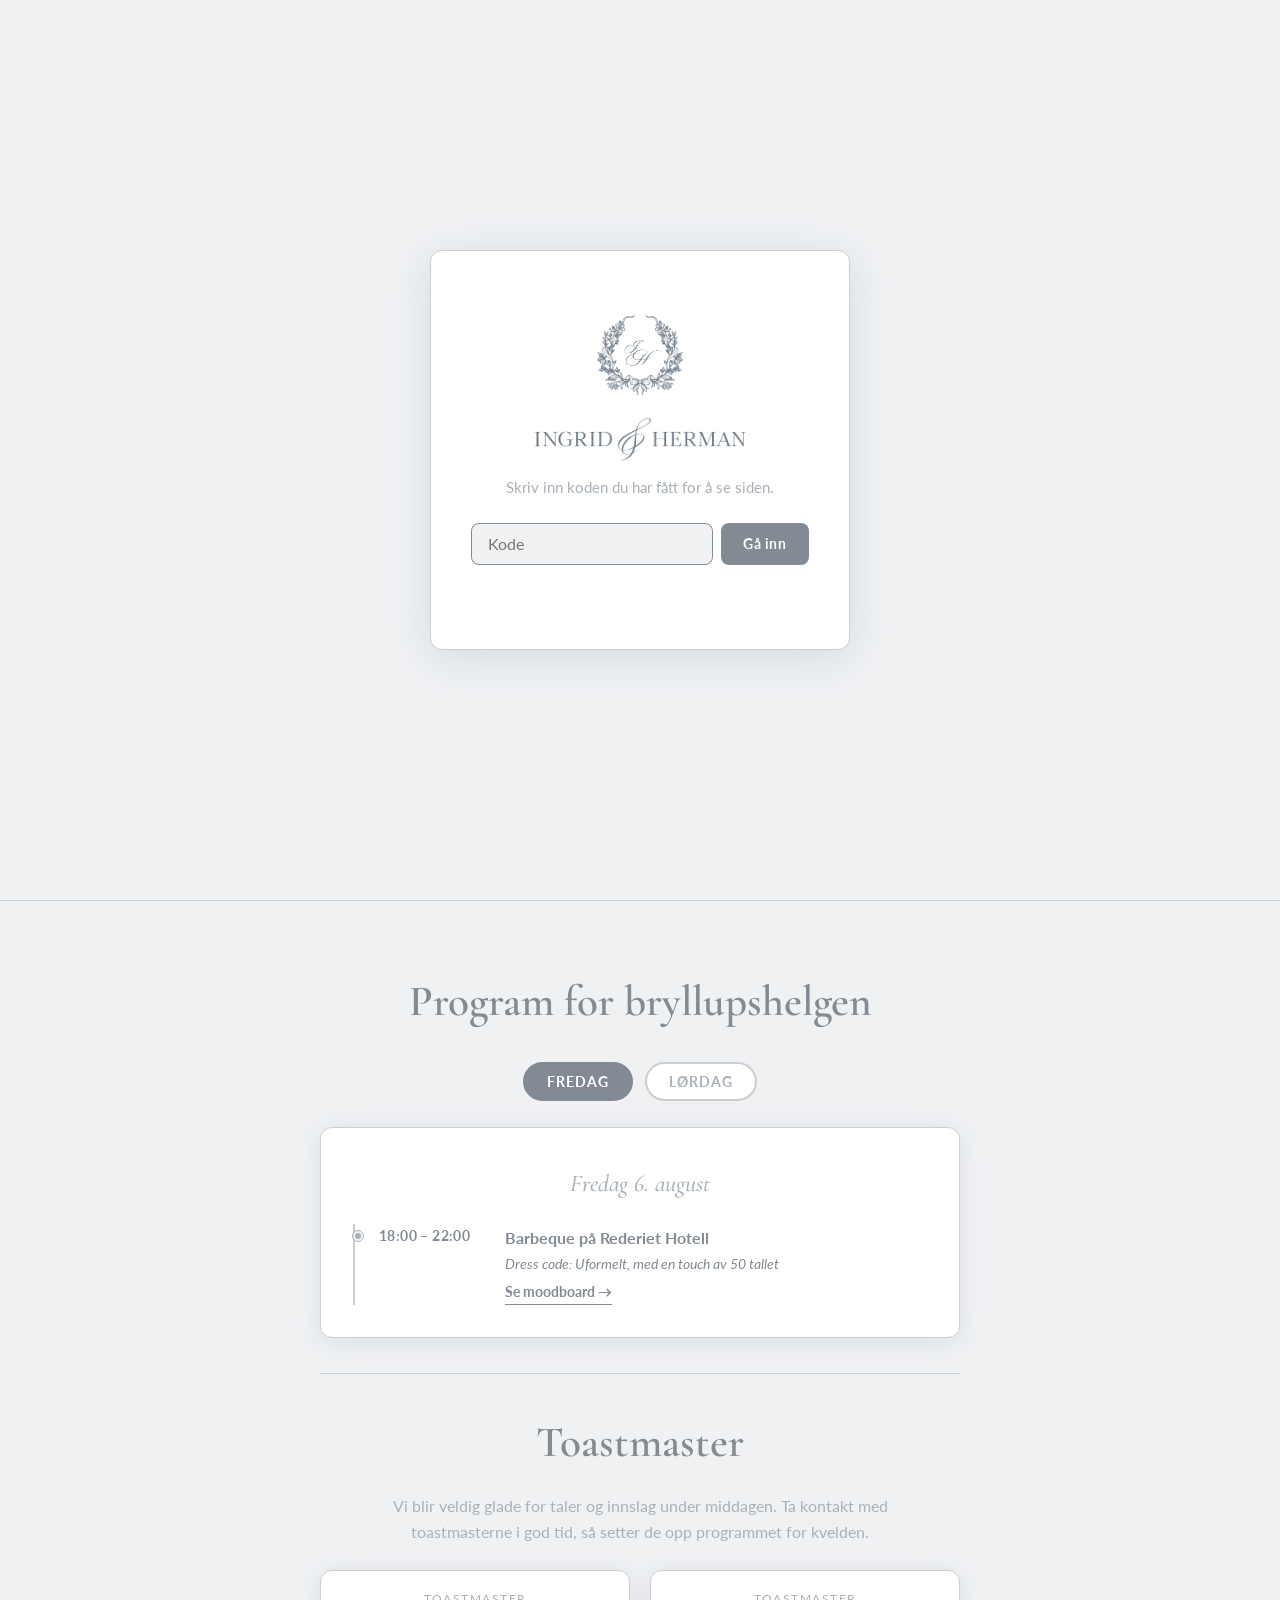
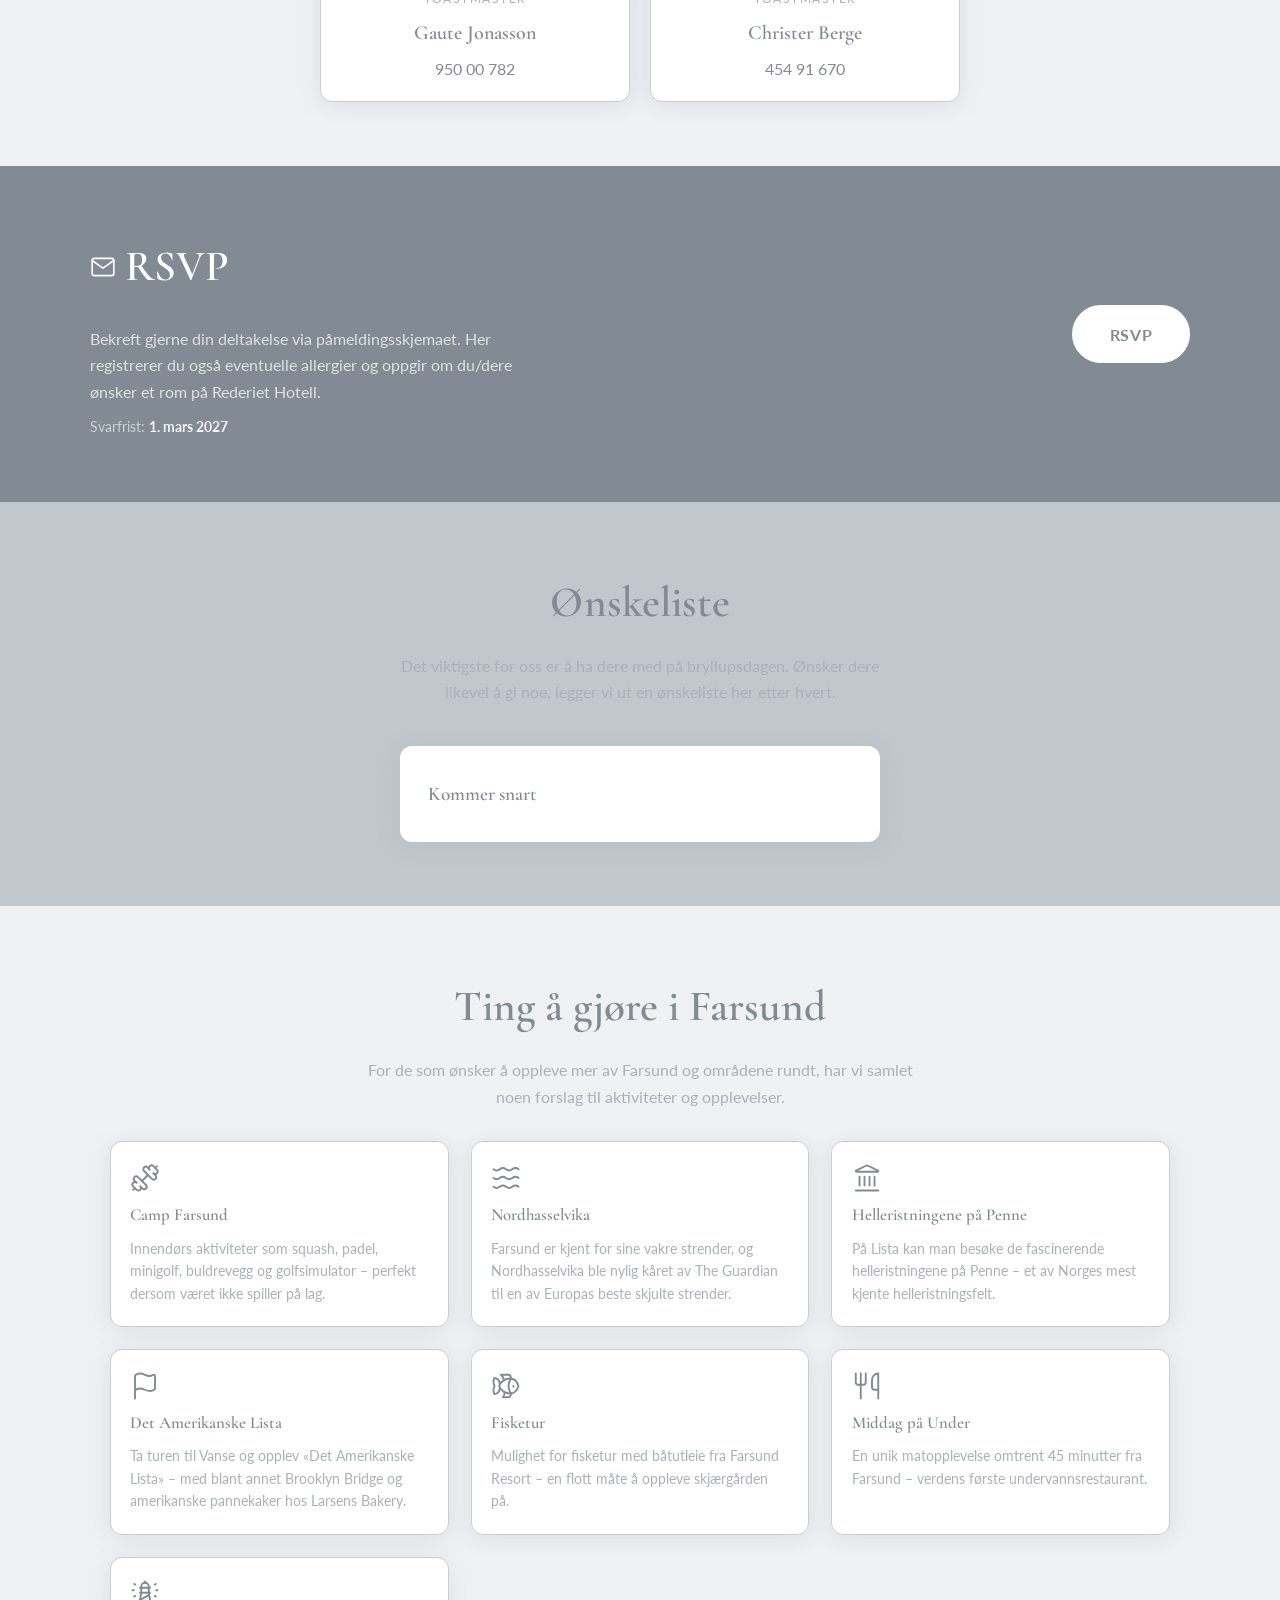
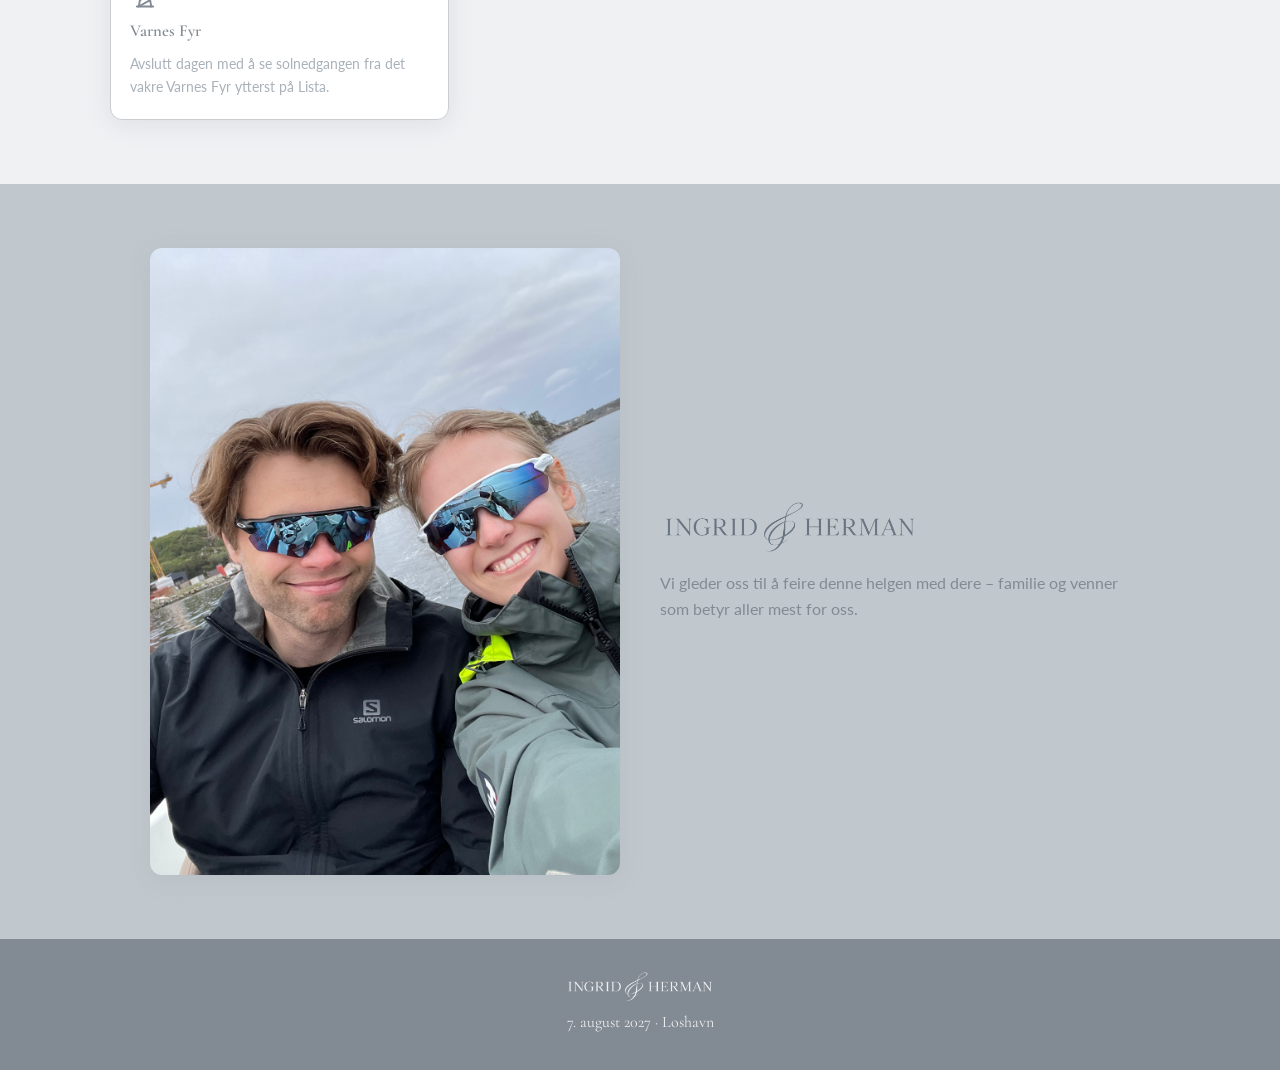
==== commit 77002b04: "Skjul programoverskriften på første skjerm i iPhone Safari, fjern Toastmaster-undertittel - Hero på " ====
--- a/index.html
+++ b/index.html
@@ -123,7 +123,6 @@
       <!-- Toastmaster: under fredag/lørdag-programmet -->
       <div class="toastmaster program__toastmaster">
         <h2 class="section__title">Toastmaster</h2>
-        <p class="section__subtitle">Ønsker du å si noen ord?</p>
         <p class="toastmaster__intro">
           Vi blir veldig glade for taler og innslag under middagen. Ta kontakt med toastmasterne
           i god tid, så setter de opp programmet for kvelden.
--- a/css/style.css
+++ b/css/style.css
@@ -71,15 +71,6 @@
 
 .section__title--left { text-align: left; }
 
-.section__subtitle {
-  text-align: center;
-  color: var(--text-light);
-  font-size: .95rem;
-  letter-spacing: .08em;
-  text-transform: uppercase;
-  margin-bottom: 2.5rem;
-}
-
 /* ===========================
    HERO
    =========================== */
@@ -117,7 +108,16 @@
 }
 
 @media (max-width: 640px) {
-  .hero { padding: 1.5rem 1.25rem 4rem; }
+  /* iPhone Safari: 100svh er høyden MED verktøylinjene synlige, men siden tegnes
+     helt ned til skjermkanten bak den (gjennomsiktige) nederste verktøylinjen.
+     Heroen dekker derfor hele skjermen (100lvh), mens innhold og pil holdes
+     innenfor den synlige delen ved å legge differansen (lvh − svh) til i bunnen. */
+  .hero {
+    min-height: 100vh;
+    min-height: 100lvh;
+    padding: 1.5rem 1.25rem 4rem;
+    padding-bottom: calc(4rem + 100lvh - 100svh);
+  }
   /* Monogrammet begrenses også av skjermhøyden, slik at monogram + tekst
      får plass på første skjermbilde også på små iPhones. */
   .hero__monogram {
@@ -714,7 +714,9 @@
     line-height: 1.2;
     text-wrap: balance;
   }
-  .section__subtitle { font-size: .85rem; margin-bottom: 2rem; }
+
+  /* Scroll-pilen holdes over Safari sin nederste verktøylinje (se .hero over) */
+  .hero__scroll { bottom: calc(1.5rem + 100lvh - 100svh); }
 
   /* Program */
   .program__title { margin-bottom: 1.75rem; }
@@ -1161,7 +1163,6 @@
 
   /* 3. Typografi: mindre, mer raffinerte overskrifter (-14%) */
   .section__title { font-size: 2.7rem; }
-  .section__subtitle { margin-bottom: 1.9rem; }
 
   /* 4. Program: smalere/mer lesbar tekstbredde, mindre luft rundt tittel */
   .program .container { max-width: 920px; }
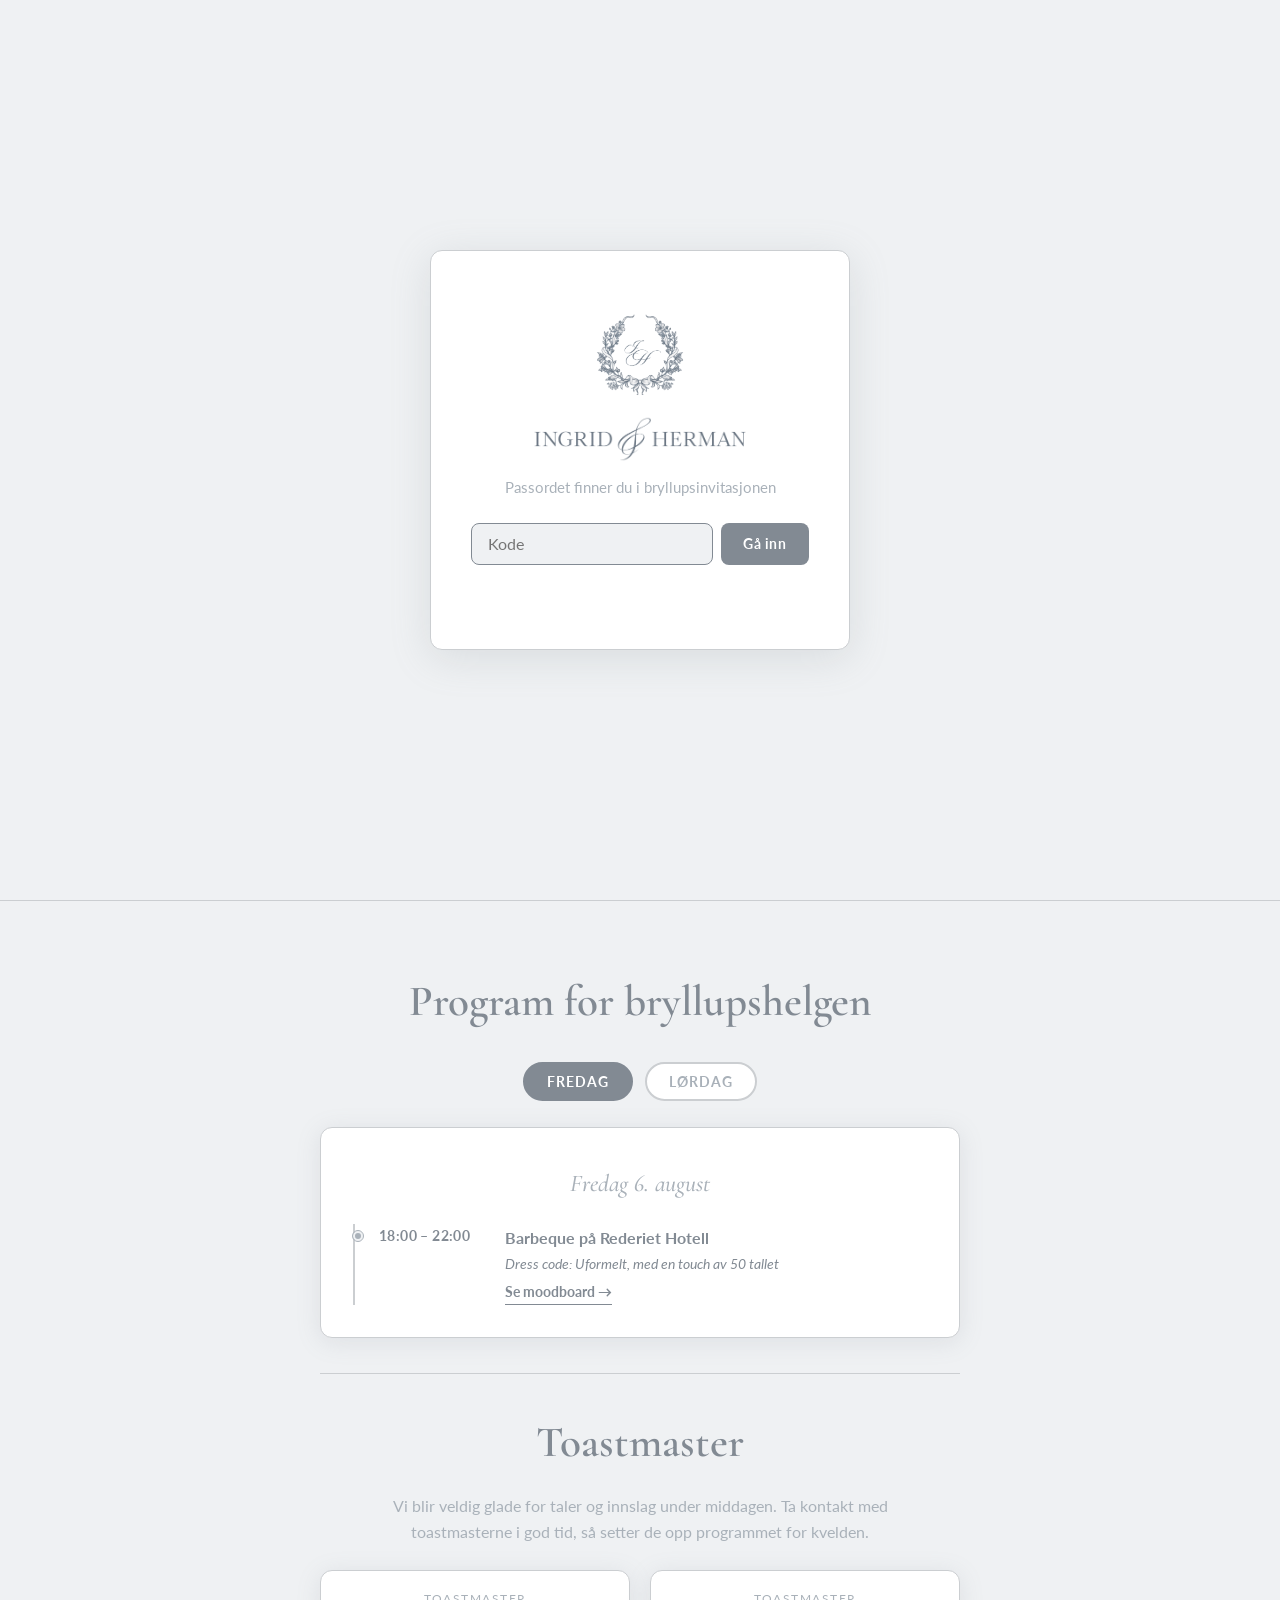
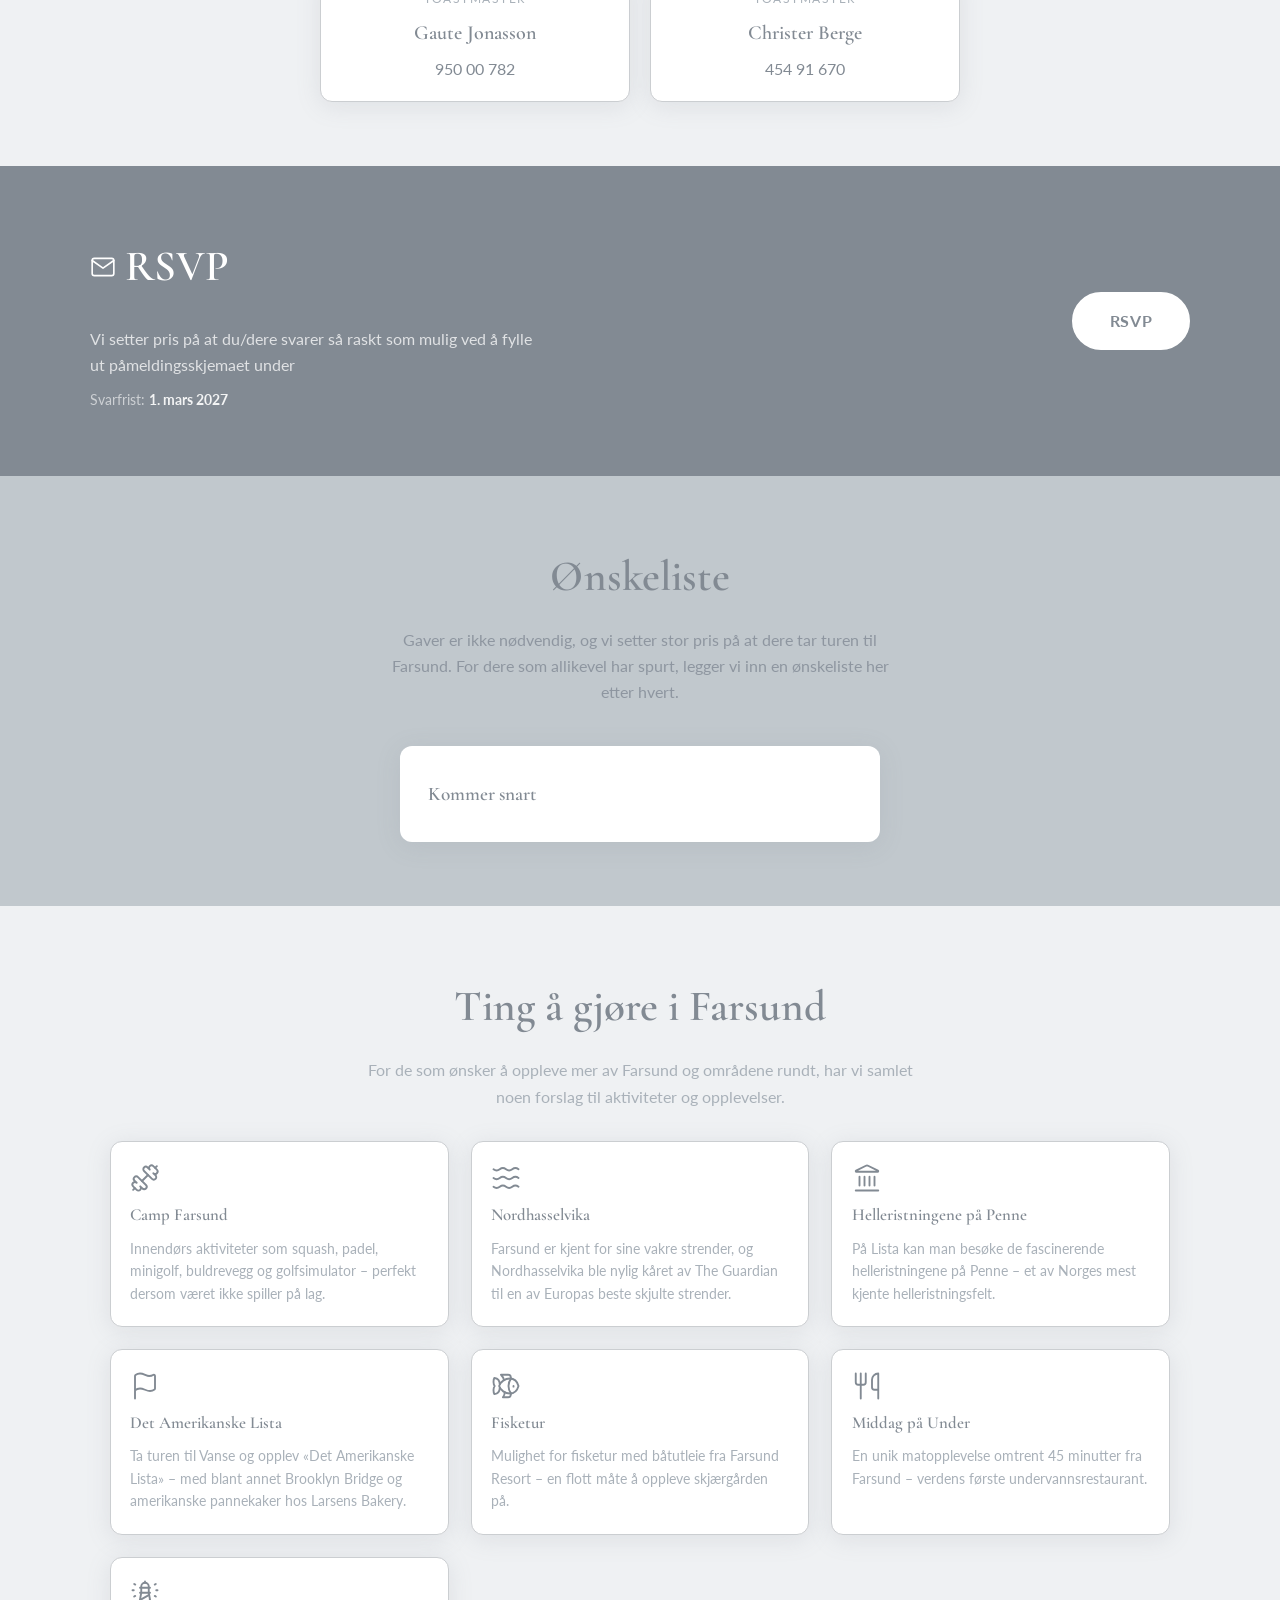
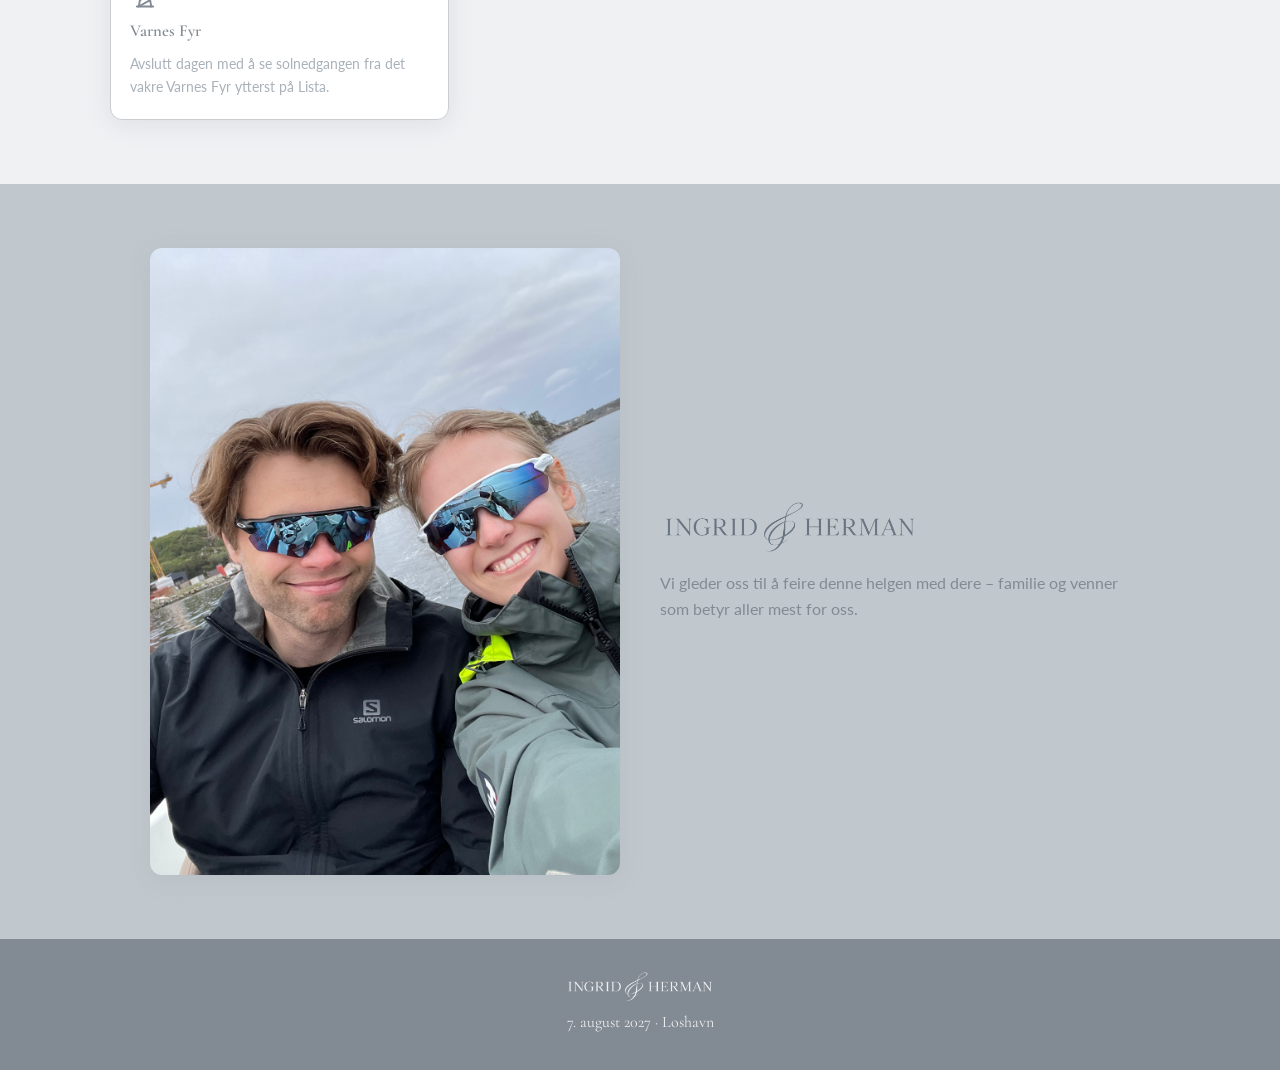
==== commit 2e9b1eac: "Oppdater tekster, mørkere ønskeliste-tekst og «kan ikke komme»-valg i RSVP Co-Authored-By: Claude Op" ====
--- a/index.html
+++ b/index.html
@@ -22,7 +22,7 @@
       <h1 class="passord-tittel">
         <img src="images/IngridOgHerman.png?v=2" alt="Ingrid &amp; Herman" class="passord-tittel__img" />
       </h1>
-      <p class="passord-tekst">Skriv inn koden du har fått for å se siden.</p>
+      <p class="passord-tekst">Passordet finner du i bryllupsinvitasjonen</p>
       <div class="passord-felt-wrap">
         <input
           class="passord-felt"
@@ -152,8 +152,8 @@
           RSVP
         </h2>
         <p>
-          Bekreft gjerne din deltakelse via påmeldingsskjemaet. Her registrerer du også
-          eventuelle allergier og oppgir om du/dere ønsker et rom på Rederiet Hotell.
+          Vi setter pris på at du/dere svarer så raskt som mulig ved å fylle ut
+          påmeldingsskjemaet under
         </p>
         <p class="rsvp-teaser__deadline">Svarfrist: <strong>1. mars 2027</strong></p>
       </div>
@@ -166,8 +166,8 @@
     <div class="container">
       <h2 class="section__title">Ønskeliste</h2>
       <p class="wishes__intro">
-        Det viktigste for oss er å ha dere med på bryllupsdagen. Ønsker dere likevel å gi noe,
-        legger vi ut en ønskeliste her etter hvert.
+        Gaver er ikke nødvendig, og vi setter stor pris på at dere tar turen til Farsund.
+        For dere som allikevel har spurt, legger vi inn en ønskeliste her etter hvert.
       </p>
       <div class="wishes__grid">
         <div class="wish-card">
--- a/css/style.css
+++ b/css/style.css
@@ -111,12 +111,16 @@
   /* iPhone Safari: 100svh er høyden MED verktøylinjene synlige, men siden tegnes
      helt ned til skjermkanten bak den (gjennomsiktige) nederste verktøylinjen.
      Heroen dekker derfor hele skjermen (100lvh), mens innhold og pil holdes
-     innenfor den synlige delen ved å legge differansen (lvh − svh) til i bunnen. */
+     innenfor den synlige delen ved å legge differansen (lvh − svh) til i bunnen.
+     --hero-buffer: ekstra høyde fordi Safari likevel viser noen piksler av neste
+     seksjon. Den legges også til i bunnluften og pilens plassering, slik at
+     innhold og pil står nøyaktig der de sto – bare heroen blir lengre. */
+  :root { --hero-buffer: 30px; }
   .hero {
-    min-height: 100vh;
-    min-height: 100lvh;
-    padding: 1.5rem 1.25rem 4rem;
-    padding-bottom: calc(4rem + 100lvh - 100svh);
+    min-height: calc(100vh + var(--hero-buffer));
+    min-height: calc(100lvh + var(--hero-buffer));
+    padding: 1.5rem 1.25rem calc(4rem + var(--hero-buffer));
+    padding-bottom: calc(4rem + var(--hero-buffer) + 100lvh - 100svh);
   }
   /* Monogrammet begrenses også av skjermhøyden, slik at monogram + tekst
      får plass på første skjermbilde også på små iPhones. */
@@ -424,7 +428,7 @@
   text-align: center;
   max-width: 520px;
   margin: 0 auto 2.5rem;
-  color: var(--text-light);
+  color: #8E96A0; /* mørkere enn --text-light for kontrast mot beige, litt lysere enn overskriften */
   font-size: .97rem;
 }
 
@@ -716,7 +720,7 @@
   }
 
   /* Scroll-pilen holdes over Safari sin nederste verktøylinje (se .hero over) */
-  .hero__scroll { bottom: calc(1.5rem + 100lvh - 100svh); }
+  .hero__scroll { bottom: calc(1.5rem + var(--hero-buffer) + 100lvh - 100svh); }
 
   /* Program */
   .program__title { margin-bottom: 1.75rem; }
@@ -763,7 +767,8 @@
   .hero__intro,
   .toastmaster__intro,
   .wishes__intro,
-  .aktiviteter__intro { text-wrap: pretty; }
+  .aktiviteter__intro,
+  .rsvp-teaser__text p { text-wrap: pretty; }
 
   /* Paret: én kolonne */
   .couple__inner {
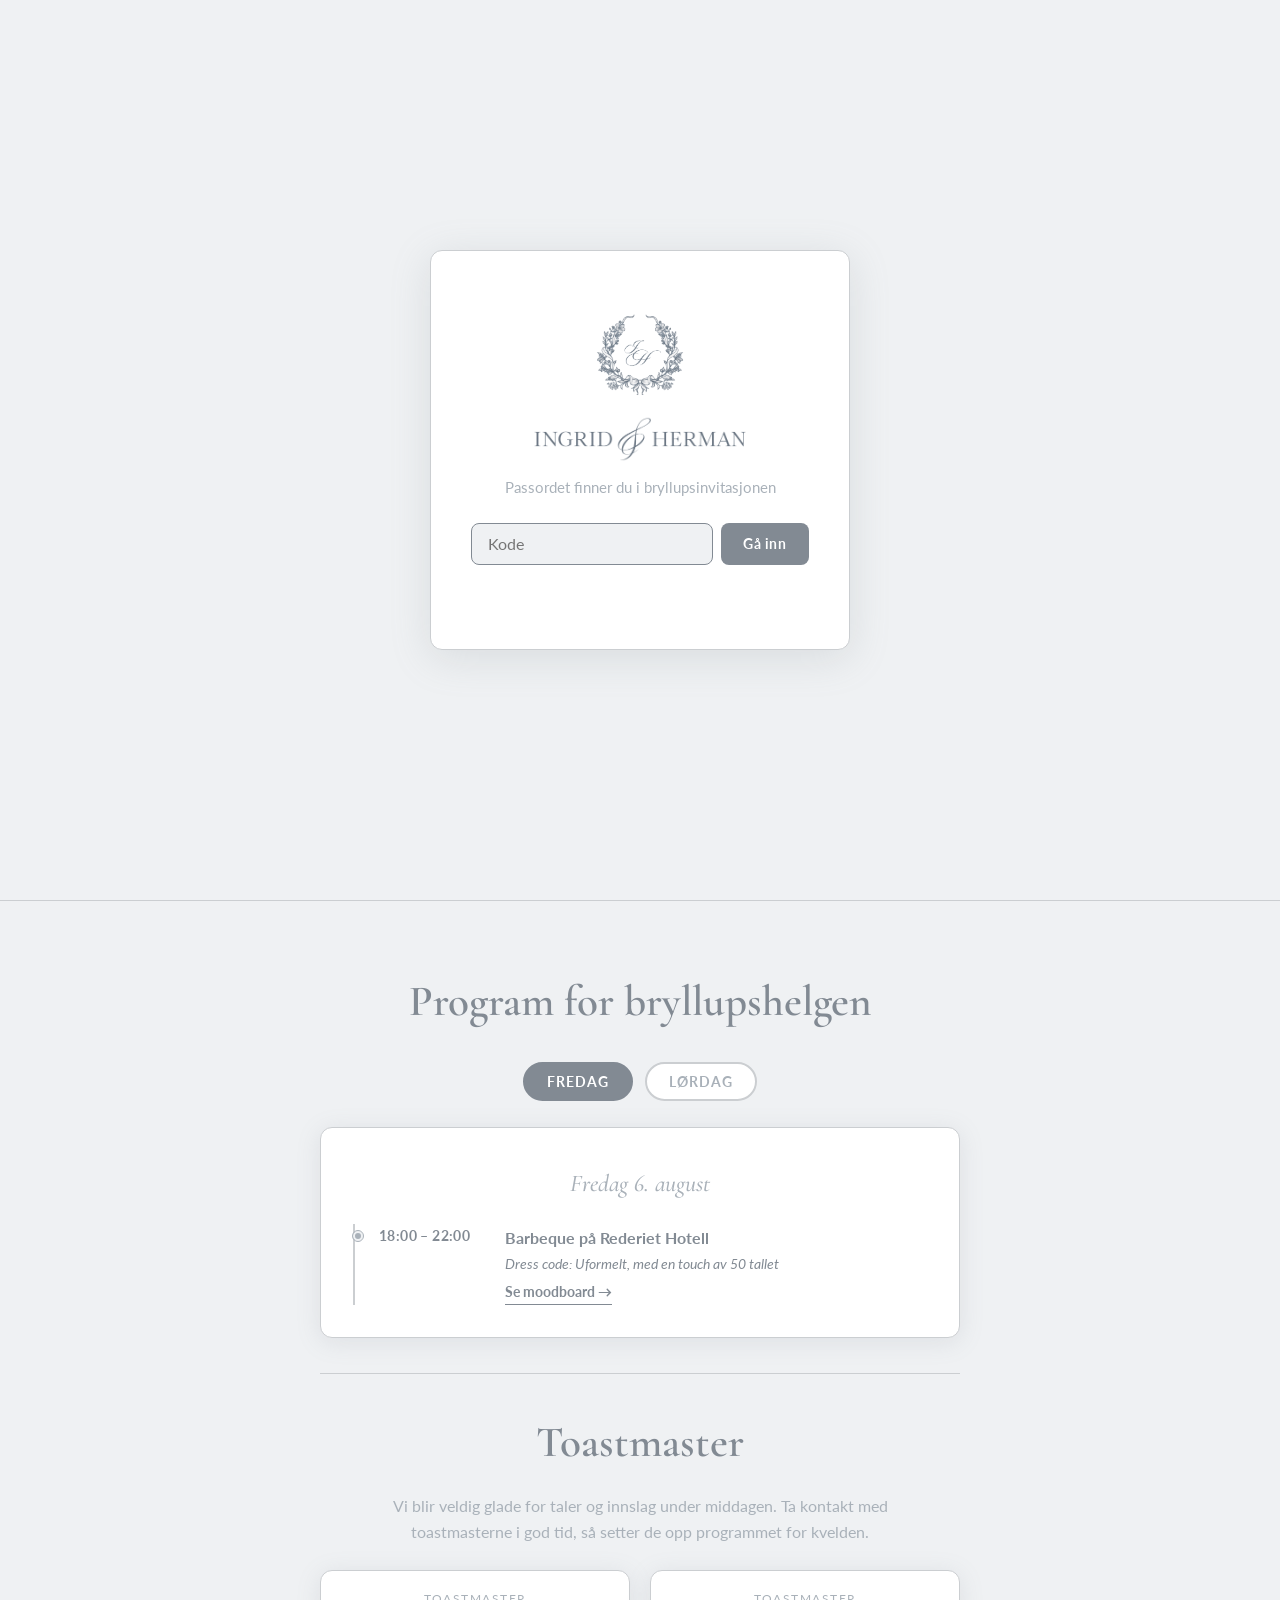
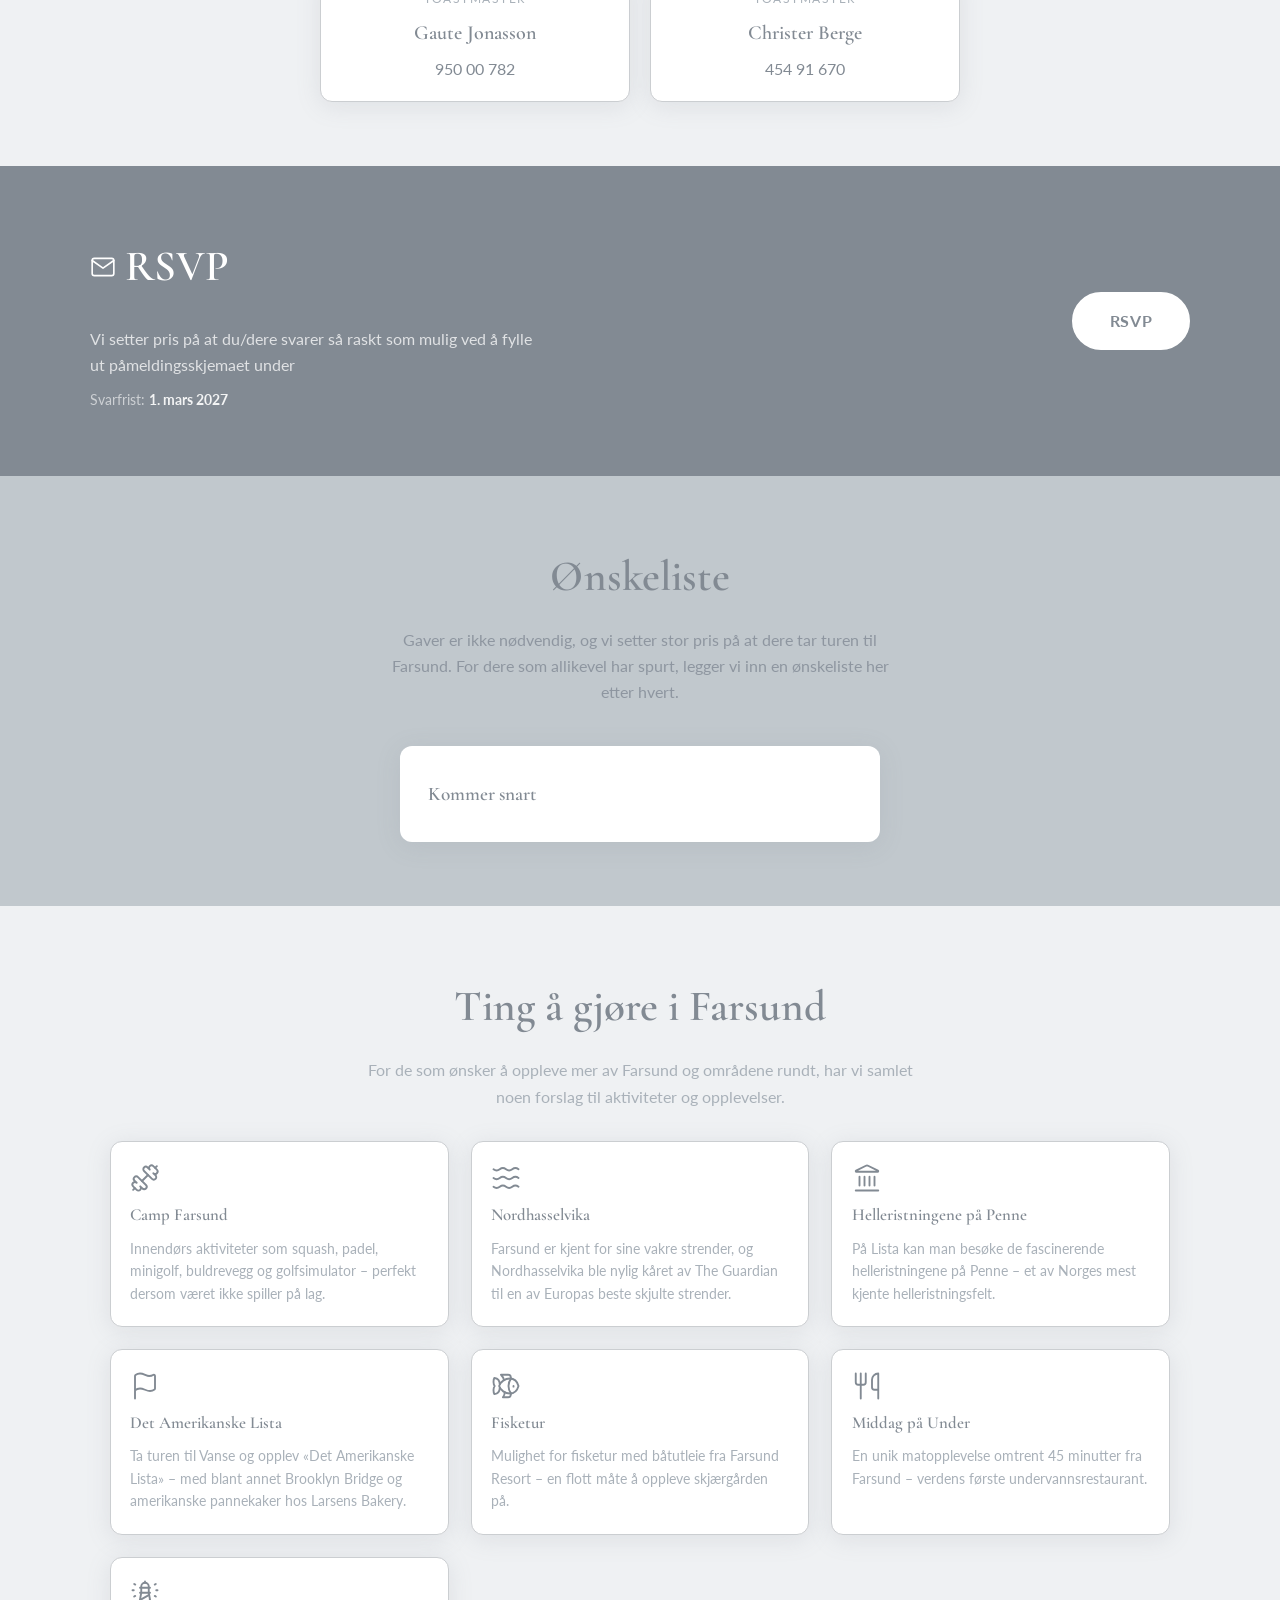
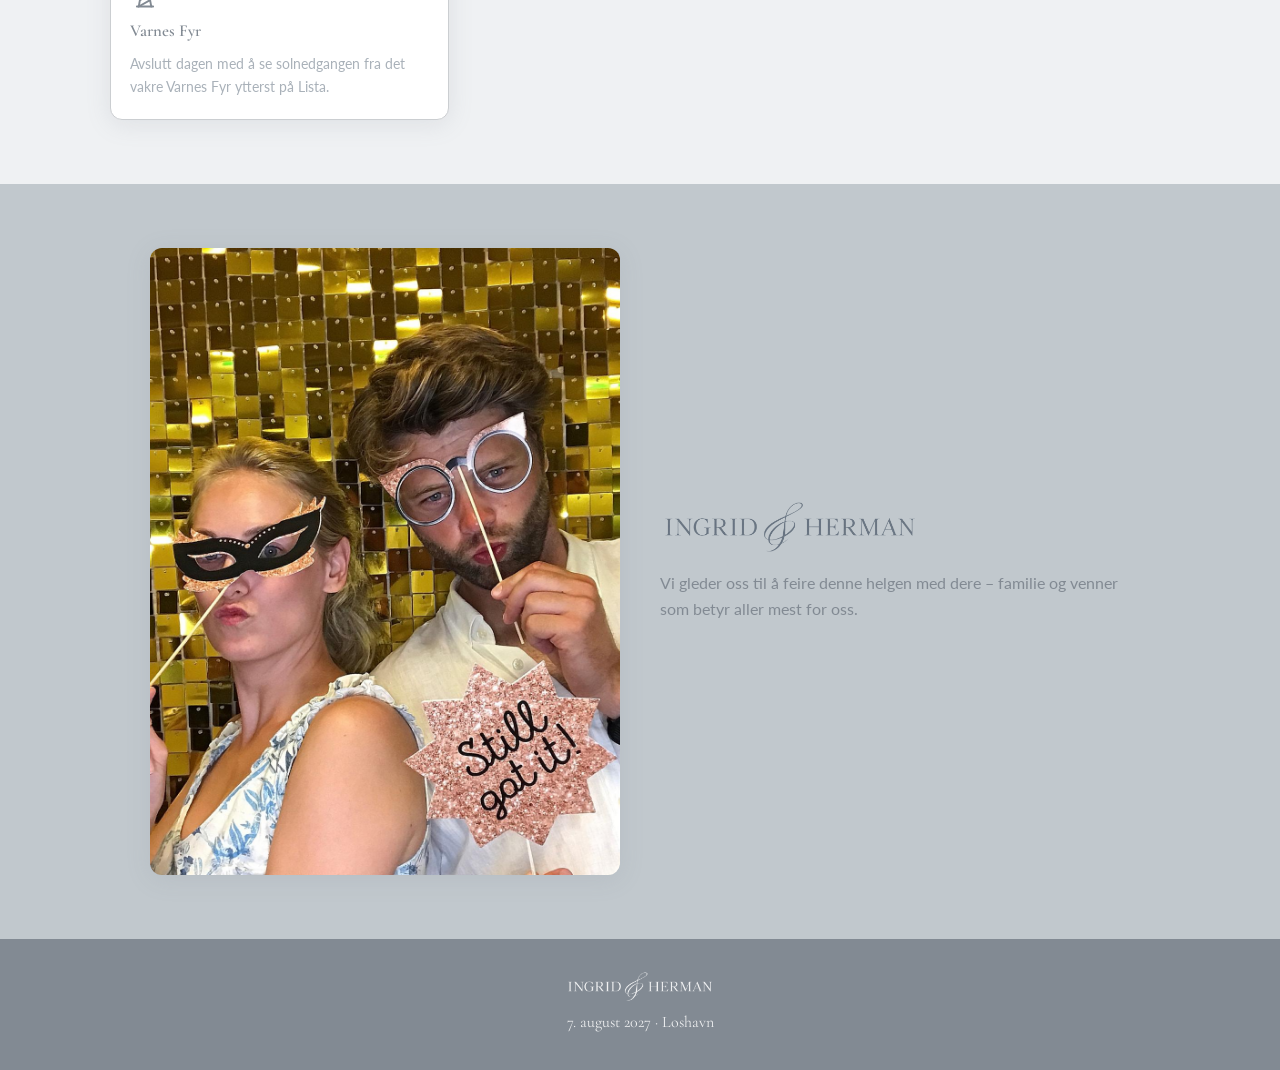
==== commit 64f13599: "Bytt parbilde på forsiden Co-Authored-By: Claude Opus 5.5 <noreply@anthropic.com>" ====
--- a/index.html
+++ b/index.html
@@ -254,7 +254,7 @@
     <div class="container couple__inner">
       <div class="couple__img-wrap">
         <img
-          src="images/IMG_3572.jpg"
+          src="images/bildePartyMainPage.jpeg"
           alt="Ingrid og Herman"
           class="couple__img"
           loading="lazy"
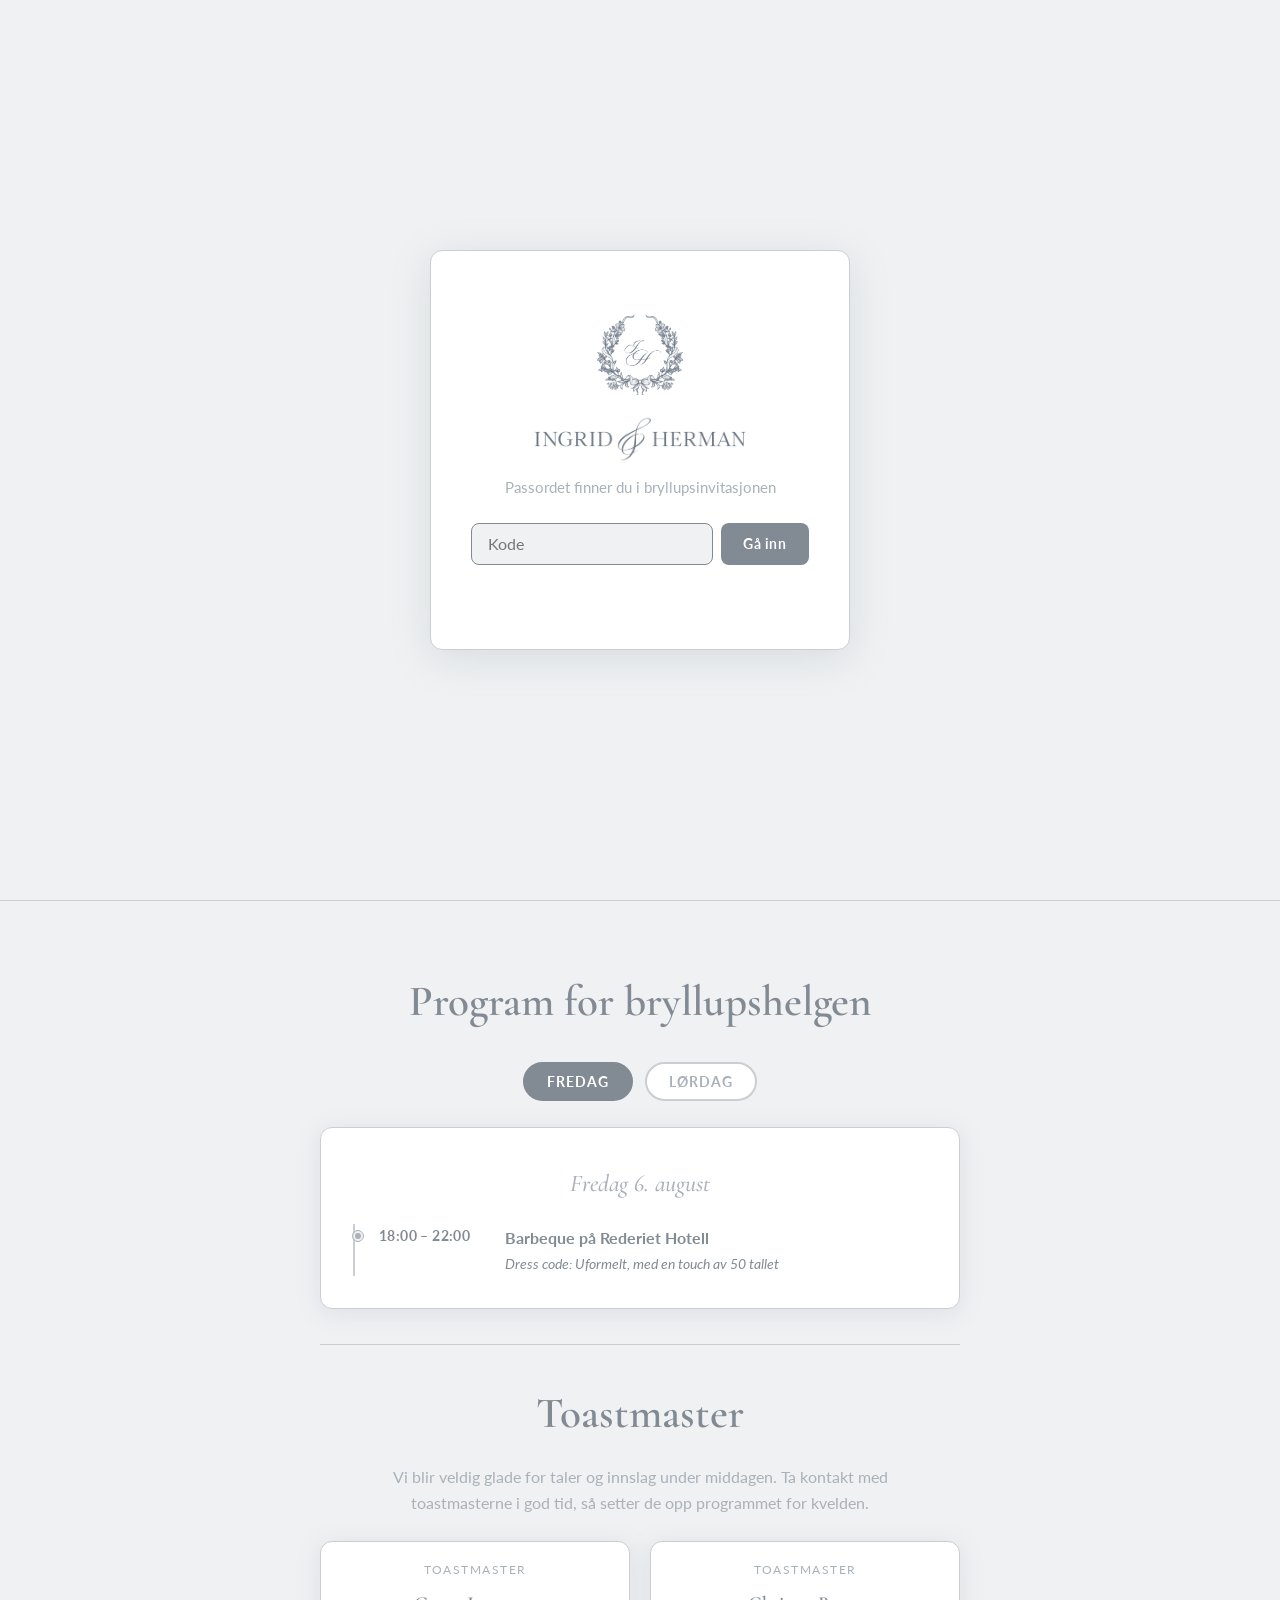
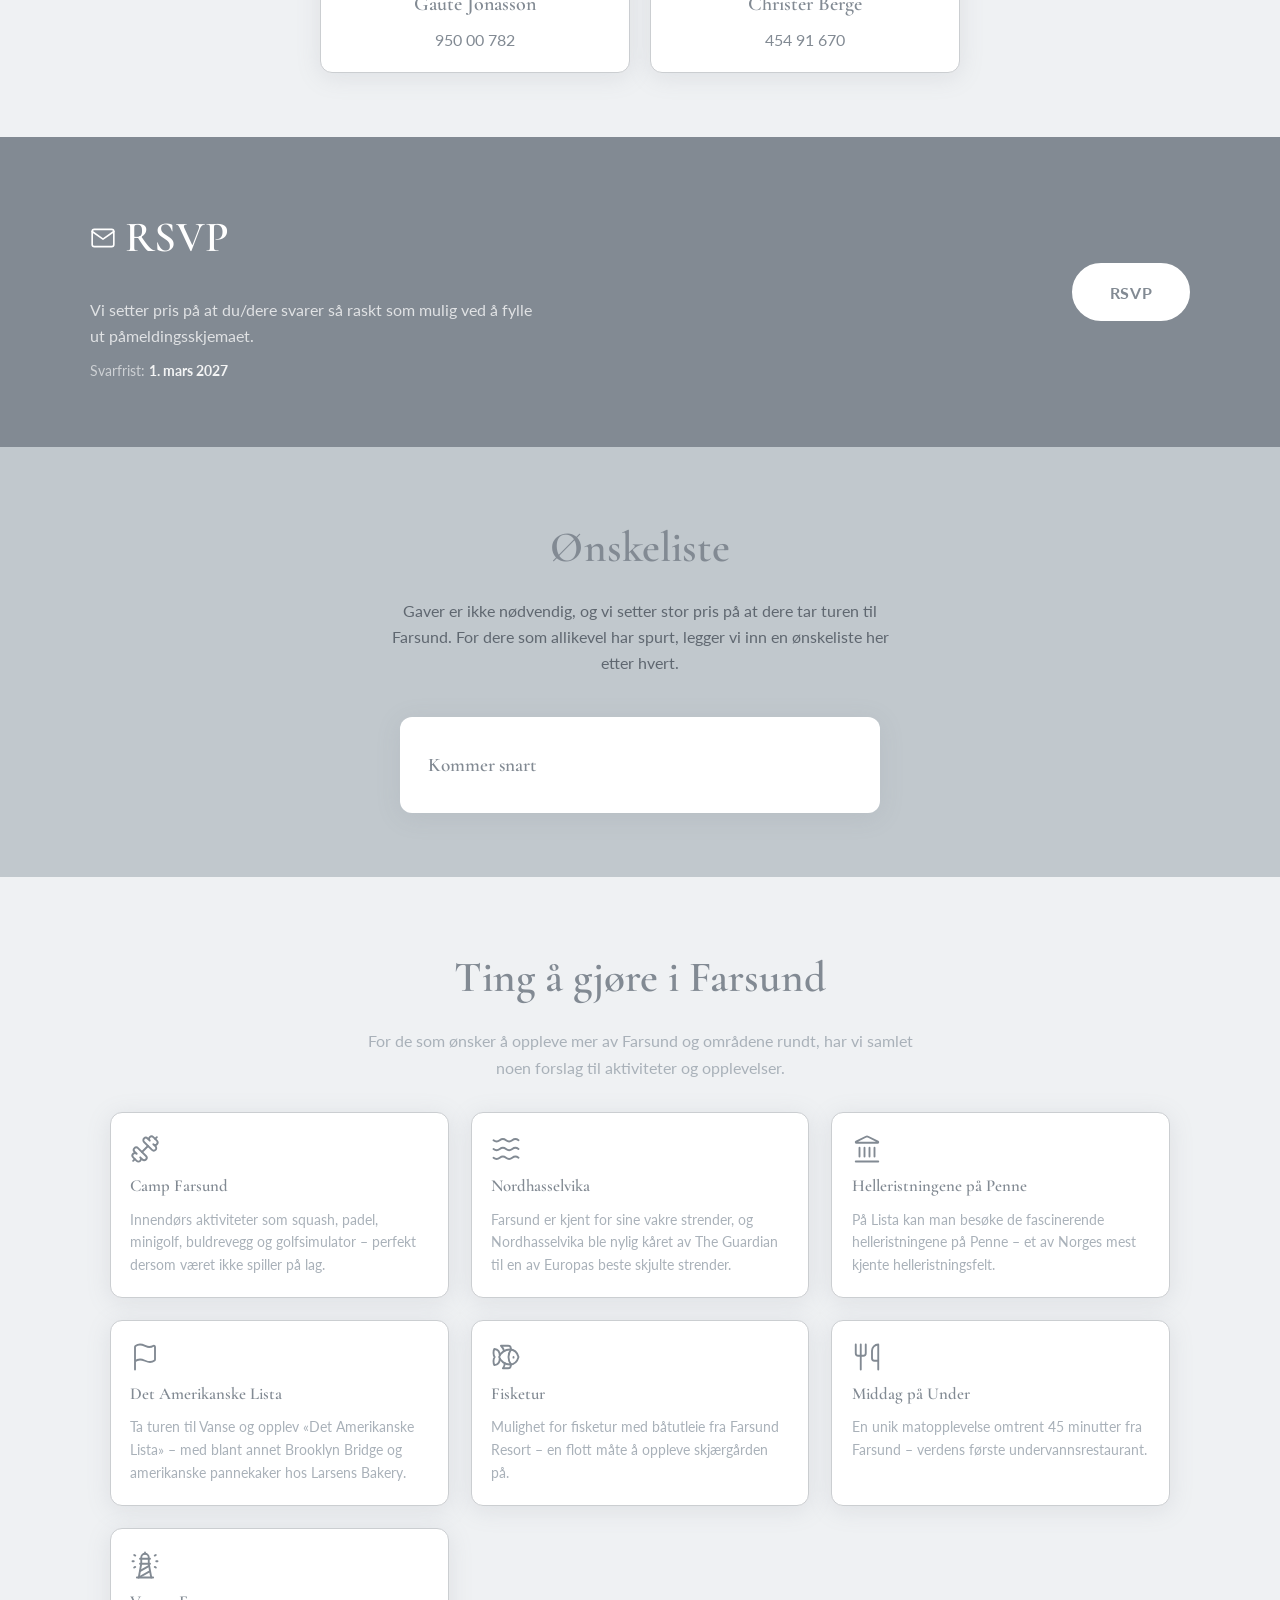
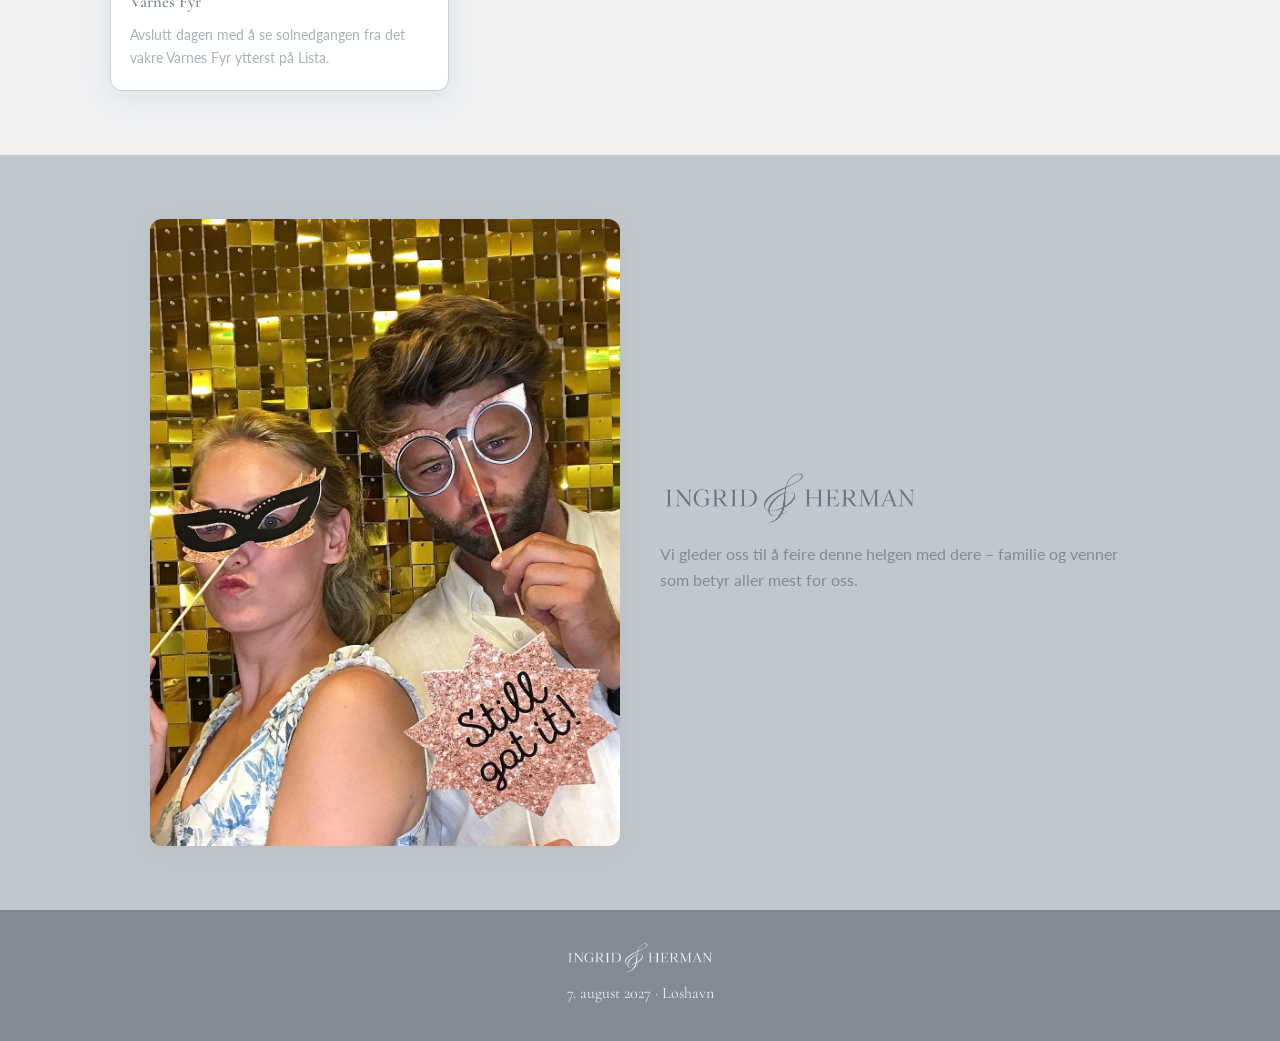
==== commit 95800a7b: "Fjern moodboard-lenke og «under» i RSVP-teksten Co-Authored-By: Claude Opus 5.5 <noreply@anthropic.c" ====
--- a/index.html
+++ b/index.html
@@ -80,7 +80,6 @@
             <div class="schedule__info">
               <strong>Barbeque på Rederiet Hotell</strong>
               <span class="schedule__note">Dress code: Uformelt, med en touch av 50 tallet</span>
-              <a href="moodboard.html" class="schedule__link">Se moodboard →</a>
             </div>
           </li>
         </ul>
@@ -153,7 +152,7 @@
         </h2>
         <p>
           Vi setter pris på at du/dere svarer så raskt som mulig ved å fylle ut
-          påmeldingsskjemaet under
+          påmeldingsskjemaet.
         </p>
         <p class="rsvp-teaser__deadline">Svarfrist: <strong>1. mars 2027</strong></p>
       </div>
--- a/css/style.css
+++ b/css/style.css
@@ -428,7 +428,7 @@
   text-align: center;
   max-width: 520px;
   margin: 0 auto 2.5rem;
-  color: #8E96A0; /* mørkere enn --text-light for kontrast mot beige, litt lysere enn overskriften */
+  color: #5F6770; /* mørkere enn --text for lesbarhet mot beige bakgrunn */
   font-size: .97rem;
 }
 
